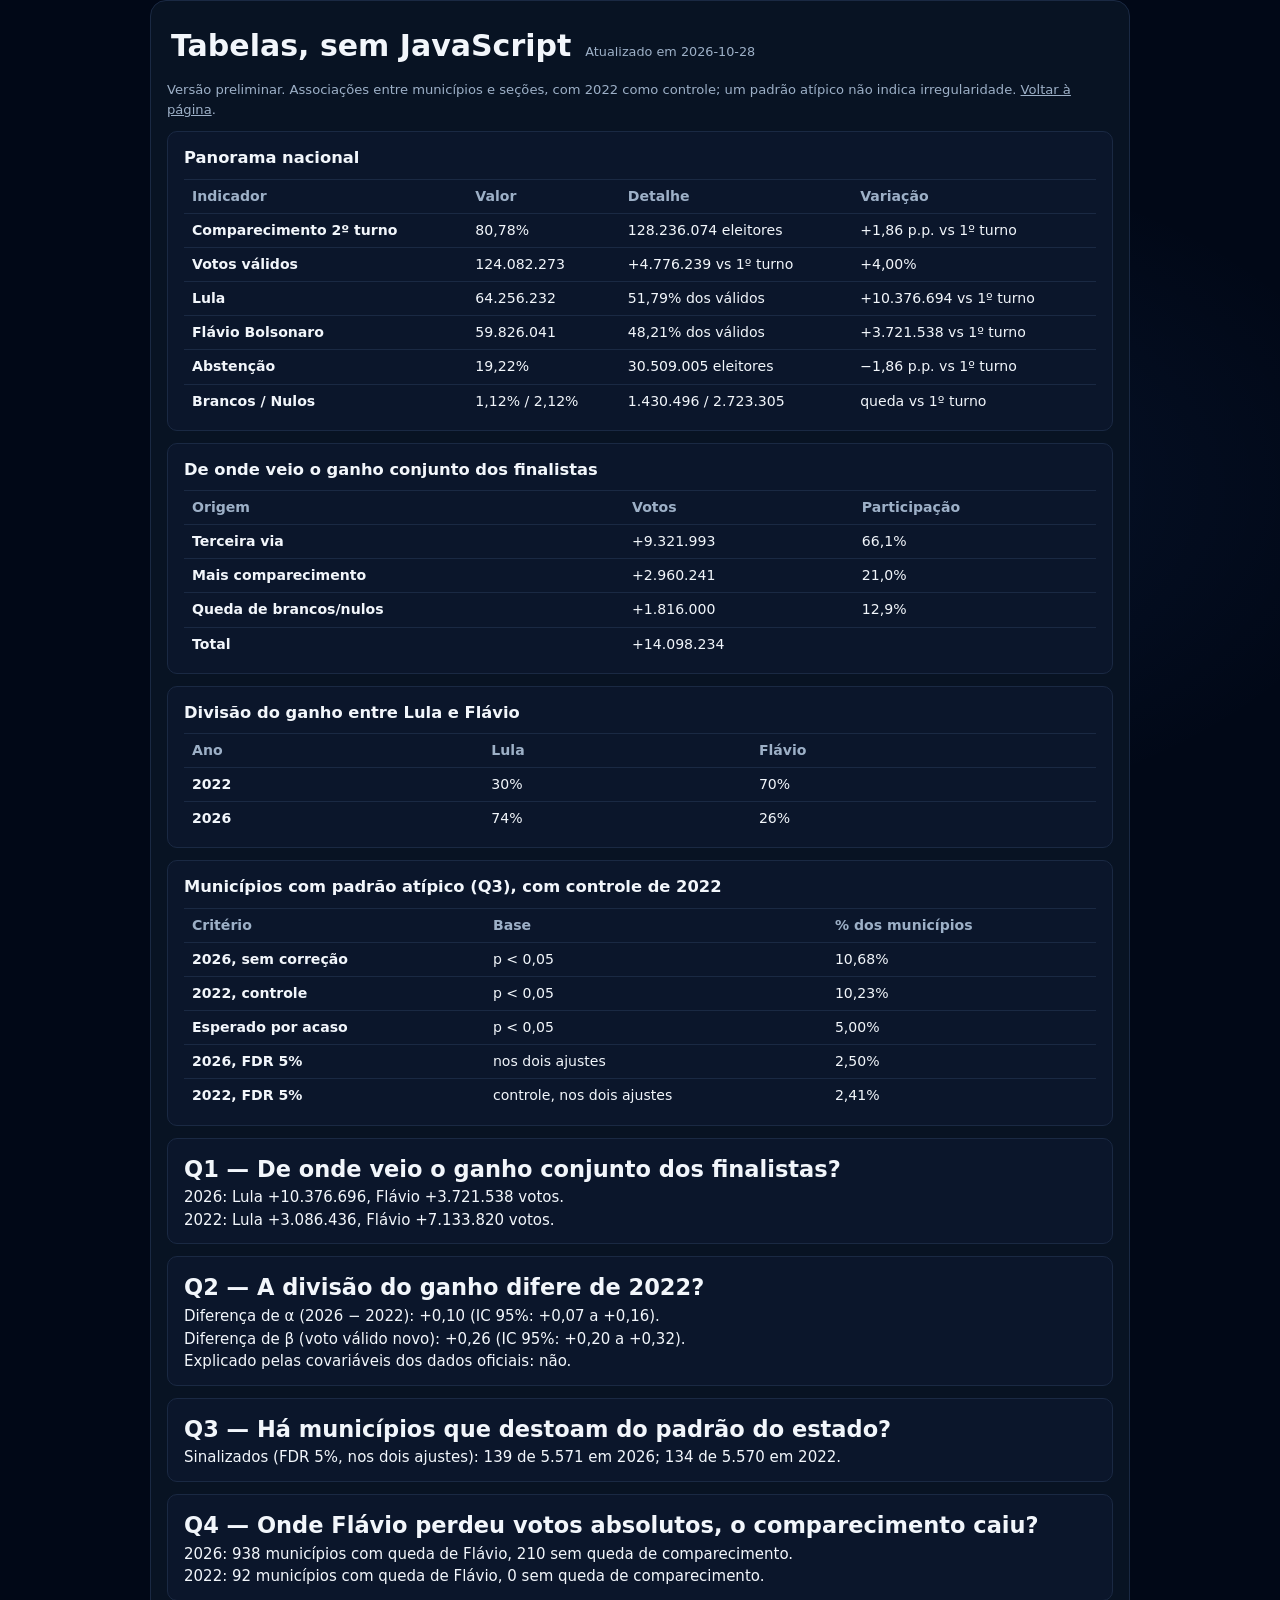
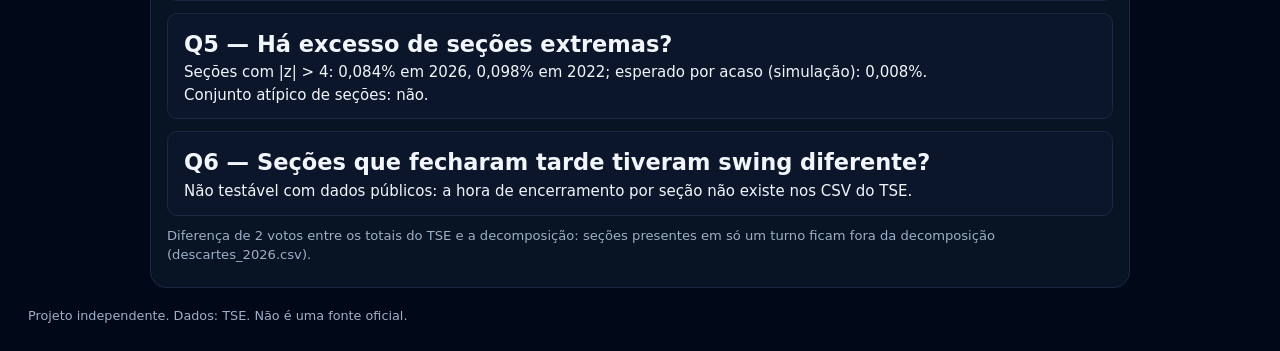
==== site/data/tabelas.html @ d596f48d "Gera site/data/tabelas.html e registra a rodada do site" ====
<!doctype html>
<html lang="pt-BR">
<head>
  <meta charset="utf-8">
  <meta name="viewport" content="width=device-width, initial-scale=1">
  <meta http-equiv="Content-Security-Policy" content="default-src 'none'; img-src 'self'; style-src 'self'; base-uri 'none'; form-action 'none'">
  <title>Auditoria Pública – 2º turno 2026: tabelas</title>
  <link rel="stylesheet" href="../style.css">
</head>
<body>
  <main class="painel sem-js">
    <div class="painel-cab"><h1>Tabelas, sem JavaScript</h1><span class="muted">Atualizado em 2026-10-28</span></div>
    <p class="nota">Versão preliminar. Associações entre municípios e seções, com 2022 como controle; um padrão atípico não indica irregularidade. <a href="../index.html">Voltar à página</a>.</p>
    <section class="cartao"><table class="tabela"><caption>Panorama nacional</caption><thead><tr><th scope="col">Indicador</th><th scope="col">Valor</th><th scope="col">Detalhe</th><th scope="col">Variação</th></tr></thead><tbody><tr><th scope="row">Comparecimento 2º turno</th><td>80,78%</td><td>128.236.074 eleitores</td><td>+1,86 p.p. vs 1º turno</td></tr><tr><th scope="row">Votos válidos</th><td>124.082.273</td><td>+4.776.239 vs 1º turno</td><td>+4,00%</td></tr><tr><th scope="row">Lula</th><td>64.256.232</td><td>51,79% dos válidos</td><td>+10.376.694 vs 1º turno</td></tr><tr><th scope="row">Flávio Bolsonaro</th><td>59.826.041</td><td>48,21% dos válidos</td><td>+3.721.538 vs 1º turno</td></tr><tr><th scope="row">Abstenção</th><td>19,22%</td><td>30.509.005 eleitores</td><td>−1,86 p.p. vs 1º turno</td></tr><tr><th scope="row">Brancos / Nulos</th><td>1,12% / 2,12%</td><td>1.430.496 / 2.723.305</td><td>queda vs 1º turno</td></tr></tbody></table></section>
    <section class="cartao"><table class="tabela"><caption>De onde veio o ganho conjunto dos finalistas</caption><thead><tr><th scope="col">Origem</th><th scope="col">Votos</th><th scope="col">Participação</th></tr></thead><tbody><tr><th scope="row">Terceira via</th><td>+9.321.993</td><td>66,1%</td></tr><tr><th scope="row">Mais comparecimento</th><td>+2.960.241</td><td>21,0%</td></tr><tr><th scope="row">Queda de brancos/nulos</th><td>+1.816.000</td><td>12,9%</td></tr><tr><th scope="row">Total</th><td>+14.098.234</td><td></td></tr></tbody></table></section>
    <section class="cartao"><table class="tabela"><caption>Divisão do ganho entre Lula e Flávio</caption><thead><tr><th scope="col">Ano</th><th scope="col">Lula</th><th scope="col">Flávio</th></tr></thead><tbody><tr><th scope="row">2022</th><td>30%</td><td>70%</td></tr><tr><th scope="row">2026</th><td>74%</td><td>26%</td></tr></tbody></table></section>
    <section class="cartao"><table class="tabela"><caption>Municípios com padrão atípico (Q3), com controle de 2022</caption><thead><tr><th scope="col">Critério</th><th scope="col">Base</th><th scope="col">% dos municípios</th></tr></thead><tbody><tr><th scope="row">2026, sem correção</th><td>p &lt; 0,05</td><td>10,68%</td></tr><tr><th scope="row">2022, controle</th><td>p &lt; 0,05</td><td>10,23%</td></tr><tr><th scope="row">Esperado por acaso</th><td>p &lt; 0,05</td><td>5,00%</td></tr><tr><th scope="row">2026, FDR 5%</th><td>nos dois ajustes</td><td>2,50%</td></tr><tr><th scope="row">2022, FDR 5%</th><td>controle, nos dois ajustes</td><td>2,41%</td></tr></tbody></table></section>
    <section class="cartao"><h2>Q1 — De onde veio o ganho conjunto dos finalistas?</h2><ul><li>2026: Lula +10.376.696, Flávio +3.721.538 votos.</li><li>2022: Lula +3.086.436, Flávio +7.133.820 votos.</li></ul></section>
    <section class="cartao"><h2>Q2 — A divisão do ganho difere de 2022?</h2><ul><li>Diferença de α (2026 − 2022): +0,10 (IC 95%: +0,07 a +0,16).</li><li>Diferença de β (voto válido novo): +0,26 (IC 95%: +0,20 a +0,32).</li><li>Explicado pelas covariáveis dos dados oficiais: não.</li></ul></section>
    <section class="cartao"><h2>Q3 — Há municípios que destoam do padrão do estado?</h2><ul><li>Sinalizados (FDR 5%, nos dois ajustes): 139 de 5.571 em 2026; 134 de 5.570 em 2022.</li></ul></section>
    <section class="cartao"><h2>Q4 — Onde Flávio perdeu votos absolutos, o comparecimento caiu?</h2><ul><li>2026: 938 municípios com queda de Flávio, 210 sem queda de comparecimento.</li><li>2022: 92 municípios com queda de Flávio, 0 sem queda de comparecimento.</li></ul></section>
    <section class="cartao"><h2>Q5 — Há excesso de seções extremas?</h2><ul><li>Seções com |z| &gt; 4: 0,084% em 2026, 0,098% em 2022; esperado por acaso (simulação): 0,008%.</li><li>Conjunto atípico de seções: não.</li></ul></section>
    <section class="cartao"><h2>Q6 — Seções que fecharam tarde tiveram swing diferente?</h2><ul><li>Não testável com dados públicos: a hora de encerramento por seção não existe nos CSV do TSE.</li></ul></section>
    <p class="nota">Diferença de 2 votos entre os totais do TSE e a decomposição: seções presentes em só um turno ficam fora da decomposição (descartes_2026.csv).</p>
  </main>
  <footer class="rodape"><span>Projeto independente. Dados: TSE. Não é uma fonte oficial.</span></footer>
</body>
</html>
---- site/style.css ----
:root {
  --bg:#010817; --bg2:#081323; --card:#0b162b; --line:#1a2943; --fg:#f2f6fb; --muted:#9db0c7;
  --verde:#79cf5f; --verde-esc:#3f9a3a; --azul:#3b8be0; --amarelo:#e8b82e; --roxo:#8f6bd6; --vermelho:#c8472a; --laranja:#d98a2b;
  --btn-fg:#06210a; --glow:rgba(70,140,255,.10);
}
:root[data-theme="light"] {
  --bg:#f3f6fa; --bg2:#e9eef5; --card:#fff; --line:#d3dce8; --fg:#0d1726; --muted:#4a5b72;
  --verde:#16691a; --verde-esc:#16691a; --azul:#1f6fcf; --amarelo:#7d5800; --roxo:#6a45b8; --vermelho:#b03a20; --laranja:#b8650b;
  --btn-fg:#fff; --glow:rgba(30,100,220,.06);
}
* { box-sizing:border-box; }
html { scroll-behavior:smooth; color-scheme:dark; }
html[data-theme="light"] { color-scheme:light; }
body { margin:0; background:radial-gradient(900px 500px at 60% 25%, var(--glow), transparent 70%), var(--bg); color:var(--fg);
  font:15px/1.5 "Inter", system-ui, -apple-system, "Segoe UI", sans-serif; }
a { color:inherit; }
svg { width:1.1em; height:1.1em; fill:none; stroke:currentColor; stroke-width:1.8; stroke-linecap:round; stroke-linejoin:round; flex:none; }
.muted { color:var(--muted); } .peq { font-size:.78rem; margin:2px 0 10px; }
h1, h2, h3, p, ul { margin:0; } ul { padding:0; list-style:none; }

.topo { display:grid; grid-template-columns:auto 1fr auto; align-items:center; gap:24px; padding:14px 28px; }
.marca img { display:block; height:62px; width:auto; }
.topo nav { display:flex; justify-content:center; gap:30px; flex-wrap:wrap; }
.topo nav a { text-decoration:none; font-weight:500; padding:8px 0; border-bottom:2px solid transparent; }
.topo nav a[aria-current] { color:var(--verde); border-bottom-color:var(--verde); }
.topo nav a:hover { color:var(--verde); }
.acoes { display:flex; gap:12px; align-items:center; }
.btn-contorno, .tema { display:inline-flex; align-items:center; gap:10px; border:1px solid var(--line); background:transparent; color:var(--fg);
  border-radius:10px; padding:11px 18px; text-decoration:none; font:inherit; cursor:pointer; }
.btn-contorno:hover, .tema:hover { border-color:var(--verde); }
.tema { padding:11px 12px; }
.btn-cheio { display:inline-flex; align-items:center; gap:12px; background:var(--verde); color:var(--btn-fg); font-weight:600; border-radius:10px; padding:13px 24px; text-decoration:none; }
.btn-cheio:hover { filter:brightness(1.08); }
a:focus-visible, button:focus-visible { outline:2px solid var(--verde); outline-offset:3px; }

main { padding:0 16px 8px; max-width:1700px; margin:0 auto; }
.hero { position:relative; display:grid; grid-template-columns:minmax(0,1.15fr) minmax(0,.9fr) 270px; gap:8px; align-items:center; padding:26px 12px 22px;
  background:linear-gradient(180deg, var(--bg2), transparent); border-radius:18px; }
.hero h1 { font-size:clamp(2.1rem, 4.2vw, 3.4rem); line-height:1.08; font-weight:800; letter-spacing:-.02em; }
.sub { color:var(--muted); font-size:1.12rem; line-height:1.55; margin:18px 0 22px; max-width:33rem; }
.selos { display:flex; flex-wrap:wrap; gap:26px; margin-bottom:26px; }
.selos li { display:flex; gap:12px; align-items:center; }
.selos svg { width:34px; height:34px; color:var(--verde); }
.selos strong { display:block; font-size:.95rem; } .selos span { color:var(--muted); font-size:.82rem; }
.cta { display:flex; gap:16px; flex-wrap:wrap; }
.hero-arte { -webkit-mask-image:radial-gradient(closest-side, #000 62%, transparent); mask-image:radial-gradient(closest-side, #000 62%, transparent); }
.hero-arte img { width:100%; height:auto; display:block; }
.missao { background:rgba(11,22,43,.78); border:1px solid var(--line); border-radius:14px; padding:18px 20px; align-self:start; }
:root[data-theme="light"] .missao { background:var(--card); }
.missao h2 { font-size:1rem; margin-bottom:8px; } .missao p { color:var(--muted); font-size:.9rem; }
.missao hr { border:0; border-top:1px solid var(--line); margin:14px 0 10px; }
.missao h3 { font-size:.92rem; margin-bottom:8px; }
.checks li { position:relative; padding:5px 0 5px 28px; font-size:.86rem; color:var(--muted); }
.checks li::before { content:""; position:absolute; left:2px; top:7px; width:15px; height:15px; border:1.6px solid var(--verde); border-radius:50%; }
.checks li::after { content:""; position:absolute; left:7px; top:11px; width:4px; height:7px; border:solid var(--verde); border-width:0 1.6px 1.6px 0; transform:rotate(45deg) scale(.8); }
.mais { display:inline-flex; align-items:center; gap:8px; color:var(--verde); text-decoration:none; font-size:.86rem; margin-top:10px; }
.mais:hover { text-decoration:underline; }

.painel { background:var(--bg2); border:1px solid var(--line); border-radius:16px; padding:14px 16px 16px; margin-top:10px; }
.painel-cab { display:flex; align-items:baseline; gap:14px; margin:0 4px 12px; flex-wrap:wrap; }
.painel-cab h2 { font-size:1.12rem; font-weight:600; } .painel-cab .muted { font-size:.8rem; }
.kpis { display:grid; grid-template-columns:repeat(6, minmax(0,1fr)); gap:10px; }
.kpi { background:var(--card); border:1px solid var(--line); border-radius:10px; padding:12px 14px 10px; display:grid; gap:2px; }
.kpi-r { font-size:.84rem; display:flex; align-items:center; gap:8px; }
.kpi-r i { width:9px; height:9px; border-radius:50%; display:inline-block; }
.kpi-v { font-size:1.65rem; font-weight:600; line-height:1.2; letter-spacing:-.01em; }
.kpi-2 { font-size:.78rem; color:var(--muted); }
.kpi-d { display:flex; justify-content:space-between; align-items:flex-end; gap:6px; font-size:.74rem; margin-top:4px; }
.kpi-d span { color:var(--verde); } .kpi-d .neutro { color:var(--muted); }
.kpi svg.spark { width:62px; height:26px; flex:none; stroke-width:1.6; }
.aviso-ilustrativo { margin:10px 4px 0; font-size:.78rem; color:var(--amarelo); }

.graficos { display:grid; grid-template-columns:1.55fr 1.42fr 1.35fr 1fr; gap:10px; margin-top:10px; }
.cartao { background:var(--card); border:1px solid var(--line); border-radius:10px; padding:14px 16px 12px; display:flex; flex-direction:column; }
.cartao h3 { font-size:1.02rem; font-weight:600; }
.cartao .mais { margin-top:auto; padding-top:10px; }
.ganho { display:flex; align-items:center; gap:14px; margin:4px 0 0; flex-wrap:wrap; }
.donut { position:relative; width:168px; height:168px; flex:none; }
.donut svg { width:100%; height:100%; stroke-width:24; stroke-linecap:butt; }
.donut-c { position:absolute; inset:0; display:grid; place-content:center; text-align:center; }
.donut-c b { font-size:1.35rem; } .donut-c span { font-size:.69rem; color:var(--muted); line-height:1.25; }
.legenda li { position:relative; padding-left:18px; font-size:.82rem; margin:8px 0; line-height:1.3; }
.legenda li i { position:absolute; left:0; top:4px; width:9px; height:9px; border-radius:50%; }
.legenda small { color:var(--muted); display:block; font-size:.8rem; }
.barras-emp { display:flex; gap:14px; align-items:center; }
.barras { position:relative; flex:1; height:140px; display:flex; justify-content:space-around; align-items:flex-end; padding:0 8px 22px 36px; }
.barras .eixo { position:absolute; left:0; top:0; bottom:22px; width:32px; display:flex; flex-direction:column; justify-content:space-between; font-size:.69rem; color:var(--muted); text-align:right; }
.barras .col { width:38%; height:100%; position:relative; display:flex; flex-direction:column; }
.barras .col span { display:block; width:100%; }
.barras .col em { position:absolute; bottom:-20px; left:0; right:0; text-align:center; font-style:normal; font-size:.72rem; }
.leg-lf li { padding-left:16px; margin:6px 0; } .leg-lf i { position:absolute; left:0; top:5px; width:10px; height:10px; border-radius:2px; }
#div-txt { color:var(--muted); margin-top:8px; }
.hbarras { display:grid; gap:12px; margin:10px 0 6px; }
.hb { display:grid; grid-template-columns:minmax(0,1fr) minmax(0,1.1fr) 40px; align-items:center; gap:8px; font-size:.74rem; }
.hb span.r { text-align:right; color:var(--fg); line-height:1.2; } .hb span.r small { color:var(--muted); display:block; font-size:.69rem; }
.hb .b { height:14px; border-radius:2px; } .hb .p { text-align:right; font-size:.78rem; }
.perguntas { display:grid; grid-template-columns:repeat(3, minmax(0,1fr)); gap:10px; margin-top:10px; }
.perguntas ul { display:grid; gap:6px; margin-top:6px; font-size:.86rem; }
.perguntas h3 small { color:var(--muted); font-weight:600; margin-right:6px; }
.nota { margin-top:10px; font-size:.82rem; color:var(--muted); }
.sem-js { max-width:980px; margin:0 auto; padding:22px 16px; } .sem-js .cartao { margin-top:12px; }
.tabela { width:100%; border-collapse:collapse; font-size:.88rem; }
.tabela caption { text-align:left; font-weight:600; font-size:1.02rem; padding-bottom:8px; }
.tabela th, .tabela td { text-align:left; padding:6px 8px; border-top:1px solid var(--line); }
.tabela thead th { color:var(--muted); font-weight:600; }
.hip { display:grid; gap:12px; margin:6px 0; }
.hip li { display:flex; gap:12px; align-items:center; font-size:.86rem; } .hip svg { width:20px; height:20px; color:var(--muted); }
.cor-verde { background:var(--verde); } .cor-azul { background:var(--azul); } .cor-amarelo { background:var(--amarelo); }
.cor-vermelho { background:var(--vermelho); } .cor-laranja { background:var(--laranja); }

.faixa { display:grid; grid-template-columns:repeat(4, minmax(0,1fr)); gap:0; background:var(--bg2); border:1px solid var(--line); border-radius:14px; margin-top:10px; padding:14px 8px; }
.faixa-item { display:flex; gap:14px; padding:4px 18px; border-left:1px solid var(--line); }
.faixa-item:first-child { border-left:0; }
.faixa .ic { width:46px; height:46px; border:1px solid var(--line); border-radius:12px; display:grid; place-items:center; background:var(--card); flex:none; }
.faixa .ic svg { width:24px; height:24px; color:var(--muted); }
.faixa strong { font-size:.92rem; } .faixa p { color:var(--muted); font-size:.78rem; margin-top:4px; }
.pill { display:inline-flex; gap:8px; align-items:center; border:1px solid var(--line); border-radius:8px; padding:4px 12px; font-size:.78rem; text-decoration:none; margin-top:8px; background:var(--card); }
.selo-prelim { background:var(--amarelo); color:#2a1d00; font-size:.69rem; font-weight:700; border-radius:6px; padding:2px 8px; margin-left:6px; vertical-align:middle; }
.rodape { display:flex; justify-content:space-between; gap:16px; flex-wrap:wrap; padding:18px 28px 26px; color:var(--muted); font-size:.8rem; max-width:1560px; margin:0 auto; }

@media (max-width:1250px) {
  .kpis { grid-template-columns:repeat(3, minmax(0,1fr)); }
  .graficos, .perguntas { grid-template-columns:repeat(2, minmax(0,1fr)); }
  .hero { grid-template-columns:1fr 1fr; } .missao { grid-column:1 / -1; }
}
@media (max-width:860px) {
  .topo { grid-template-columns:1fr auto; padding:12px 16px; } .topo nav { grid-column:1 / -1; order:3; justify-content:flex-start; gap:18px; }
  .hero { grid-template-columns:1fr; } .hero-arte { max-width:420px; margin:0 auto; }
  .faixa { grid-template-columns:1fr 1fr; row-gap:14px; } .faixa-item:nth-child(3) { border-left:0; }
  .rodape { padding:16px; }
}
@media (max-width:620px) {
  .kpis, .graficos, .perguntas, .faixa { grid-template-columns:1fr; } .faixa-item { border-left:0; }
  .acoes .btn-contorno { padding:10px 12px; white-space:nowrap; font-size:.85rem; }
}
@media (prefers-reduced-motion:reduce) { html { scroll-behavior:auto; } }

.ilustrativo .kpi, .ilustrativo .cartao { position:relative; }
.ilustrativo .kpi::after, .ilustrativo .cartao::after { content:"ILUSTRATIVO"; position:absolute; top:6px; right:8px; font-size:.69rem; letter-spacing:.08em;
  font-weight:700; color:var(--amarelo); border:1px solid var(--amarelo); border-radius:4px; padding:0 5px; opacity:.9; }
.cor-muted { background:var(--muted); }
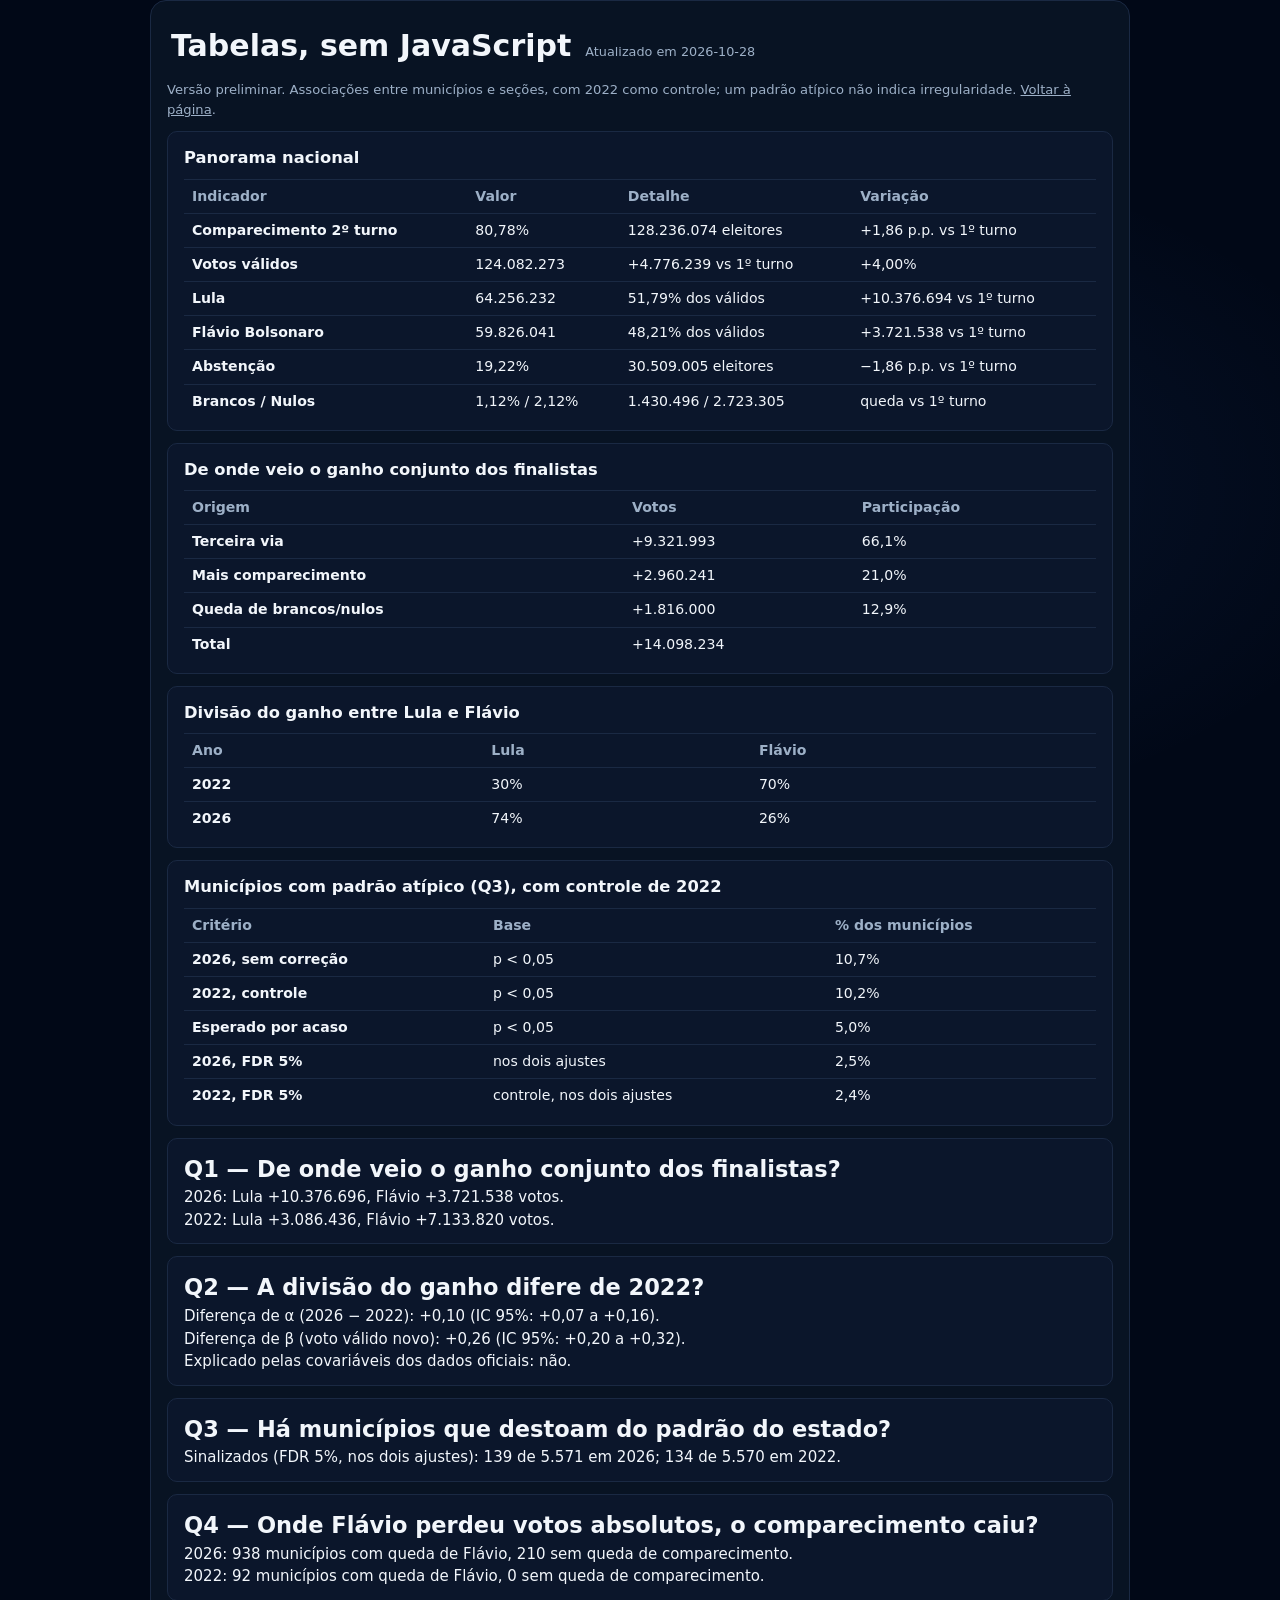
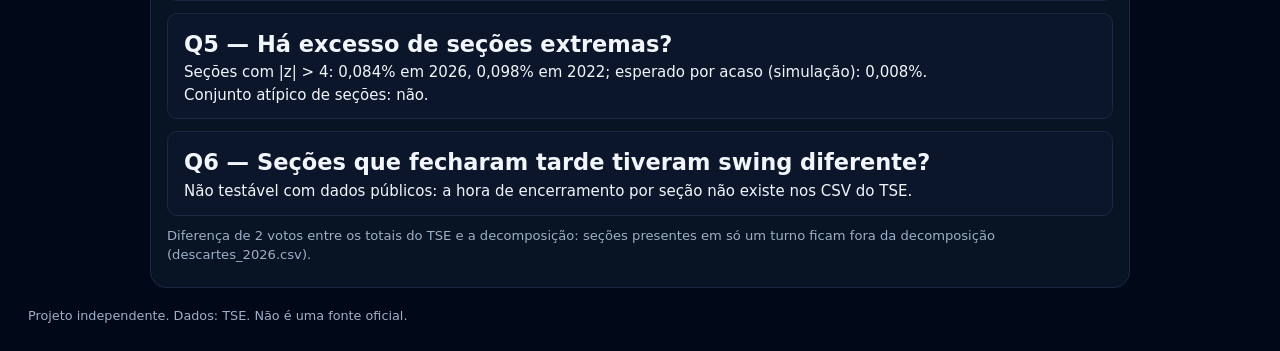
==== commit 800d86b9: "Regenera tabelas.html e o registro da rodada" ====
--- a/site/data/tabelas.html
+++ b/site/data/tabelas.html
@@ -14,7 +14,7 @@
     <section class="cartao"><table class="tabela"><caption>Panorama nacional</caption><thead><tr><th scope="col">Indicador</th><th scope="col">Valor</th><th scope="col">Detalhe</th><th scope="col">Variação</th></tr></thead><tbody><tr><th scope="row">Comparecimento 2º turno</th><td>80,78%</td><td>128.236.074 eleitores</td><td>+1,86 p.p. vs 1º turno</td></tr><tr><th scope="row">Votos válidos</th><td>124.082.273</td><td>+4.776.239 vs 1º turno</td><td>+4,00%</td></tr><tr><th scope="row">Lula</th><td>64.256.232</td><td>51,79% dos válidos</td><td>+10.376.694 vs 1º turno</td></tr><tr><th scope="row">Flávio Bolsonaro</th><td>59.826.041</td><td>48,21% dos válidos</td><td>+3.721.538 vs 1º turno</td></tr><tr><th scope="row">Abstenção</th><td>19,22%</td><td>30.509.005 eleitores</td><td>−1,86 p.p. vs 1º turno</td></tr><tr><th scope="row">Brancos / Nulos</th><td>1,12% / 2,12%</td><td>1.430.496 / 2.723.305</td><td>queda vs 1º turno</td></tr></tbody></table></section>
     <section class="cartao"><table class="tabela"><caption>De onde veio o ganho conjunto dos finalistas</caption><thead><tr><th scope="col">Origem</th><th scope="col">Votos</th><th scope="col">Participação</th></tr></thead><tbody><tr><th scope="row">Terceira via</th><td>+9.321.993</td><td>66,1%</td></tr><tr><th scope="row">Mais comparecimento</th><td>+2.960.241</td><td>21,0%</td></tr><tr><th scope="row">Queda de brancos/nulos</th><td>+1.816.000</td><td>12,9%</td></tr><tr><th scope="row">Total</th><td>+14.098.234</td><td></td></tr></tbody></table></section>
     <section class="cartao"><table class="tabela"><caption>Divisão do ganho entre Lula e Flávio</caption><thead><tr><th scope="col">Ano</th><th scope="col">Lula</th><th scope="col">Flávio</th></tr></thead><tbody><tr><th scope="row">2022</th><td>30%</td><td>70%</td></tr><tr><th scope="row">2026</th><td>74%</td><td>26%</td></tr></tbody></table></section>
-    <section class="cartao"><table class="tabela"><caption>Municípios com padrão atípico (Q3), com controle de 2022</caption><thead><tr><th scope="col">Critério</th><th scope="col">Base</th><th scope="col">% dos municípios</th></tr></thead><tbody><tr><th scope="row">2026, sem correção</th><td>p &lt; 0,05</td><td>10,68%</td></tr><tr><th scope="row">2022, controle</th><td>p &lt; 0,05</td><td>10,23%</td></tr><tr><th scope="row">Esperado por acaso</th><td>p &lt; 0,05</td><td>5,00%</td></tr><tr><th scope="row">2026, FDR 5%</th><td>nos dois ajustes</td><td>2,50%</td></tr><tr><th scope="row">2022, FDR 5%</th><td>controle, nos dois ajustes</td><td>2,41%</td></tr></tbody></table></section>
+    <section class="cartao"><table class="tabela"><caption>Municípios com padrão atípico (Q3), com controle de 2022</caption><thead><tr><th scope="col">Critério</th><th scope="col">Base</th><th scope="col">% dos municípios</th></tr></thead><tbody><tr><th scope="row">2026, sem correção</th><td>p &lt; 0,05</td><td>10,7%</td></tr><tr><th scope="row">2022, controle</th><td>p &lt; 0,05</td><td>10,2%</td></tr><tr><th scope="row">Esperado por acaso</th><td>p &lt; 0,05</td><td>5,0%</td></tr><tr><th scope="row">2026, FDR 5%</th><td>nos dois ajustes</td><td>2,5%</td></tr><tr><th scope="row">2022, FDR 5%</th><td>controle, nos dois ajustes</td><td>2,4%</td></tr></tbody></table></section>
     <section class="cartao"><h2>Q1 — De onde veio o ganho conjunto dos finalistas?</h2><ul><li>2026: Lula +10.376.696, Flávio +3.721.538 votos.</li><li>2022: Lula +3.086.436, Flávio +7.133.820 votos.</li></ul></section>
     <section class="cartao"><h2>Q2 — A divisão do ganho difere de 2022?</h2><ul><li>Diferença de α (2026 − 2022): +0,10 (IC 95%: +0,07 a +0,16).</li><li>Diferença de β (voto válido novo): +0,26 (IC 95%: +0,20 a +0,32).</li><li>Explicado pelas covariáveis dos dados oficiais: não.</li></ul></section>
     <section class="cartao"><h2>Q3 — Há municípios que destoam do padrão do estado?</h2><ul><li>Sinalizados (FDR 5%, nos dois ajustes): 139 de 5.571 em 2026; 134 de 5.570 em 2022.</li></ul></section>
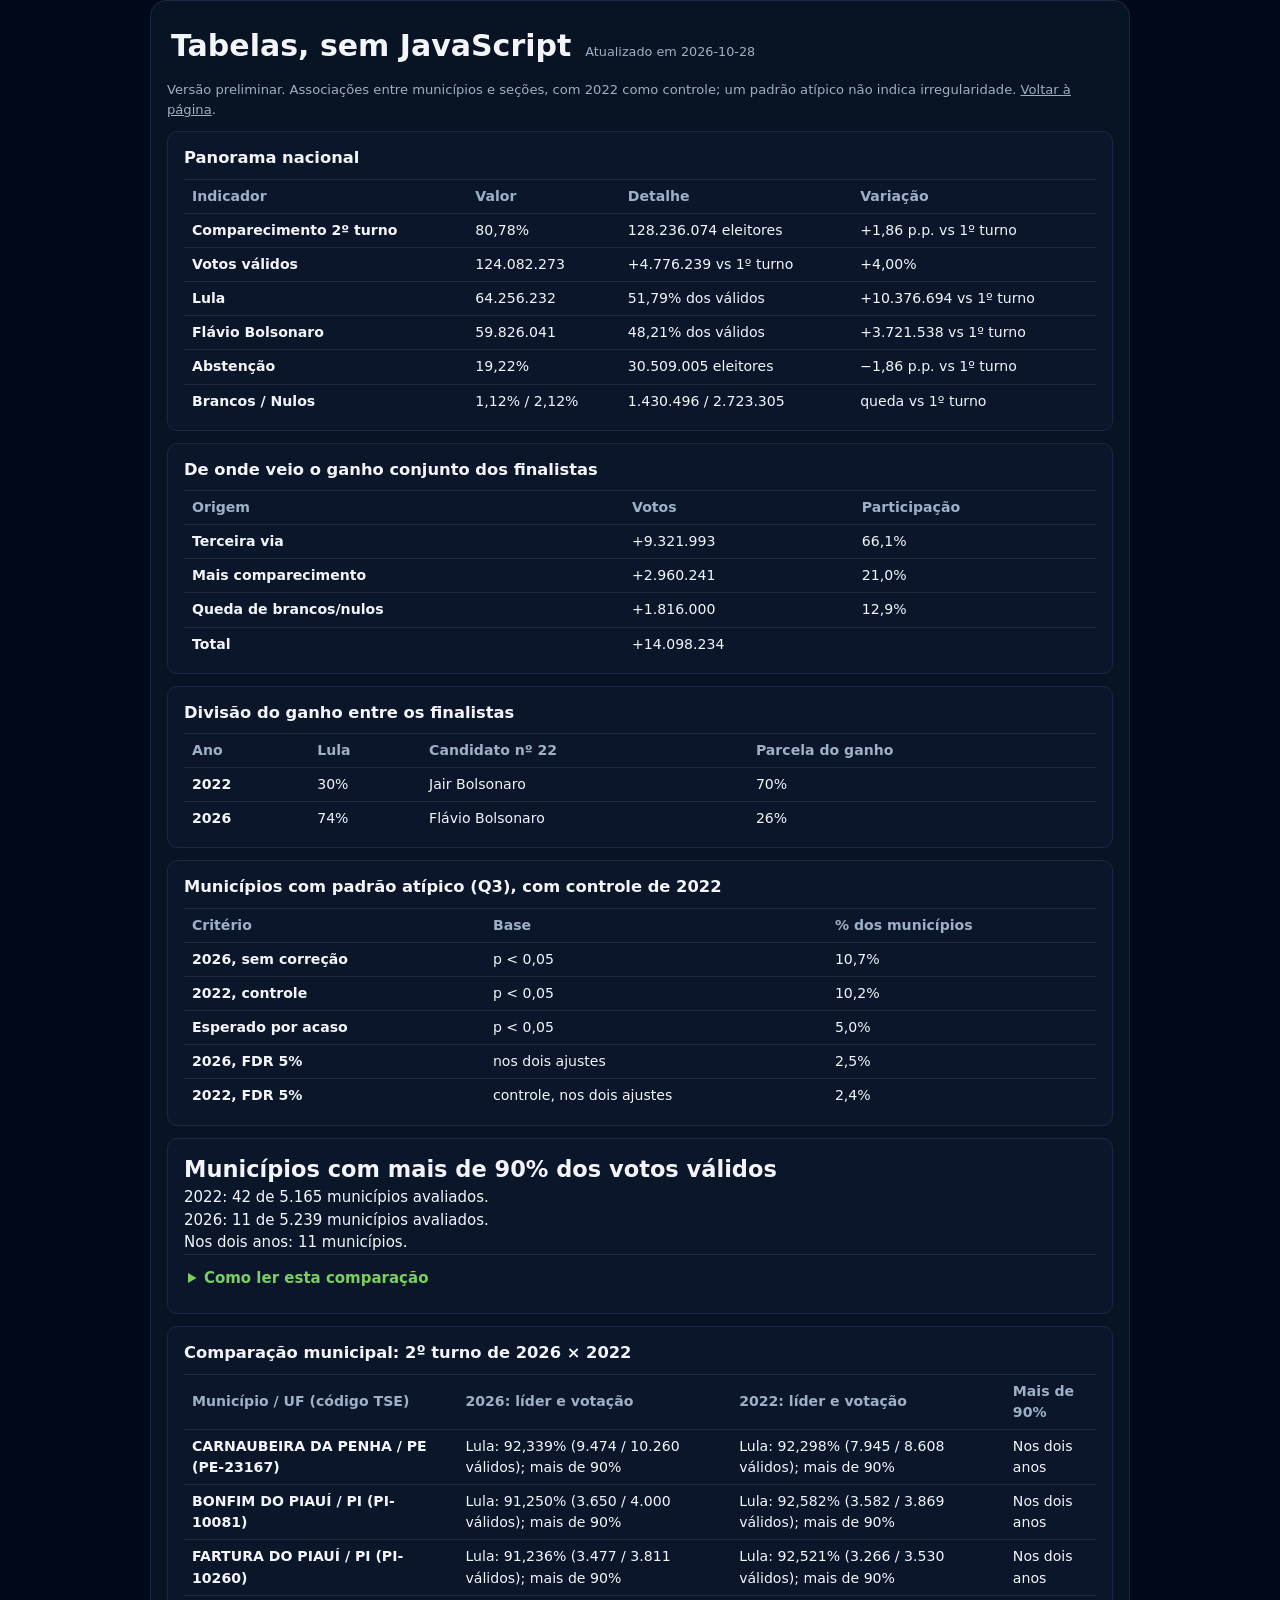
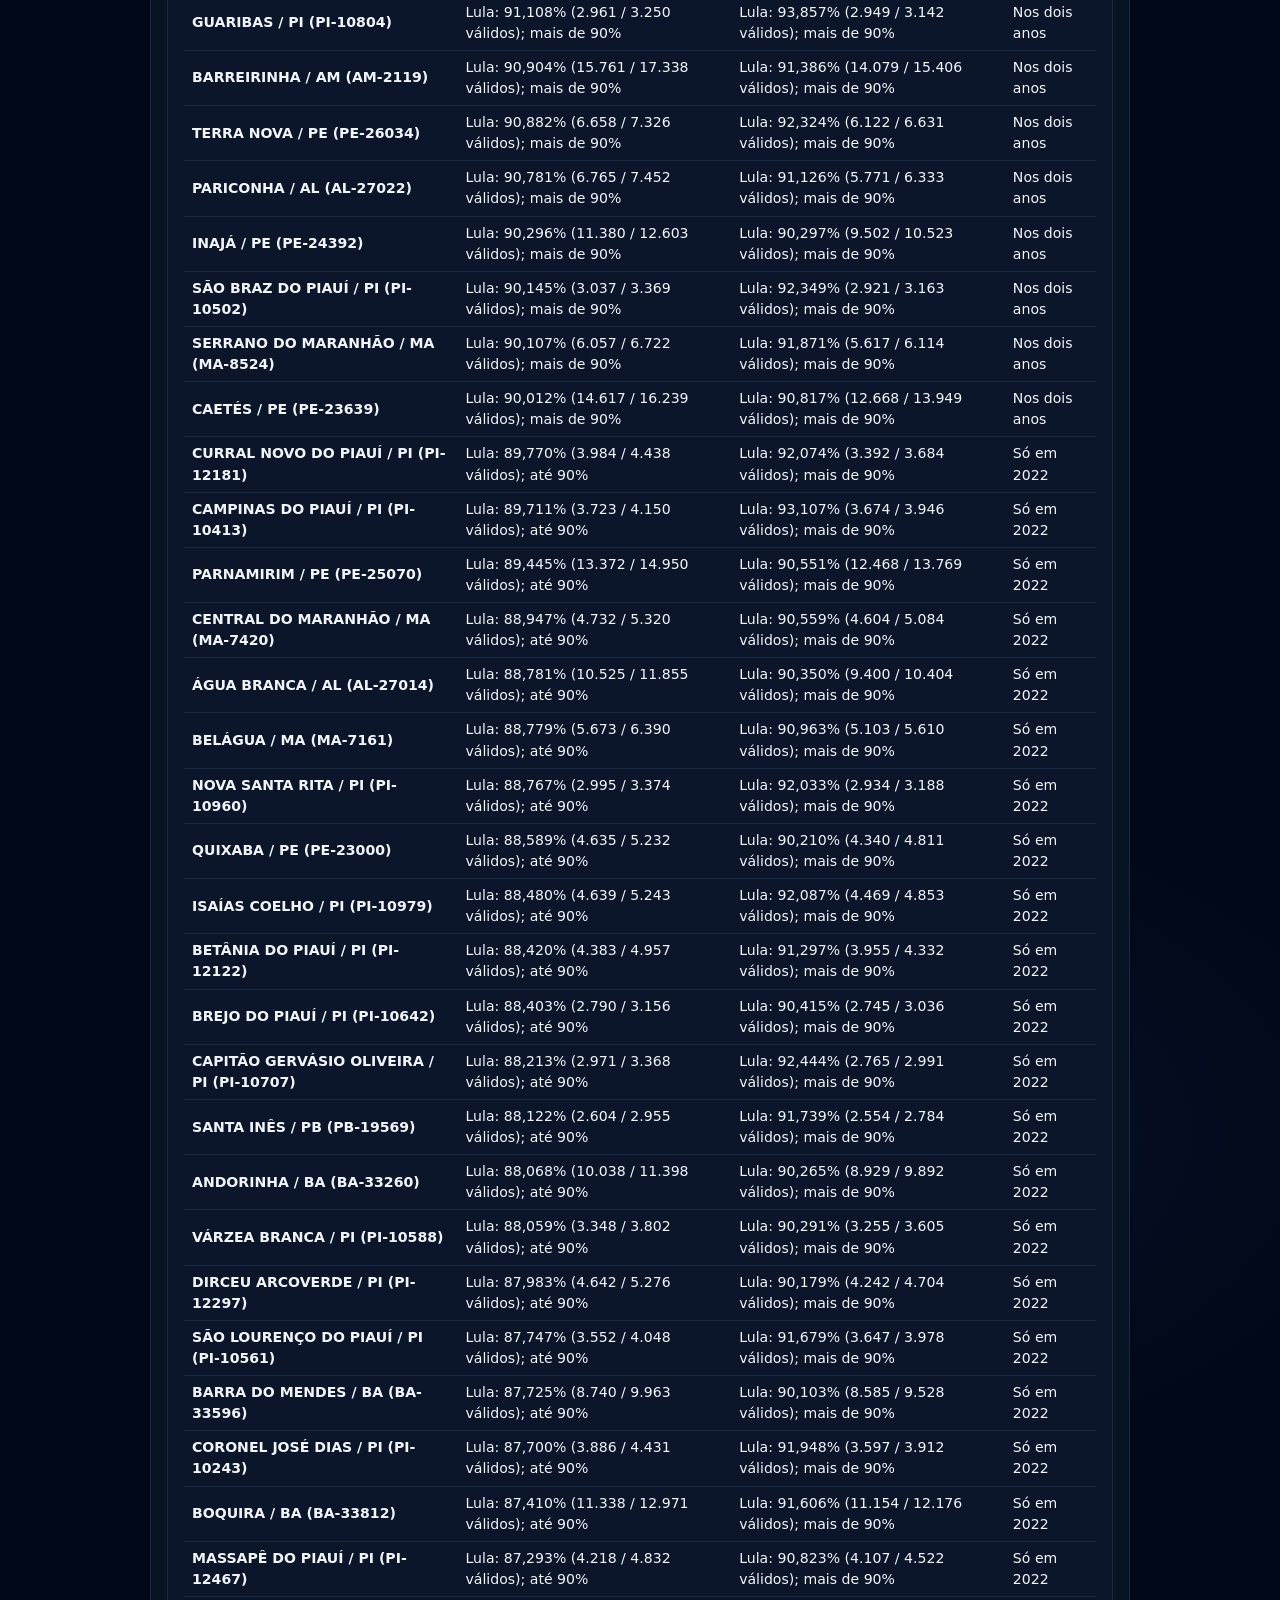
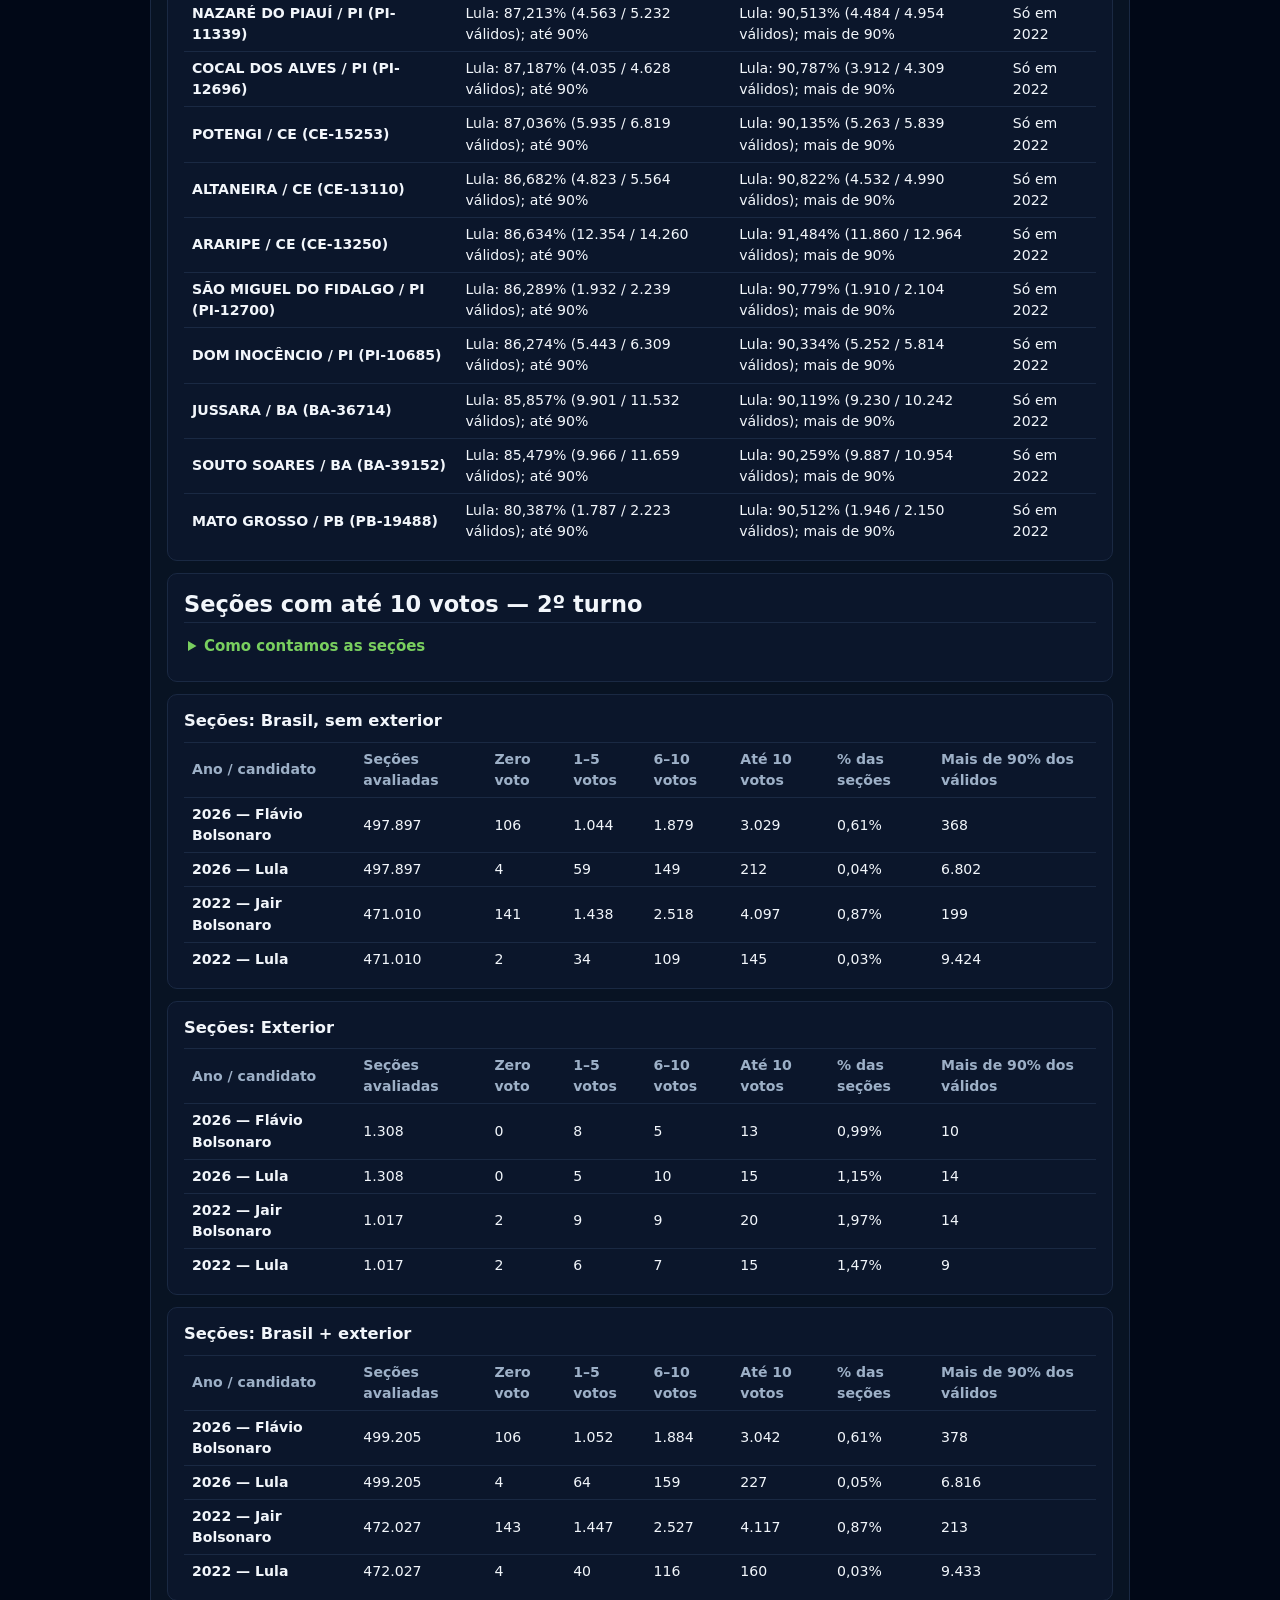
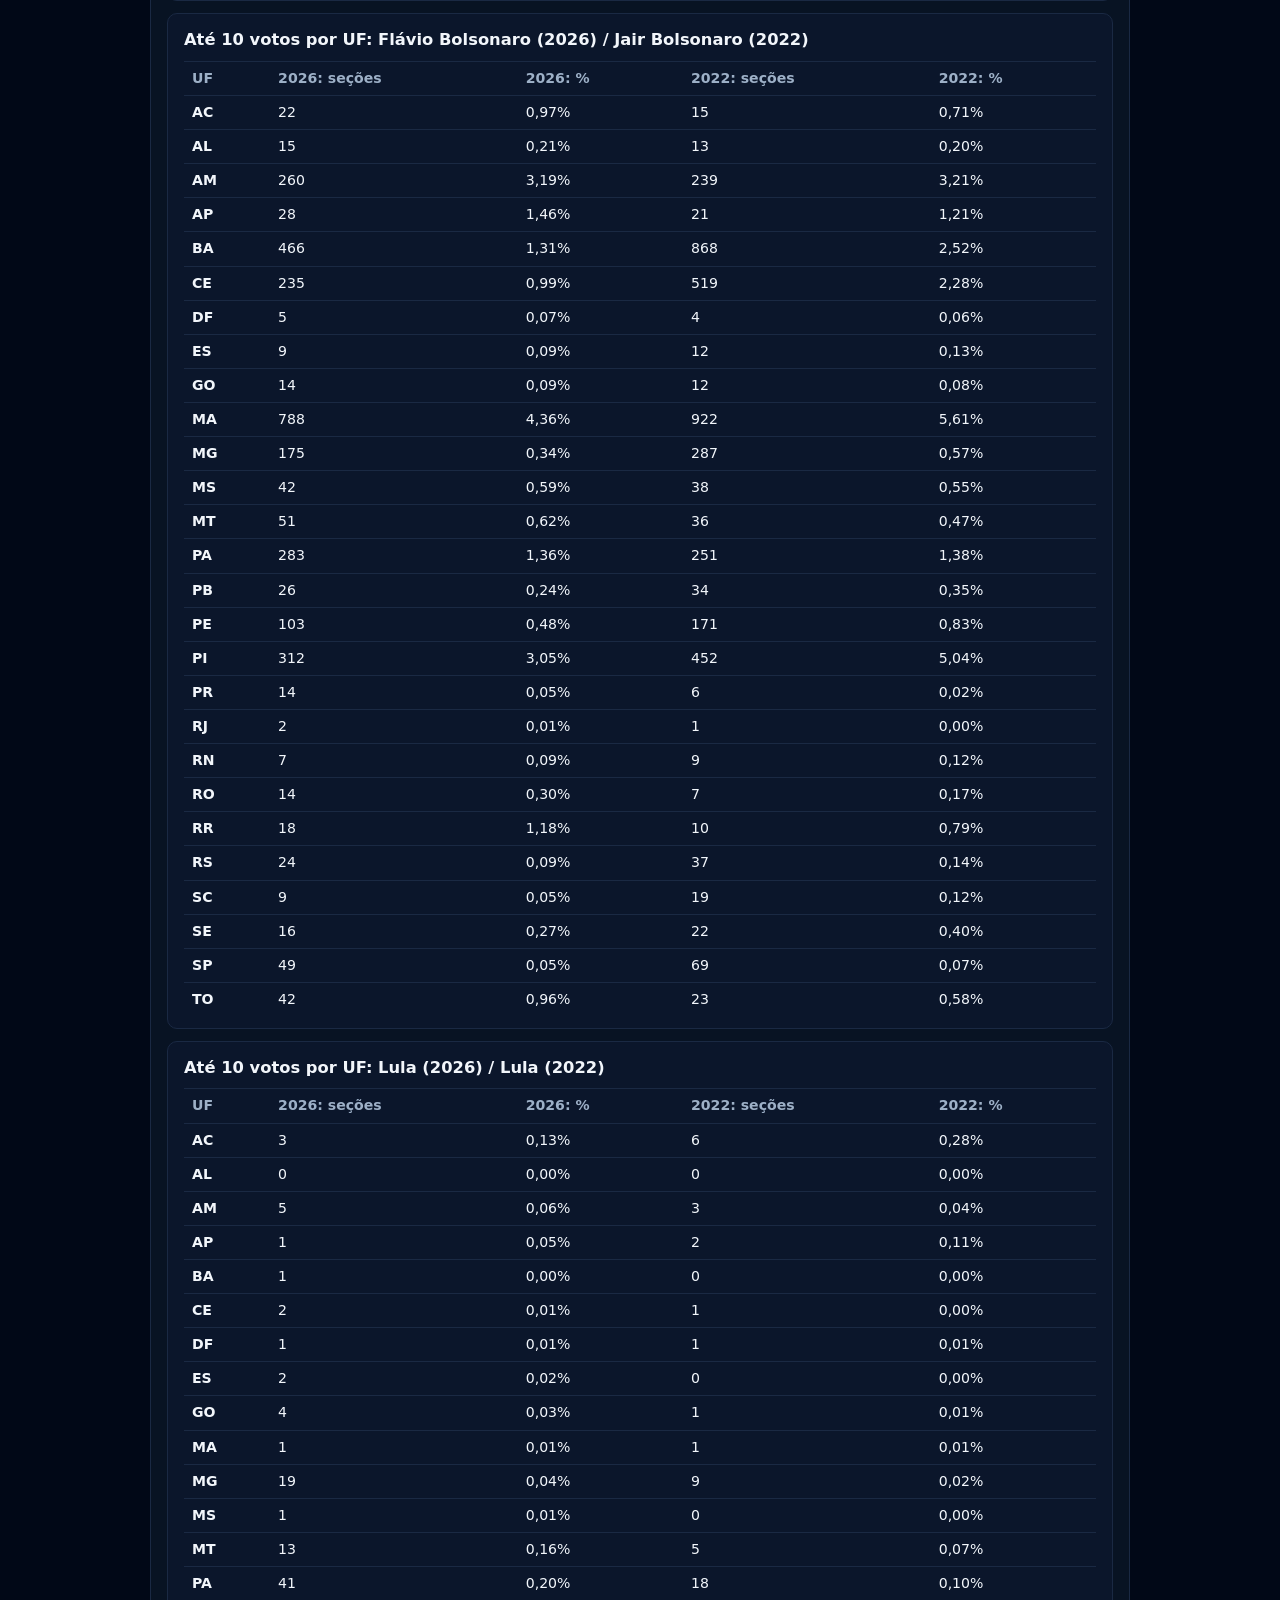
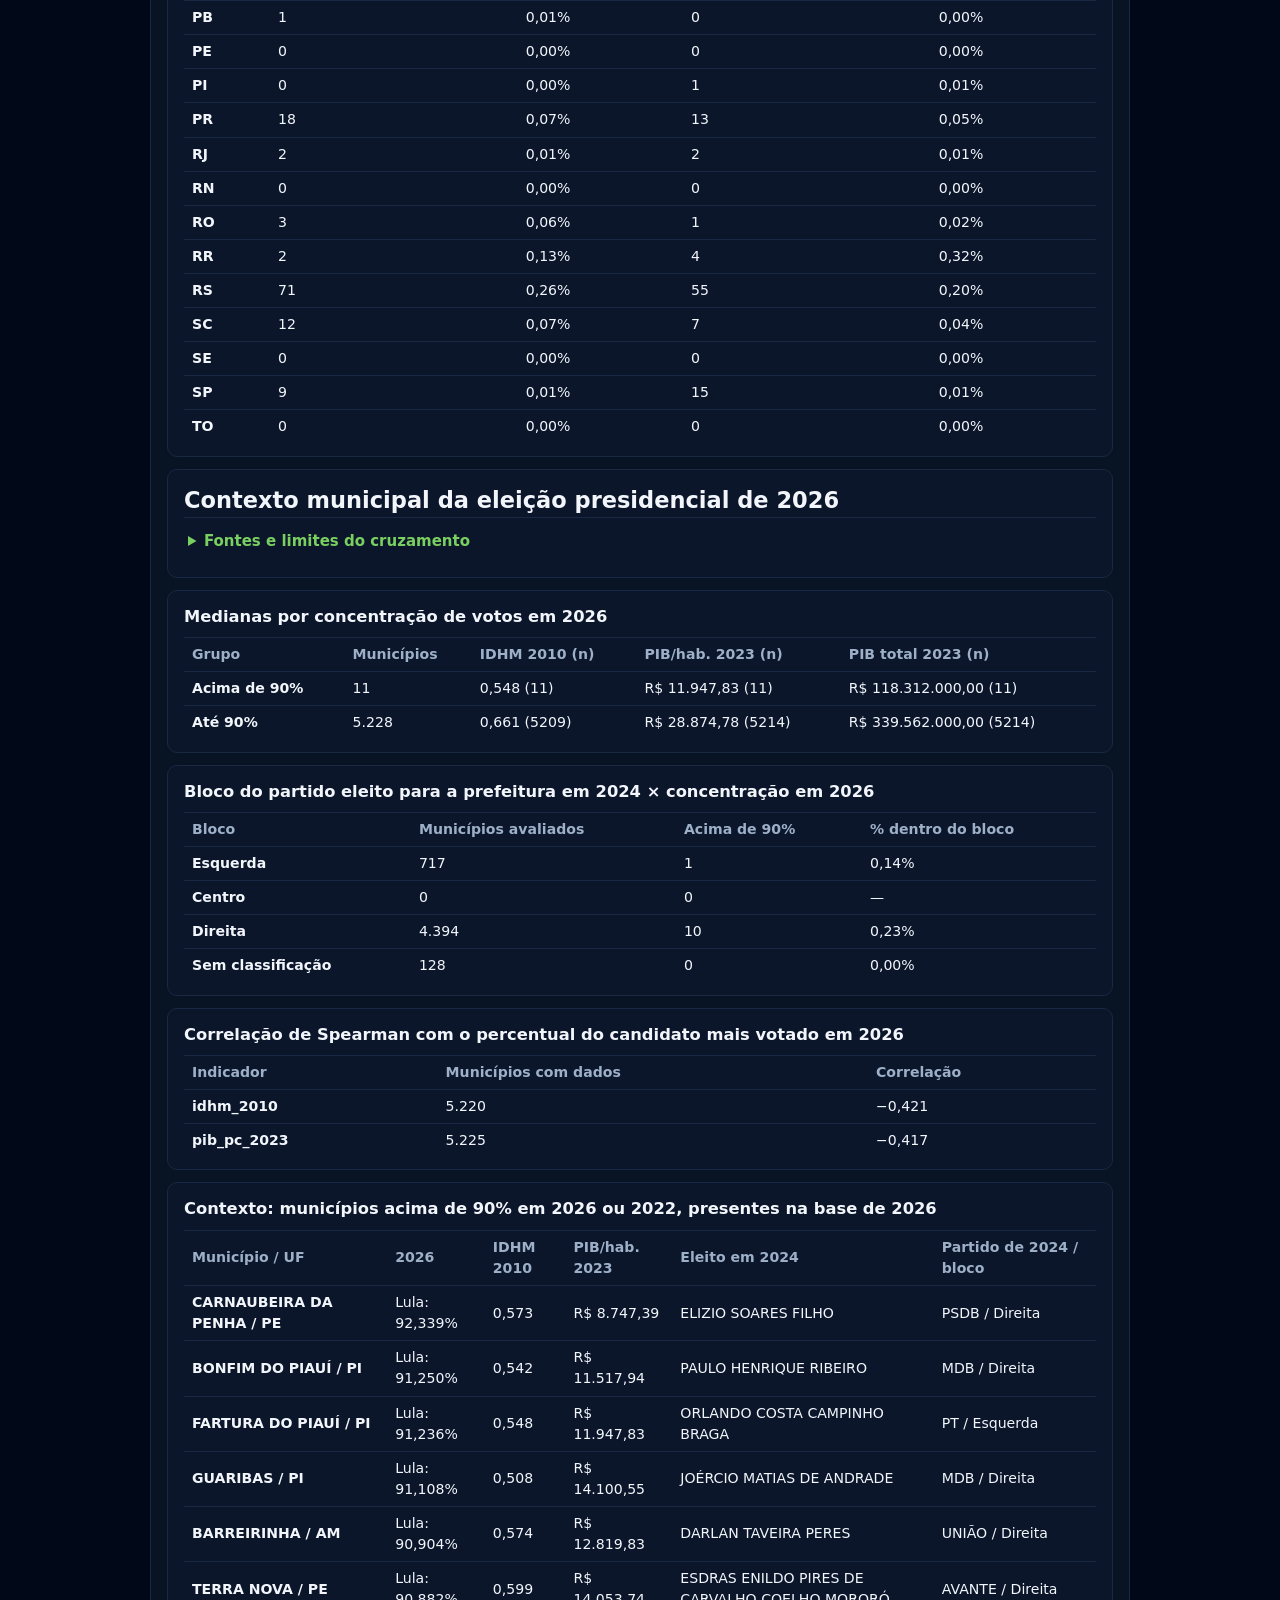
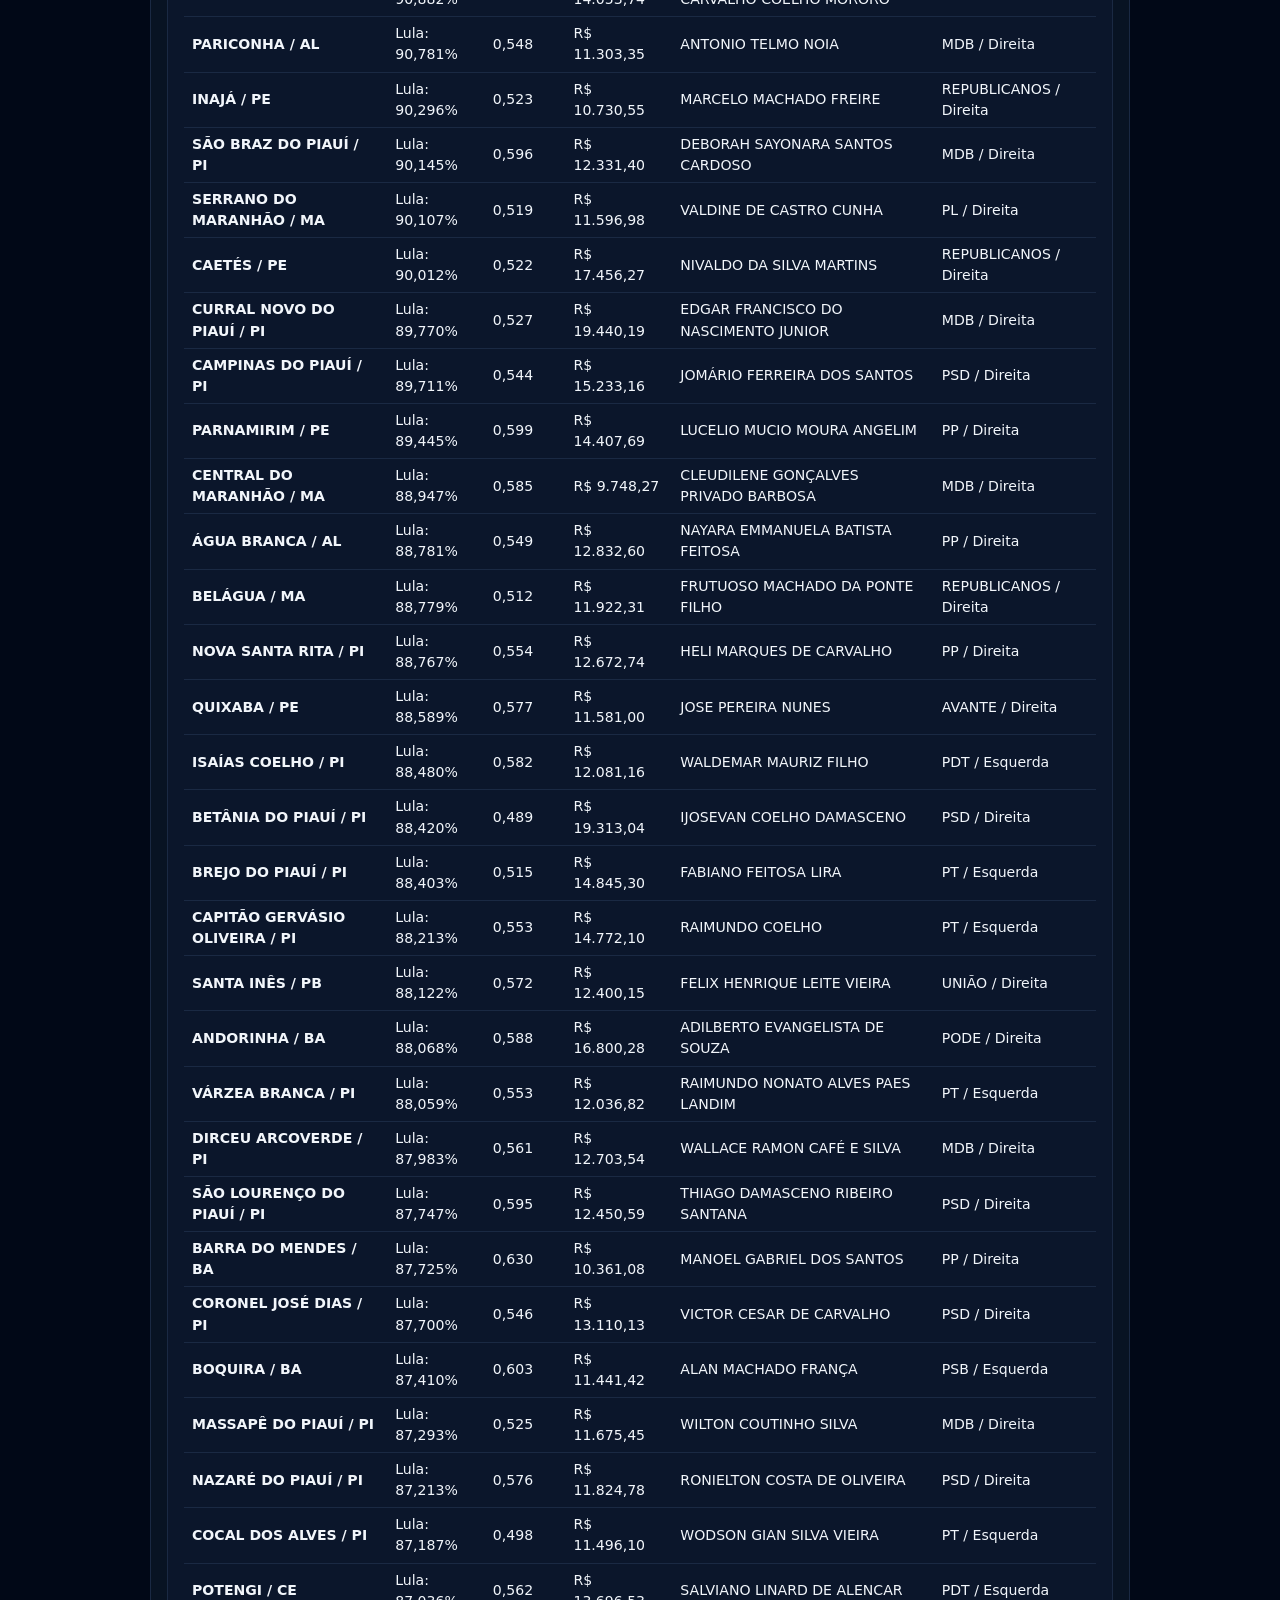
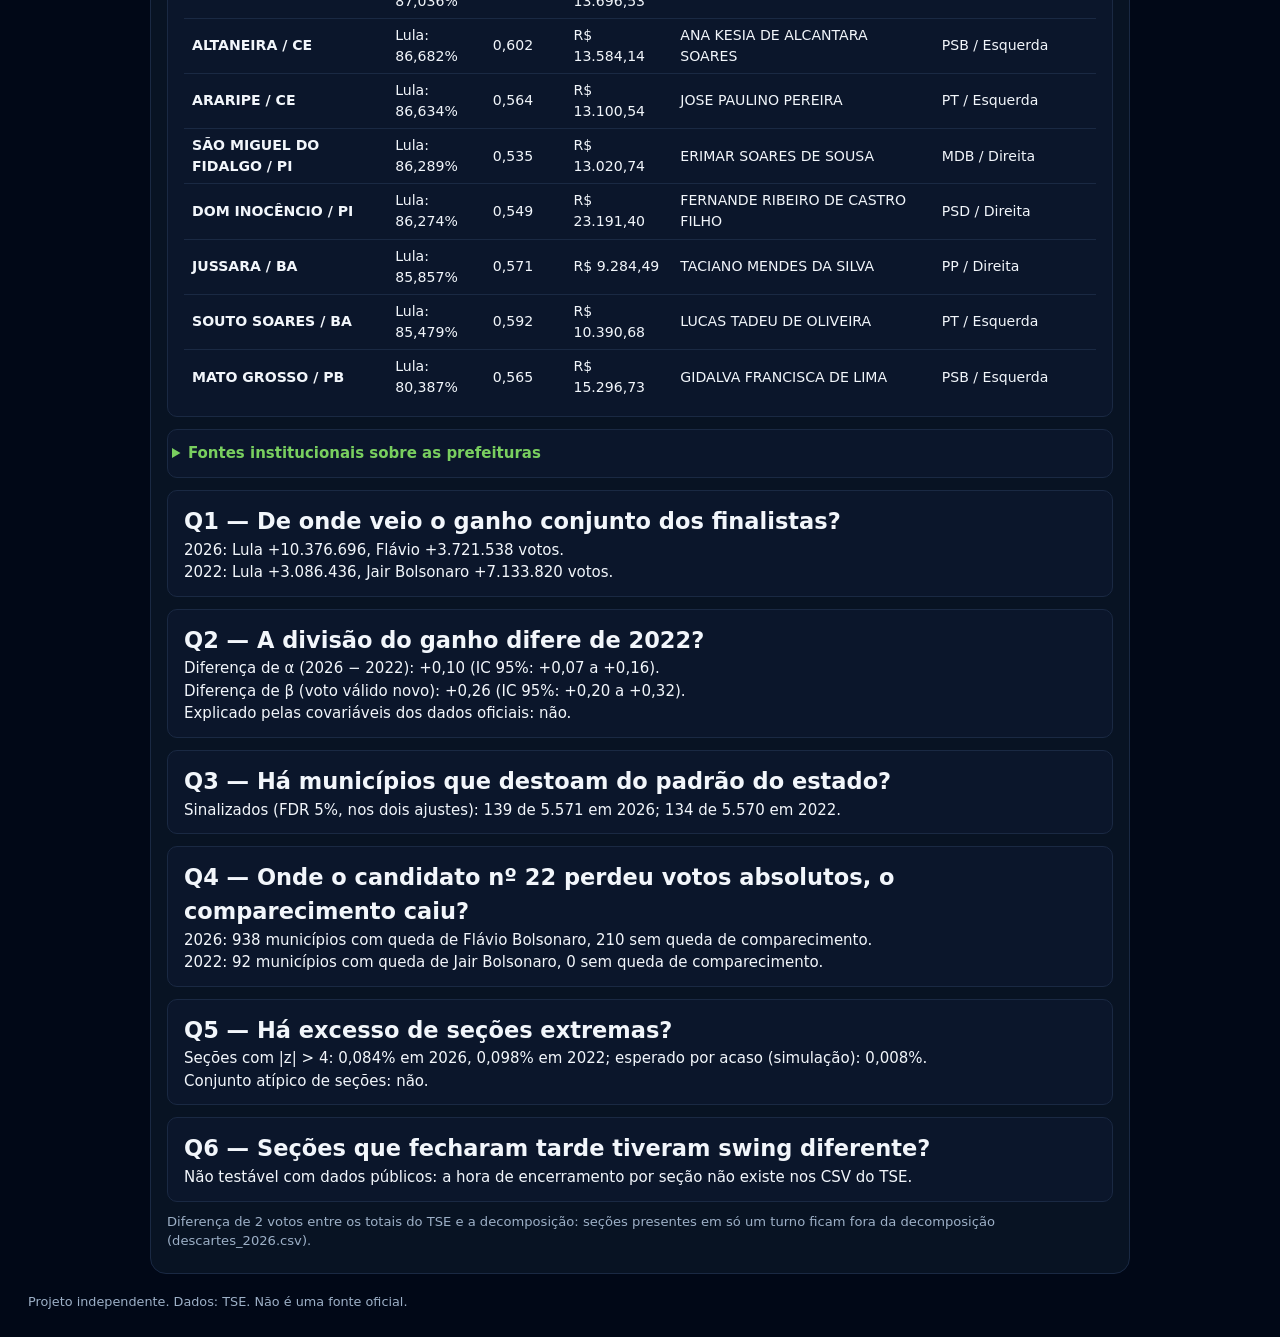
==== commit ddf6b8ad: "Adiciona concentração municipal, distribuição por seção e contexto ao painel" ====
--- a/site/data/tabelas.html
+++ b/site/data/tabelas.html
@@ -5,6 +5,7 @@
   <meta name="viewport" content="width=device-width, initial-scale=1">
   <meta http-equiv="Content-Security-Policy" content="default-src 'none'; img-src 'self'; style-src 'self'; base-uri 'none'; form-action 'none'">
   <title>Auditoria Pública – 2º turno 2026: tabelas</title>
+  <link rel="icon" type="image/png" href="../assets/icon.png">
   <link rel="stylesheet" href="../style.css">
 </head>
 <body>
@@ -13,12 +14,26 @@
     <p class="nota">Versão preliminar. Associações entre municípios e seções, com 2022 como controle; um padrão atípico não indica irregularidade. <a href="../index.html">Voltar à página</a>.</p>
     <section class="cartao"><table class="tabela"><caption>Panorama nacional</caption><thead><tr><th scope="col">Indicador</th><th scope="col">Valor</th><th scope="col">Detalhe</th><th scope="col">Variação</th></tr></thead><tbody><tr><th scope="row">Comparecimento 2º turno</th><td>80,78%</td><td>128.236.074 eleitores</td><td>+1,86 p.p. vs 1º turno</td></tr><tr><th scope="row">Votos válidos</th><td>124.082.273</td><td>+4.776.239 vs 1º turno</td><td>+4,00%</td></tr><tr><th scope="row">Lula</th><td>64.256.232</td><td>51,79% dos válidos</td><td>+10.376.694 vs 1º turno</td></tr><tr><th scope="row">Flávio Bolsonaro</th><td>59.826.041</td><td>48,21% dos válidos</td><td>+3.721.538 vs 1º turno</td></tr><tr><th scope="row">Abstenção</th><td>19,22%</td><td>30.509.005 eleitores</td><td>−1,86 p.p. vs 1º turno</td></tr><tr><th scope="row">Brancos / Nulos</th><td>1,12% / 2,12%</td><td>1.430.496 / 2.723.305</td><td>queda vs 1º turno</td></tr></tbody></table></section>
     <section class="cartao"><table class="tabela"><caption>De onde veio o ganho conjunto dos finalistas</caption><thead><tr><th scope="col">Origem</th><th scope="col">Votos</th><th scope="col">Participação</th></tr></thead><tbody><tr><th scope="row">Terceira via</th><td>+9.321.993</td><td>66,1%</td></tr><tr><th scope="row">Mais comparecimento</th><td>+2.960.241</td><td>21,0%</td></tr><tr><th scope="row">Queda de brancos/nulos</th><td>+1.816.000</td><td>12,9%</td></tr><tr><th scope="row">Total</th><td>+14.098.234</td><td></td></tr></tbody></table></section>
-    <section class="cartao"><table class="tabela"><caption>Divisão do ganho entre Lula e Flávio</caption><thead><tr><th scope="col">Ano</th><th scope="col">Lula</th><th scope="col">Flávio</th></tr></thead><tbody><tr><th scope="row">2022</th><td>30%</td><td>70%</td></tr><tr><th scope="row">2026</th><td>74%</td><td>26%</td></tr></tbody></table></section>
+    <section class="cartao"><table class="tabela"><caption>Divisão do ganho entre os finalistas</caption><thead><tr><th scope="col">Ano</th><th scope="col">Lula</th><th scope="col">Candidato nº 22</th><th scope="col">Parcela do ganho</th></tr></thead><tbody><tr><th scope="row">2022</th><td>30%</td><td>Jair Bolsonaro</td><td>70%</td></tr><tr><th scope="row">2026</th><td>74%</td><td>Flávio Bolsonaro</td><td>26%</td></tr></tbody></table></section>
     <section class="cartao"><table class="tabela"><caption>Municípios com padrão atípico (Q3), com controle de 2022</caption><thead><tr><th scope="col">Critério</th><th scope="col">Base</th><th scope="col">% dos municípios</th></tr></thead><tbody><tr><th scope="row">2026, sem correção</th><td>p &lt; 0,05</td><td>10,7%</td></tr><tr><th scope="row">2022, controle</th><td>p &lt; 0,05</td><td>10,2%</td></tr><tr><th scope="row">Esperado por acaso</th><td>p &lt; 0,05</td><td>5,0%</td></tr><tr><th scope="row">2026, FDR 5%</th><td>nos dois ajustes</td><td>2,5%</td></tr><tr><th scope="row">2022, FDR 5%</th><td>controle, nos dois ajustes</td><td>2,4%</td></tr></tbody></table></section>
-    <section class="cartao"><h2>Q1 — De onde veio o ganho conjunto dos finalistas?</h2><ul><li>2026: Lula +10.376.696, Flávio +3.721.538 votos.</li><li>2022: Lula +3.086.436, Flávio +7.133.820 votos.</li></ul></section>
+    <section class="cartao"><h2>Municípios com mais de 90% dos votos válidos</h2><p>2022: 42 de 5.165 municípios avaliados.</p><p>2026: 11 de 5.239 municípios avaliados.</p><p>Nos dois anos: 11 municípios.</p><details class="explicacao"><summary>Como ler esta comparação</summary><p>Segundo turno; votos do candidato divididos pelos válidos. O corte é estritamente maior que 90%, antes de arredondar. A tabela mostra o candidato mais votado em cada ano e inclui cidades que passaram de 90% em pelo menos um ano. Compara códigos municipais do TSE, sem ajuste de limites territoriais. A base contém só seções presentes nos dois turnos; municípios pequenos agrupados em OUTROS e exterior ficam fora. Ausência não significa zero. Análise descritiva adicional, sem teste de irregularidade.</p></details></section>
+    <section class="cartao"><table class="tabela"><caption>Comparação municipal: 2º turno de 2026 × 2022</caption><thead><tr><th scope="col">Município / UF (código TSE)</th><th scope="col">2026: líder e votação</th><th scope="col">2022: líder e votação</th><th scope="col">Mais de 90%</th></tr></thead><tbody><tr><th scope="row">CARNAUBEIRA DA PENHA / PE (PE-23167)</th><td>Lula: 92,339% (9.474 / 10.260 válidos); mais de 90%</td><td>Lula: 92,298% (7.945 / 8.608 válidos); mais de 90%</td><td>Nos dois anos</td></tr><tr><th scope="row">BONFIM DO PIAUÍ / PI (PI-10081)</th><td>Lula: 91,250% (3.650 / 4.000 válidos); mais de 90%</td><td>Lula: 92,582% (3.582 / 3.869 válidos); mais de 90%</td><td>Nos dois anos</td></tr><tr><th scope="row">FARTURA DO PIAUÍ / PI (PI-10260)</th><td>Lula: 91,236% (3.477 / 3.811 válidos); mais de 90%</td><td>Lula: 92,521% (3.266 / 3.530 válidos); mais de 90%</td><td>Nos dois anos</td></tr><tr><th scope="row">GUARIBAS / PI (PI-10804)</th><td>Lula: 91,108% (2.961 / 3.250 válidos); mais de 90%</td><td>Lula: 93,857% (2.949 / 3.142 válidos); mais de 90%</td><td>Nos dois anos</td></tr><tr><th scope="row">BARREIRINHA / AM (AM-2119)</th><td>Lula: 90,904% (15.761 / 17.338 válidos); mais de 90%</td><td>Lula: 91,386% (14.079 / 15.406 válidos); mais de 90%</td><td>Nos dois anos</td></tr><tr><th scope="row">TERRA NOVA / PE (PE-26034)</th><td>Lula: 90,882% (6.658 / 7.326 válidos); mais de 90%</td><td>Lula: 92,324% (6.122 / 6.631 válidos); mais de 90%</td><td>Nos dois anos</td></tr><tr><th scope="row">PARICONHA / AL (AL-27022)</th><td>Lula: 90,781% (6.765 / 7.452 válidos); mais de 90%</td><td>Lula: 91,126% (5.771 / 6.333 válidos); mais de 90%</td><td>Nos dois anos</td></tr><tr><th scope="row">INAJÁ / PE (PE-24392)</th><td>Lula: 90,296% (11.380 / 12.603 válidos); mais de 90%</td><td>Lula: 90,297% (9.502 / 10.523 válidos); mais de 90%</td><td>Nos dois anos</td></tr><tr><th scope="row">SÃO BRAZ DO PIAUÍ / PI (PI-10502)</th><td>Lula: 90,145% (3.037 / 3.369 válidos); mais de 90%</td><td>Lula: 92,349% (2.921 / 3.163 válidos); mais de 90%</td><td>Nos dois anos</td></tr><tr><th scope="row">SERRANO DO MARANHÃO / MA (MA-8524)</th><td>Lula: 90,107% (6.057 / 6.722 válidos); mais de 90%</td><td>Lula: 91,871% (5.617 / 6.114 válidos); mais de 90%</td><td>Nos dois anos</td></tr><tr><th scope="row">CAETÉS / PE (PE-23639)</th><td>Lula: 90,012% (14.617 / 16.239 válidos); mais de 90%</td><td>Lula: 90,817% (12.668 / 13.949 válidos); mais de 90%</td><td>Nos dois anos</td></tr><tr><th scope="row">CURRAL NOVO DO PIAUÍ / PI (PI-12181)</th><td>Lula: 89,770% (3.984 / 4.438 válidos); até 90%</td><td>Lula: 92,074% (3.392 / 3.684 válidos); mais de 90%</td><td>Só em 2022</td></tr><tr><th scope="row">CAMPINAS DO PIAUÍ / PI (PI-10413)</th><td>Lula: 89,711% (3.723 / 4.150 válidos); até 90%</td><td>Lula: 93,107% (3.674 / 3.946 válidos); mais de 90%</td><td>Só em 2022</td></tr><tr><th scope="row">PARNAMIRIM / PE (PE-25070)</th><td>Lula: 89,445% (13.372 / 14.950 válidos); até 90%</td><td>Lula: 90,551% (12.468 / 13.769 válidos); mais de 90%</td><td>Só em 2022</td></tr><tr><th scope="row">CENTRAL DO MARANHÃO / MA (MA-7420)</th><td>Lula: 88,947% (4.732 / 5.320 válidos); até 90%</td><td>Lula: 90,559% (4.604 / 5.084 válidos); mais de 90%</td><td>Só em 2022</td></tr><tr><th scope="row">ÁGUA BRANCA / AL (AL-27014)</th><td>Lula: 88,781% (10.525 / 11.855 válidos); até 90%</td><td>Lula: 90,350% (9.400 / 10.404 válidos); mais de 90%</td><td>Só em 2022</td></tr><tr><th scope="row">BELÁGUA / MA (MA-7161)</th><td>Lula: 88,779% (5.673 / 6.390 válidos); até 90%</td><td>Lula: 90,963% (5.103 / 5.610 válidos); mais de 90%</td><td>Só em 2022</td></tr><tr><th scope="row">NOVA SANTA RITA / PI (PI-10960)</th><td>Lula: 88,767% (2.995 / 3.374 válidos); até 90%</td><td>Lula: 92,033% (2.934 / 3.188 válidos); mais de 90%</td><td>Só em 2022</td></tr><tr><th scope="row">QUIXABA / PE (PE-23000)</th><td>Lula: 88,589% (4.635 / 5.232 válidos); até 90%</td><td>Lula: 90,210% (4.340 / 4.811 válidos); mais de 90%</td><td>Só em 2022</td></tr><tr><th scope="row">ISAÍAS COELHO / PI (PI-10979)</th><td>Lula: 88,480% (4.639 / 5.243 válidos); até 90%</td><td>Lula: 92,087% (4.469 / 4.853 válidos); mais de 90%</td><td>Só em 2022</td></tr><tr><th scope="row">BETÂNIA DO PIAUÍ / PI (PI-12122)</th><td>Lula: 88,420% (4.383 / 4.957 válidos); até 90%</td><td>Lula: 91,297% (3.955 / 4.332 válidos); mais de 90%</td><td>Só em 2022</td></tr><tr><th scope="row">BREJO DO PIAUÍ / PI (PI-10642)</th><td>Lula: 88,403% (2.790 / 3.156 válidos); até 90%</td><td>Lula: 90,415% (2.745 / 3.036 válidos); mais de 90%</td><td>Só em 2022</td></tr><tr><th scope="row">CAPITÃO GERVÁSIO OLIVEIRA / PI (PI-10707)</th><td>Lula: 88,213% (2.971 / 3.368 válidos); até 90%</td><td>Lula: 92,444% (2.765 / 2.991 válidos); mais de 90%</td><td>Só em 2022</td></tr><tr><th scope="row">SANTA INÊS / PB (PB-19569)</th><td>Lula: 88,122% (2.604 / 2.955 válidos); até 90%</td><td>Lula: 91,739% (2.554 / 2.784 válidos); mais de 90%</td><td>Só em 2022</td></tr><tr><th scope="row">ANDORINHA / BA (BA-33260)</th><td>Lula: 88,068% (10.038 / 11.398 válidos); até 90%</td><td>Lula: 90,265% (8.929 / 9.892 válidos); mais de 90%</td><td>Só em 2022</td></tr><tr><th scope="row">VÁRZEA BRANCA / PI (PI-10588)</th><td>Lula: 88,059% (3.348 / 3.802 válidos); até 90%</td><td>Lula: 90,291% (3.255 / 3.605 válidos); mais de 90%</td><td>Só em 2022</td></tr><tr><th scope="row">DIRCEU ARCOVERDE / PI (PI-12297)</th><td>Lula: 87,983% (4.642 / 5.276 válidos); até 90%</td><td>Lula: 90,179% (4.242 / 4.704 válidos); mais de 90%</td><td>Só em 2022</td></tr><tr><th scope="row">SÃO LOURENÇO DO PIAUÍ / PI (PI-10561)</th><td>Lula: 87,747% (3.552 / 4.048 válidos); até 90%</td><td>Lula: 91,679% (3.647 / 3.978 válidos); mais de 90%</td><td>Só em 2022</td></tr><tr><th scope="row">BARRA DO MENDES / BA (BA-33596)</th><td>Lula: 87,725% (8.740 / 9.963 válidos); até 90%</td><td>Lula: 90,103% (8.585 / 9.528 válidos); mais de 90%</td><td>Só em 2022</td></tr><tr><th scope="row">CORONEL JOSÉ DIAS / PI (PI-10243)</th><td>Lula: 87,700% (3.886 / 4.431 válidos); até 90%</td><td>Lula: 91,948% (3.597 / 3.912 válidos); mais de 90%</td><td>Só em 2022</td></tr><tr><th scope="row">BOQUIRA / BA (BA-33812)</th><td>Lula: 87,410% (11.338 / 12.971 válidos); até 90%</td><td>Lula: 91,606% (11.154 / 12.176 válidos); mais de 90%</td><td>Só em 2022</td></tr><tr><th scope="row">MASSAPÊ DO PIAUÍ / PI (PI-12467)</th><td>Lula: 87,293% (4.218 / 4.832 válidos); até 90%</td><td>Lula: 90,823% (4.107 / 4.522 válidos); mais de 90%</td><td>Só em 2022</td></tr><tr><th scope="row">NAZARÉ DO PIAUÍ / PI (PI-11339)</th><td>Lula: 87,213% (4.563 / 5.232 válidos); até 90%</td><td>Lula: 90,513% (4.484 / 4.954 válidos); mais de 90%</td><td>Só em 2022</td></tr><tr><th scope="row">COCAL DOS ALVES / PI (PI-12696)</th><td>Lula: 87,187% (4.035 / 4.628 válidos); até 90%</td><td>Lula: 90,787% (3.912 / 4.309 válidos); mais de 90%</td><td>Só em 2022</td></tr><tr><th scope="row">POTENGI / CE (CE-15253)</th><td>Lula: 87,036% (5.935 / 6.819 válidos); até 90%</td><td>Lula: 90,135% (5.263 / 5.839 válidos); mais de 90%</td><td>Só em 2022</td></tr><tr><th scope="row">ALTANEIRA / CE (CE-13110)</th><td>Lula: 86,682% (4.823 / 5.564 válidos); até 90%</td><td>Lula: 90,822% (4.532 / 4.990 válidos); mais de 90%</td><td>Só em 2022</td></tr><tr><th scope="row">ARARIPE / CE (CE-13250)</th><td>Lula: 86,634% (12.354 / 14.260 válidos); até 90%</td><td>Lula: 91,484% (11.860 / 12.964 válidos); mais de 90%</td><td>Só em 2022</td></tr><tr><th scope="row">SÃO MIGUEL DO FIDALGO / PI (PI-12700)</th><td>Lula: 86,289% (1.932 / 2.239 válidos); até 90%</td><td>Lula: 90,779% (1.910 / 2.104 válidos); mais de 90%</td><td>Só em 2022</td></tr><tr><th scope="row">DOM INOCÊNCIO / PI (PI-10685)</th><td>Lula: 86,274% (5.443 / 6.309 válidos); até 90%</td><td>Lula: 90,334% (5.252 / 5.814 válidos); mais de 90%</td><td>Só em 2022</td></tr><tr><th scope="row">JUSSARA / BA (BA-36714)</th><td>Lula: 85,857% (9.901 / 11.532 válidos); até 90%</td><td>Lula: 90,119% (9.230 / 10.242 válidos); mais de 90%</td><td>Só em 2022</td></tr><tr><th scope="row">SOUTO SOARES / BA (BA-39152)</th><td>Lula: 85,479% (9.966 / 11.659 válidos); até 90%</td><td>Lula: 90,259% (9.887 / 10.954 válidos); mais de 90%</td><td>Só em 2022</td></tr><tr><th scope="row">MATO GROSSO / PB (PB-19488)</th><td>Lula: 80,387% (1.787 / 2.223 válidos); até 90%</td><td>Lula: 90,512% (1.946 / 2.150 válidos); mais de 90%</td><td>Só em 2022</td></tr></tbody></table></section>
+    <section class="cartao"><h2>Seções com até 10 votos — 2º turno</h2><details class="explicacao"><summary>Como contamos as seções</summary><p>De zero a dez votos, inclusive. Uma seção é a combinação de UF, município, zona e número da seção. Entram todas as seções com votos válidos no segundo turno, sem exigir presença no primeiro e sem piso de tamanho. Seções sem válidos ficam fora. Brasil exclui exterior; os dois recortes adicionais mostram o efeito dessa escolha. A unidade é a seção apurada, não o equipamento físico da urna.</p><p>Até dez votos é um limite absoluto; mais de 90% é uma proporção dos válidos, calculada sem arredondar. Dez de cinquenta votos equivalem a 20%; dez de trezentos, a 3,33%. As contagens de 2022 e 2026 são de universos próprios, sem parear seções entre eleições. Análise descritiva adicional; isoladamente, essas contagens não demonstram irregularidade.</p></details></section>
+    <section class="cartao"><table class="tabela"><caption>Seções: Brasil, sem exterior</caption><thead><tr><th scope="col">Ano / candidato</th><th scope="col">Seções avaliadas</th><th scope="col">Zero voto</th><th scope="col">1–5 votos</th><th scope="col">6–10 votos</th><th scope="col">Até 10 votos</th><th scope="col">% das seções</th><th scope="col">Mais de 90% dos válidos</th></tr></thead><tbody><tr><th scope="row">2026 — Flávio Bolsonaro</th><td>497.897</td><td>106</td><td>1.044</td><td>1.879</td><td>3.029</td><td>0,61%</td><td>368</td></tr><tr><th scope="row">2026 — Lula</th><td>497.897</td><td>4</td><td>59</td><td>149</td><td>212</td><td>0,04%</td><td>6.802</td></tr><tr><th scope="row">2022 — Jair Bolsonaro</th><td>471.010</td><td>141</td><td>1.438</td><td>2.518</td><td>4.097</td><td>0,87%</td><td>199</td></tr><tr><th scope="row">2022 — Lula</th><td>471.010</td><td>2</td><td>34</td><td>109</td><td>145</td><td>0,03%</td><td>9.424</td></tr></tbody></table></section>
+    <section class="cartao"><table class="tabela"><caption>Seções: Exterior</caption><thead><tr><th scope="col">Ano / candidato</th><th scope="col">Seções avaliadas</th><th scope="col">Zero voto</th><th scope="col">1–5 votos</th><th scope="col">6–10 votos</th><th scope="col">Até 10 votos</th><th scope="col">% das seções</th><th scope="col">Mais de 90% dos válidos</th></tr></thead><tbody><tr><th scope="row">2026 — Flávio Bolsonaro</th><td>1.308</td><td>0</td><td>8</td><td>5</td><td>13</td><td>0,99%</td><td>10</td></tr><tr><th scope="row">2026 — Lula</th><td>1.308</td><td>0</td><td>5</td><td>10</td><td>15</td><td>1,15%</td><td>14</td></tr><tr><th scope="row">2022 — Jair Bolsonaro</th><td>1.017</td><td>2</td><td>9</td><td>9</td><td>20</td><td>1,97%</td><td>14</td></tr><tr><th scope="row">2022 — Lula</th><td>1.017</td><td>2</td><td>6</td><td>7</td><td>15</td><td>1,47%</td><td>9</td></tr></tbody></table></section>
+    <section class="cartao"><table class="tabela"><caption>Seções: Brasil + exterior</caption><thead><tr><th scope="col">Ano / candidato</th><th scope="col">Seções avaliadas</th><th scope="col">Zero voto</th><th scope="col">1–5 votos</th><th scope="col">6–10 votos</th><th scope="col">Até 10 votos</th><th scope="col">% das seções</th><th scope="col">Mais de 90% dos válidos</th></tr></thead><tbody><tr><th scope="row">2026 — Flávio Bolsonaro</th><td>499.205</td><td>106</td><td>1.052</td><td>1.884</td><td>3.042</td><td>0,61%</td><td>378</td></tr><tr><th scope="row">2026 — Lula</th><td>499.205</td><td>4</td><td>64</td><td>159</td><td>227</td><td>0,05%</td><td>6.816</td></tr><tr><th scope="row">2022 — Jair Bolsonaro</th><td>472.027</td><td>143</td><td>1.447</td><td>2.527</td><td>4.117</td><td>0,87%</td><td>213</td></tr><tr><th scope="row">2022 — Lula</th><td>472.027</td><td>4</td><td>40</td><td>116</td><td>160</td><td>0,03%</td><td>9.433</td></tr></tbody></table></section>
+    <section class="cartao"><table class="tabela"><caption>Até 10 votos por UF: Flávio Bolsonaro (2026) / Jair Bolsonaro (2022)</caption><thead><tr><th scope="col">UF</th><th scope="col">2026: seções</th><th scope="col">2026: %</th><th scope="col">2022: seções</th><th scope="col">2022: %</th></tr></thead><tbody><tr><th scope="row">AC</th><td>22</td><td>0,97%</td><td>15</td><td>0,71%</td></tr><tr><th scope="row">AL</th><td>15</td><td>0,21%</td><td>13</td><td>0,20%</td></tr><tr><th scope="row">AM</th><td>260</td><td>3,19%</td><td>239</td><td>3,21%</td></tr><tr><th scope="row">AP</th><td>28</td><td>1,46%</td><td>21</td><td>1,21%</td></tr><tr><th scope="row">BA</th><td>466</td><td>1,31%</td><td>868</td><td>2,52%</td></tr><tr><th scope="row">CE</th><td>235</td><td>0,99%</td><td>519</td><td>2,28%</td></tr><tr><th scope="row">DF</th><td>5</td><td>0,07%</td><td>4</td><td>0,06%</td></tr><tr><th scope="row">ES</th><td>9</td><td>0,09%</td><td>12</td><td>0,13%</td></tr><tr><th scope="row">GO</th><td>14</td><td>0,09%</td><td>12</td><td>0,08%</td></tr><tr><th scope="row">MA</th><td>788</td><td>4,36%</td><td>922</td><td>5,61%</td></tr><tr><th scope="row">MG</th><td>175</td><td>0,34%</td><td>287</td><td>0,57%</td></tr><tr><th scope="row">MS</th><td>42</td><td>0,59%</td><td>38</td><td>0,55%</td></tr><tr><th scope="row">MT</th><td>51</td><td>0,62%</td><td>36</td><td>0,47%</td></tr><tr><th scope="row">PA</th><td>283</td><td>1,36%</td><td>251</td><td>1,38%</td></tr><tr><th scope="row">PB</th><td>26</td><td>0,24%</td><td>34</td><td>0,35%</td></tr><tr><th scope="row">PE</th><td>103</td><td>0,48%</td><td>171</td><td>0,83%</td></tr><tr><th scope="row">PI</th><td>312</td><td>3,05%</td><td>452</td><td>5,04%</td></tr><tr><th scope="row">PR</th><td>14</td><td>0,05%</td><td>6</td><td>0,02%</td></tr><tr><th scope="row">RJ</th><td>2</td><td>0,01%</td><td>1</td><td>0,00%</td></tr><tr><th scope="row">RN</th><td>7</td><td>0,09%</td><td>9</td><td>0,12%</td></tr><tr><th scope="row">RO</th><td>14</td><td>0,30%</td><td>7</td><td>0,17%</td></tr><tr><th scope="row">RR</th><td>18</td><td>1,18%</td><td>10</td><td>0,79%</td></tr><tr><th scope="row">RS</th><td>24</td><td>0,09%</td><td>37</td><td>0,14%</td></tr><tr><th scope="row">SC</th><td>9</td><td>0,05%</td><td>19</td><td>0,12%</td></tr><tr><th scope="row">SE</th><td>16</td><td>0,27%</td><td>22</td><td>0,40%</td></tr><tr><th scope="row">SP</th><td>49</td><td>0,05%</td><td>69</td><td>0,07%</td></tr><tr><th scope="row">TO</th><td>42</td><td>0,96%</td><td>23</td><td>0,58%</td></tr></tbody></table></section>
+    <section class="cartao"><table class="tabela"><caption>Até 10 votos por UF: Lula (2026) / Lula (2022)</caption><thead><tr><th scope="col">UF</th><th scope="col">2026: seções</th><th scope="col">2026: %</th><th scope="col">2022: seções</th><th scope="col">2022: %</th></tr></thead><tbody><tr><th scope="row">AC</th><td>3</td><td>0,13%</td><td>6</td><td>0,28%</td></tr><tr><th scope="row">AL</th><td>0</td><td>0,00%</td><td>0</td><td>0,00%</td></tr><tr><th scope="row">AM</th><td>5</td><td>0,06%</td><td>3</td><td>0,04%</td></tr><tr><th scope="row">AP</th><td>1</td><td>0,05%</td><td>2</td><td>0,11%</td></tr><tr><th scope="row">BA</th><td>1</td><td>0,00%</td><td>0</td><td>0,00%</td></tr><tr><th scope="row">CE</th><td>2</td><td>0,01%</td><td>1</td><td>0,00%</td></tr><tr><th scope="row">DF</th><td>1</td><td>0,01%</td><td>1</td><td>0,01%</td></tr><tr><th scope="row">ES</th><td>2</td><td>0,02%</td><td>0</td><td>0,00%</td></tr><tr><th scope="row">GO</th><td>4</td><td>0,03%</td><td>1</td><td>0,01%</td></tr><tr><th scope="row">MA</th><td>1</td><td>0,01%</td><td>1</td><td>0,01%</td></tr><tr><th scope="row">MG</th><td>19</td><td>0,04%</td><td>9</td><td>0,02%</td></tr><tr><th scope="row">MS</th><td>1</td><td>0,01%</td><td>0</td><td>0,00%</td></tr><tr><th scope="row">MT</th><td>13</td><td>0,16%</td><td>5</td><td>0,07%</td></tr><tr><th scope="row">PA</th><td>41</td><td>0,20%</td><td>18</td><td>0,10%</td></tr><tr><th scope="row">PB</th><td>1</td><td>0,01%</td><td>0</td><td>0,00%</td></tr><tr><th scope="row">PE</th><td>0</td><td>0,00%</td><td>0</td><td>0,00%</td></tr><tr><th scope="row">PI</th><td>0</td><td>0,00%</td><td>1</td><td>0,01%</td></tr><tr><th scope="row">PR</th><td>18</td><td>0,07%</td><td>13</td><td>0,05%</td></tr><tr><th scope="row">RJ</th><td>2</td><td>0,01%</td><td>2</td><td>0,01%</td></tr><tr><th scope="row">RN</th><td>0</td><td>0,00%</td><td>0</td><td>0,00%</td></tr><tr><th scope="row">RO</th><td>3</td><td>0,06%</td><td>1</td><td>0,02%</td></tr><tr><th scope="row">RR</th><td>2</td><td>0,13%</td><td>4</td><td>0,32%</td></tr><tr><th scope="row">RS</th><td>71</td><td>0,26%</td><td>55</td><td>0,20%</td></tr><tr><th scope="row">SC</th><td>12</td><td>0,07%</td><td>7</td><td>0,04%</td></tr><tr><th scope="row">SE</th><td>0</td><td>0,00%</td><td>0</td><td>0,00%</td></tr><tr><th scope="row">SP</th><td>9</td><td>0,01%</td><td>15</td><td>0,01%</td></tr><tr><th scope="row">TO</th><td>0</td><td>0,00%</td><td>0</td><td>0,00%</td></tr></tbody></table></section>
+    <section class="cartao"><h2>Contexto municipal da eleição presidencial de 2026</h2><details class="explicacao"><summary>Fontes e limites do cruzamento</summary><p>IDHM de 2010 (Atlas/PNUD/Ipea/FJP, via Ipeadata); PIB e PIB por habitante de 2023 (IBGE); prefeitos e partidos eleitos em 2024 (TSE). PIB por habitante não é renda das pessoas. Categorias partidárias da tabela 1 de Bolognesi et al. (2025), pesquisa de 2022; centro-esquerda e extrema esquerda agrupadas em Esquerda; centro-direita e extrema direita em Direita. Siglas não presentes ficam sem classificação. Isso não mede a posição pessoal do prefeito nem seu apoio presidencial. O partido atual não foi verificado.</p><p>Cada município tem o mesmo peso; sem ajuste por região ou porte. Medianas usam apenas os casos com indicador disponível. A votação de 2022 é referência eleitoral; governos de 2024 não são atribuídos a 2022. As associações não demonstram causalidade ou irregularidade. <a href="../index.html#exp-contexto">Fontes e metodologia no painel</a>.</p></details></section>
+    <section class="cartao"><table class="tabela"><caption>Medianas por concentração de votos em 2026</caption><thead><tr><th scope="col">Grupo</th><th scope="col">Municípios</th><th scope="col">IDHM 2010 (n)</th><th scope="col">PIB/hab. 2023 (n)</th><th scope="col">PIB total 2023 (n)</th></tr></thead><tbody><tr><th scope="row">Acima de 90%</th><td>11</td><td>0,548 (11)</td><td>R$ 11.947,83 (11)</td><td>R$ 118.312.000,00 (11)</td></tr><tr><th scope="row">Até 90%</th><td>5.228</td><td>0,661 (5209)</td><td>R$ 28.874,78 (5214)</td><td>R$ 339.562.000,00 (5214)</td></tr></tbody></table></section>
+    <section class="cartao"><table class="tabela"><caption>Bloco do partido eleito para a prefeitura em 2024 × concentração em 2026</caption><thead><tr><th scope="col">Bloco</th><th scope="col">Municípios avaliados</th><th scope="col">Acima de 90%</th><th scope="col">% dentro do bloco</th></tr></thead><tbody><tr><th scope="row">Esquerda</th><td>717</td><td>1</td><td>0,14%</td></tr><tr><th scope="row">Centro</th><td>0</td><td>0</td><td>—</td></tr><tr><th scope="row">Direita</th><td>4.394</td><td>10</td><td>0,23%</td></tr><tr><th scope="row">Sem classificação</th><td>128</td><td>0</td><td>0,00%</td></tr></tbody></table></section>
+    <section class="cartao"><table class="tabela"><caption>Correlação de Spearman com o percentual do candidato mais votado em 2026</caption><thead><tr><th scope="col">Indicador</th><th scope="col">Municípios com dados</th><th scope="col">Correlação</th></tr></thead><tbody><tr><th scope="row">idhm_2010</th><td>5.220</td><td>−0,421</td></tr><tr><th scope="row">pib_pc_2023</th><td>5.225</td><td>−0,417</td></tr></tbody></table></section>
+    <section class="cartao"><table class="tabela"><caption>Contexto: municípios acima de 90% em 2026 ou 2022, presentes na base de 2026</caption><thead><tr><th scope="col">Município / UF</th><th scope="col">2026</th><th scope="col">IDHM 2010</th><th scope="col">PIB/hab. 2023</th><th scope="col">Eleito em 2024</th><th scope="col">Partido de 2024 / bloco</th></tr></thead><tbody><tr><th scope="row">CARNAUBEIRA DA PENHA / PE</th><td>Lula: 92,339%</td><td>0,573</td><td>R$ 8.747,39</td><td>ELIZIO SOARES FILHO</td><td>PSDB / Direita</td></tr><tr><th scope="row">BONFIM DO PIAUÍ / PI</th><td>Lula: 91,250%</td><td>0,542</td><td>R$ 11.517,94</td><td>PAULO HENRIQUE RIBEIRO</td><td>MDB / Direita</td></tr><tr><th scope="row">FARTURA DO PIAUÍ / PI</th><td>Lula: 91,236%</td><td>0,548</td><td>R$ 11.947,83</td><td>ORLANDO COSTA CAMPINHO BRAGA</td><td>PT / Esquerda</td></tr><tr><th scope="row">GUARIBAS / PI</th><td>Lula: 91,108%</td><td>0,508</td><td>R$ 14.100,55</td><td>JOÉRCIO MATIAS DE ANDRADE</td><td>MDB / Direita</td></tr><tr><th scope="row">BARREIRINHA / AM</th><td>Lula: 90,904%</td><td>0,574</td><td>R$ 12.819,83</td><td>DARLAN TAVEIRA PERES</td><td>UNIÃO / Direita</td></tr><tr><th scope="row">TERRA NOVA / PE</th><td>Lula: 90,882%</td><td>0,599</td><td>R$ 14.053,74</td><td>ESDRAS ENILDO PIRES DE CARVALHO COELHO MORORÓ</td><td>AVANTE / Direita</td></tr><tr><th scope="row">PARICONHA / AL</th><td>Lula: 90,781%</td><td>0,548</td><td>R$ 11.303,35</td><td>ANTONIO TELMO NOIA</td><td>MDB / Direita</td></tr><tr><th scope="row">INAJÁ / PE</th><td>Lula: 90,296%</td><td>0,523</td><td>R$ 10.730,55</td><td>MARCELO MACHADO FREIRE</td><td>REPUBLICANOS / Direita</td></tr><tr><th scope="row">SÃO BRAZ DO PIAUÍ / PI</th><td>Lula: 90,145%</td><td>0,596</td><td>R$ 12.331,40</td><td>DEBORAH SAYONARA SANTOS CARDOSO</td><td>MDB / Direita</td></tr><tr><th scope="row">SERRANO DO MARANHÃO / MA</th><td>Lula: 90,107%</td><td>0,519</td><td>R$ 11.596,98</td><td>VALDINE DE CASTRO CUNHA</td><td>PL / Direita</td></tr><tr><th scope="row">CAETÉS / PE</th><td>Lula: 90,012%</td><td>0,522</td><td>R$ 17.456,27</td><td>NIVALDO DA SILVA MARTINS</td><td>REPUBLICANOS / Direita</td></tr><tr><th scope="row">CURRAL NOVO DO PIAUÍ / PI</th><td>Lula: 89,770%</td><td>0,527</td><td>R$ 19.440,19</td><td>EDGAR FRANCISCO DO NASCIMENTO JUNIOR</td><td>MDB / Direita</td></tr><tr><th scope="row">CAMPINAS DO PIAUÍ / PI</th><td>Lula: 89,711%</td><td>0,544</td><td>R$ 15.233,16</td><td>JOMÁRIO FERREIRA DOS SANTOS</td><td>PSD / Direita</td></tr><tr><th scope="row">PARNAMIRIM / PE</th><td>Lula: 89,445%</td><td>0,599</td><td>R$ 14.407,69</td><td>LUCELIO MUCIO MOURA ANGELIM</td><td>PP / Direita</td></tr><tr><th scope="row">CENTRAL DO MARANHÃO / MA</th><td>Lula: 88,947%</td><td>0,585</td><td>R$ 9.748,27</td><td>CLEUDILENE GONÇALVES PRIVADO BARBOSA</td><td>MDB / Direita</td></tr><tr><th scope="row">ÁGUA BRANCA / AL</th><td>Lula: 88,781%</td><td>0,549</td><td>R$ 12.832,60</td><td>NAYARA EMMANUELA BATISTA FEITOSA</td><td>PP / Direita</td></tr><tr><th scope="row">BELÁGUA / MA</th><td>Lula: 88,779%</td><td>0,512</td><td>R$ 11.922,31</td><td>FRUTUOSO MACHADO DA PONTE FILHO</td><td>REPUBLICANOS / Direita</td></tr><tr><th scope="row">NOVA SANTA RITA / PI</th><td>Lula: 88,767%</td><td>0,554</td><td>R$ 12.672,74</td><td>HELI MARQUES DE CARVALHO</td><td>PP / Direita</td></tr><tr><th scope="row">QUIXABA / PE</th><td>Lula: 88,589%</td><td>0,577</td><td>R$ 11.581,00</td><td>JOSE PEREIRA NUNES</td><td>AVANTE / Direita</td></tr><tr><th scope="row">ISAÍAS COELHO / PI</th><td>Lula: 88,480%</td><td>0,582</td><td>R$ 12.081,16</td><td>WALDEMAR MAURIZ FILHO</td><td>PDT / Esquerda</td></tr><tr><th scope="row">BETÂNIA DO PIAUÍ / PI</th><td>Lula: 88,420%</td><td>0,489</td><td>R$ 19.313,04</td><td>IJOSEVAN COELHO DAMASCENO</td><td>PSD / Direita</td></tr><tr><th scope="row">BREJO DO PIAUÍ / PI</th><td>Lula: 88,403%</td><td>0,515</td><td>R$ 14.845,30</td><td>FABIANO FEITOSA LIRA</td><td>PT / Esquerda</td></tr><tr><th scope="row">CAPITÃO GERVÁSIO OLIVEIRA / PI</th><td>Lula: 88,213%</td><td>0,553</td><td>R$ 14.772,10</td><td>RAIMUNDO COELHO</td><td>PT / Esquerda</td></tr><tr><th scope="row">SANTA INÊS / PB</th><td>Lula: 88,122%</td><td>0,572</td><td>R$ 12.400,15</td><td>FELIX HENRIQUE LEITE VIEIRA</td><td>UNIÃO / Direita</td></tr><tr><th scope="row">ANDORINHA / BA</th><td>Lula: 88,068%</td><td>0,588</td><td>R$ 16.800,28</td><td>ADILBERTO EVANGELISTA DE SOUZA</td><td>PODE / Direita</td></tr><tr><th scope="row">VÁRZEA BRANCA / PI</th><td>Lula: 88,059%</td><td>0,553</td><td>R$ 12.036,82</td><td>RAIMUNDO NONATO ALVES PAES LANDIM</td><td>PT / Esquerda</td></tr><tr><th scope="row">DIRCEU ARCOVERDE / PI</th><td>Lula: 87,983%</td><td>0,561</td><td>R$ 12.703,54</td><td>WALLACE RAMON CAFÉ E SILVA</td><td>MDB / Direita</td></tr><tr><th scope="row">SÃO LOURENÇO DO PIAUÍ / PI</th><td>Lula: 87,747%</td><td>0,595</td><td>R$ 12.450,59</td><td>THIAGO DAMASCENO RIBEIRO SANTANA</td><td>PSD / Direita</td></tr><tr><th scope="row">BARRA DO MENDES / BA</th><td>Lula: 87,725%</td><td>0,630</td><td>R$ 10.361,08</td><td>MANOEL GABRIEL DOS SANTOS</td><td>PP / Direita</td></tr><tr><th scope="row">CORONEL JOSÉ DIAS / PI</th><td>Lula: 87,700%</td><td>0,546</td><td>R$ 13.110,13</td><td>VICTOR CESAR DE CARVALHO</td><td>PSD / Direita</td></tr><tr><th scope="row">BOQUIRA / BA</th><td>Lula: 87,410%</td><td>0,603</td><td>R$ 11.441,42</td><td>ALAN MACHADO FRANÇA</td><td>PSB / Esquerda</td></tr><tr><th scope="row">MASSAPÊ DO PIAUÍ / PI</th><td>Lula: 87,293%</td><td>0,525</td><td>R$ 11.675,45</td><td>WILTON COUTINHO SILVA</td><td>MDB / Direita</td></tr><tr><th scope="row">NAZARÉ DO PIAUÍ / PI</th><td>Lula: 87,213%</td><td>0,576</td><td>R$ 11.824,78</td><td>RONIELTON COSTA DE OLIVEIRA</td><td>PSD / Direita</td></tr><tr><th scope="row">COCAL DOS ALVES / PI</th><td>Lula: 87,187%</td><td>0,498</td><td>R$ 11.496,10</td><td>WODSON GIAN SILVA VIEIRA</td><td>PT / Esquerda</td></tr><tr><th scope="row">POTENGI / CE</th><td>Lula: 87,036%</td><td>0,562</td><td>R$ 13.696,53</td><td>SALVIANO LINARD DE ALENCAR</td><td>PDT / Esquerda</td></tr><tr><th scope="row">ALTANEIRA / CE</th><td>Lula: 86,682%</td><td>0,602</td><td>R$ 13.584,14</td><td>ANA KESIA DE ALCANTARA SOARES</td><td>PSB / Esquerda</td></tr><tr><th scope="row">ARARIPE / CE</th><td>Lula: 86,634%</td><td>0,564</td><td>R$ 13.100,54</td><td>JOSE PAULINO PEREIRA</td><td>PT / Esquerda</td></tr><tr><th scope="row">SÃO MIGUEL DO FIDALGO / PI</th><td>Lula: 86,289%</td><td>0,535</td><td>R$ 13.020,74</td><td>ERIMAR SOARES DE SOUSA</td><td>MDB / Direita</td></tr><tr><th scope="row">DOM INOCÊNCIO / PI</th><td>Lula: 86,274%</td><td>0,549</td><td>R$ 23.191,40</td><td>FERNANDE RIBEIRO DE CASTRO FILHO</td><td>PSD / Direita</td></tr><tr><th scope="row">JUSSARA / BA</th><td>Lula: 85,857%</td><td>0,571</td><td>R$ 9.284,49</td><td>TACIANO MENDES DA SILVA</td><td>PP / Direita</td></tr><tr><th scope="row">SOUTO SOARES / BA</th><td>Lula: 85,479%</td><td>0,592</td><td>R$ 10.390,68</td><td>LUCAS TADEU DE OLIVEIRA</td><td>PT / Esquerda</td></tr><tr><th scope="row">MATO GROSSO / PB</th><td>Lula: 80,387%</td><td>0,565</td><td>R$ 15.296,73</td><td>GIDALVA FRANCISCA DE LIMA</td><td>PSB / Esquerda</td></tr></tbody></table></section>
+    <details class="cartao explicacao"><summary>Fontes institucionais sobre as prefeituras</summary><ul><li>CARNAUBEIRA DA PENHA: ELIZIO SOARES FILHO — <a href="https://carnaubeiradapenha.pe.gov.br/o-prefeito/">Perfil institucional, gestão 2025–2028</a>; consulta 2026-10-29.</li><li>BONFIM DO PIAUÍ: PAULO HENRIQUE RIBEIRO — <a href="https://transparencia.bonfimdopiaui.pi.gov.br/bonfimdopiaui/portalnoticias/noticia/posse-da-nova-diretora-da-ubs-gaspar-dias-ferreira-fabiana-borges/appm">Notícia institucional, 26/05/2026</a>; consulta 2026-10-29.</li><li>FARTURA DO PIAUÍ: ORLANDO COSTA CAMPINHO BRAGA — <a href="https://www.diario.pi.gov.br/doe/files/diarios/anexo/73f8a4e6-d5ba-4ca1-a100-95b436aff323/DOEPI_101_2026.pdf">Diário Oficial do Piauí, 29/05/2026</a>; consulta 2026-10-29.</li><li>GUARIBAS: JOÉRCIO MATIAS DE ANDRADE — <a href="https://www.diario.pi.gov.br/doe/files/diarios/anexo/9f918fc6-0892-4afb-92de-b2555b4363c7/DOEPI_95_2026.pdf">Diário Oficial do Piauí, 20/05/2026</a>; consulta 2026-10-29.</li><li>BARREIRINHA: DARLAN TAVEIRA PERES — <a href="https://barreirinha.am.gov.br/equipe-de-governo/">Equipe de governo no portal municipal</a>; consulta 2026-10-29.</li><li>TERRA NOVA: ESDRAS ENILDO PIRES DE CARVALHO COELHO MORORÓ — <a href="https://www.terranova.pe.gov.br/prefeito">Perfil do prefeito no portal municipal</a>; consulta 2026-10-29.</li><li>PARICONHA: ANTONIO TELMO NOIA — <a href="https://transparencia.pariconha.al.gov.br/informacoesinstitucionais/">Estrutura organizacional do portal municipal</a>; consulta 2026-10-29.</li><li>INAJÁ: MARCELO MACHADO FREIRE — <a href="https://transparencia.inaja.pe.gov.br/app/pe/inaja/1/institucional/2">Agentes públicos no portal municipal</a>; consulta 2026-10-29.</li><li>SÃO BRAZ DO PIAUÍ: DEBORAH SAYONARA SANTOS CARDOSO — <a href="https://www.diario.pi.gov.br/doe/files/diarios/anexo/5d83607e-bae7-4722-8139-6f15433b29ce/DOEPI_109_2026.pdf">Diário Oficial do Piauí, 11/06/2026</a>; consulta 2026-10-29.</li><li>SERRANO DO MARANHÃO: VALDINE DE CASTRO CUNHA — <a href="https://www.serrano.ma.gov.br/?page_id=3057">Equipe de governo: Val Cunha</a>; consulta 2026-10-29.</li><li>CAETÉS: NIVALDO DA SILVA MARTINS — <a href="https://caetes.pe.gov.br/prefeitura/o-prefeito/">Perfil do prefeito no portal municipal</a>; consulta 2026-10-29.</li></ul><p>Referências com datas distintas; não comprovam filiação atual ou ausência de substituições posteriores.</p></details>
+    <section class="cartao"><h2>Q1 — De onde veio o ganho conjunto dos finalistas?</h2><ul><li>2026: Lula +10.376.696, Flávio +3.721.538 votos.</li><li>2022: Lula +3.086.436, Jair Bolsonaro +7.133.820 votos.</li></ul></section>
     <section class="cartao"><h2>Q2 — A divisão do ganho difere de 2022?</h2><ul><li>Diferença de α (2026 − 2022): +0,10 (IC 95%: +0,07 a +0,16).</li><li>Diferença de β (voto válido novo): +0,26 (IC 95%: +0,20 a +0,32).</li><li>Explicado pelas covariáveis dos dados oficiais: não.</li></ul></section>
     <section class="cartao"><h2>Q3 — Há municípios que destoam do padrão do estado?</h2><ul><li>Sinalizados (FDR 5%, nos dois ajustes): 139 de 5.571 em 2026; 134 de 5.570 em 2022.</li></ul></section>
-    <section class="cartao"><h2>Q4 — Onde Flávio perdeu votos absolutos, o comparecimento caiu?</h2><ul><li>2026: 938 municípios com queda de Flávio, 210 sem queda de comparecimento.</li><li>2022: 92 municípios com queda de Flávio, 0 sem queda de comparecimento.</li></ul></section>
+    <section class="cartao"><h2>Q4 — Onde o candidato nº 22 perdeu votos absolutos, o comparecimento caiu?</h2><ul><li>2026: 938 municípios com queda de Flávio Bolsonaro, 210 sem queda de comparecimento.</li><li>2022: 92 municípios com queda de Jair Bolsonaro, 0 sem queda de comparecimento.</li></ul></section>
     <section class="cartao"><h2>Q5 — Há excesso de seções extremas?</h2><ul><li>Seções com |z| &gt; 4: 0,084% em 2026, 0,098% em 2022; esperado por acaso (simulação): 0,008%.</li><li>Conjunto atípico de seções: não.</li></ul></section>
     <section class="cartao"><h2>Q6 — Seções que fecharam tarde tiveram swing diferente?</h2><ul><li>Não testável com dados públicos: a hora de encerramento por seção não existe nos CSV do TSE.</li></ul></section>
     <p class="nota">Diferença de 2 votos entre os totais do TSE e a decomposição: seções presentes em só um turno ficam fora da decomposição (descartes_2026.csv).</p>
--- a/site/style.css
+++ b/site/style.css
@@ -130,6 +130,9 @@
   .rodape { padding:16px; }
 }
 @media (max-width:620px) {
+  .topo { grid-template-columns:minmax(0,1fr) auto; gap:12px; }
+  .marca img { max-width:100%; height:auto; }
+  .topo nav { min-width:0; }
   .kpis, .graficos, .perguntas, .faixa { grid-template-columns:1fr; } .faixa-item { border-left:0; }
   .acoes .btn-contorno { padding:10px 12px; white-space:nowrap; font-size:.85rem; }
 }
@@ -139,3 +142,30 @@
 .ilustrativo .kpi::after, .ilustrativo .cartao::after { content:"ILUSTRATIVO"; position:absolute; top:6px; right:8px; font-size:.69rem; letter-spacing:.08em;
   font-weight:700; color:var(--amarelo); border:1px solid var(--amarelo); border-radius:4px; padding:0 5px; opacity:.9; }
 .cor-muted { background:var(--muted); }
+
+.explicacao { border-top:1px solid var(--line); padding:12px 4px; scroll-margin-top:18px; }
+.explicacao summary { cursor:pointer; color:var(--verde); font-weight:600; }
+.explicacao summary:focus-visible, input:focus-visible, select:focus-visible, .tabela-scroll:focus-visible { outline:2px solid var(--verde); outline-offset:3px; }
+.explicacao p { color:var(--muted); margin-top:12px; max-width:95ch; font-size:.9rem; }
+.explicacao[open] { padding-bottom:18px; }
+.concentracao-resumo { display:grid; grid-template-columns:1fr 1fr; gap:10px; margin:14px 0; }
+.concentracao-resumo > p { grid-column:1 / -1; }
+.filtros { display:flex; flex-wrap:wrap; gap:16px; margin:14px 0; }
+.filtros label { display:grid; gap:6px; font-size:.85rem; flex:1 1 240px; }
+.filtros input, .filtros select { width:100%; min-width:0; color:var(--fg); background:var(--card); border:1px solid var(--line); border-radius:8px; padding:10px 12px; font:inherit; }
+.tabela-scroll { overflow-x:auto; margin-top:12px; }
+.tabela-scroll .tabela { min-width:660px; }
+.tabela small, .voto-pct { display:block; }
+.tabela small { font-weight:400; color:var(--muted); }
+.tabela .destaque { color:var(--verde); }
+.tabela .voto-pct { font-weight:600; font-size:1.05rem; }
+@media (max-width:620px) { .concentracao-resumo { grid-template-columns:1fr; } }
+
+#contexto-mais { margin-top:12px; }
+#contexto-linhas .explicacao { min-width:160px; font-size:.78rem; }
+#contexto-linhas .explicacao p { font-size:.78rem; }
+#contexto-scatter .scatter { display:block; width:100%; height:auto; min-height:200px; stroke:none; }
+.scatter text { fill:var(--muted); font:14px system-ui,sans-serif; }
+.scatter .scatter-grade { stroke:var(--line); stroke-width:1; }
+.scatter .scatter-base { fill:var(--muted); opacity:.28; cursor:pointer; }
+.scatter .scatter-alto { fill:var(--verde); cursor:pointer; }
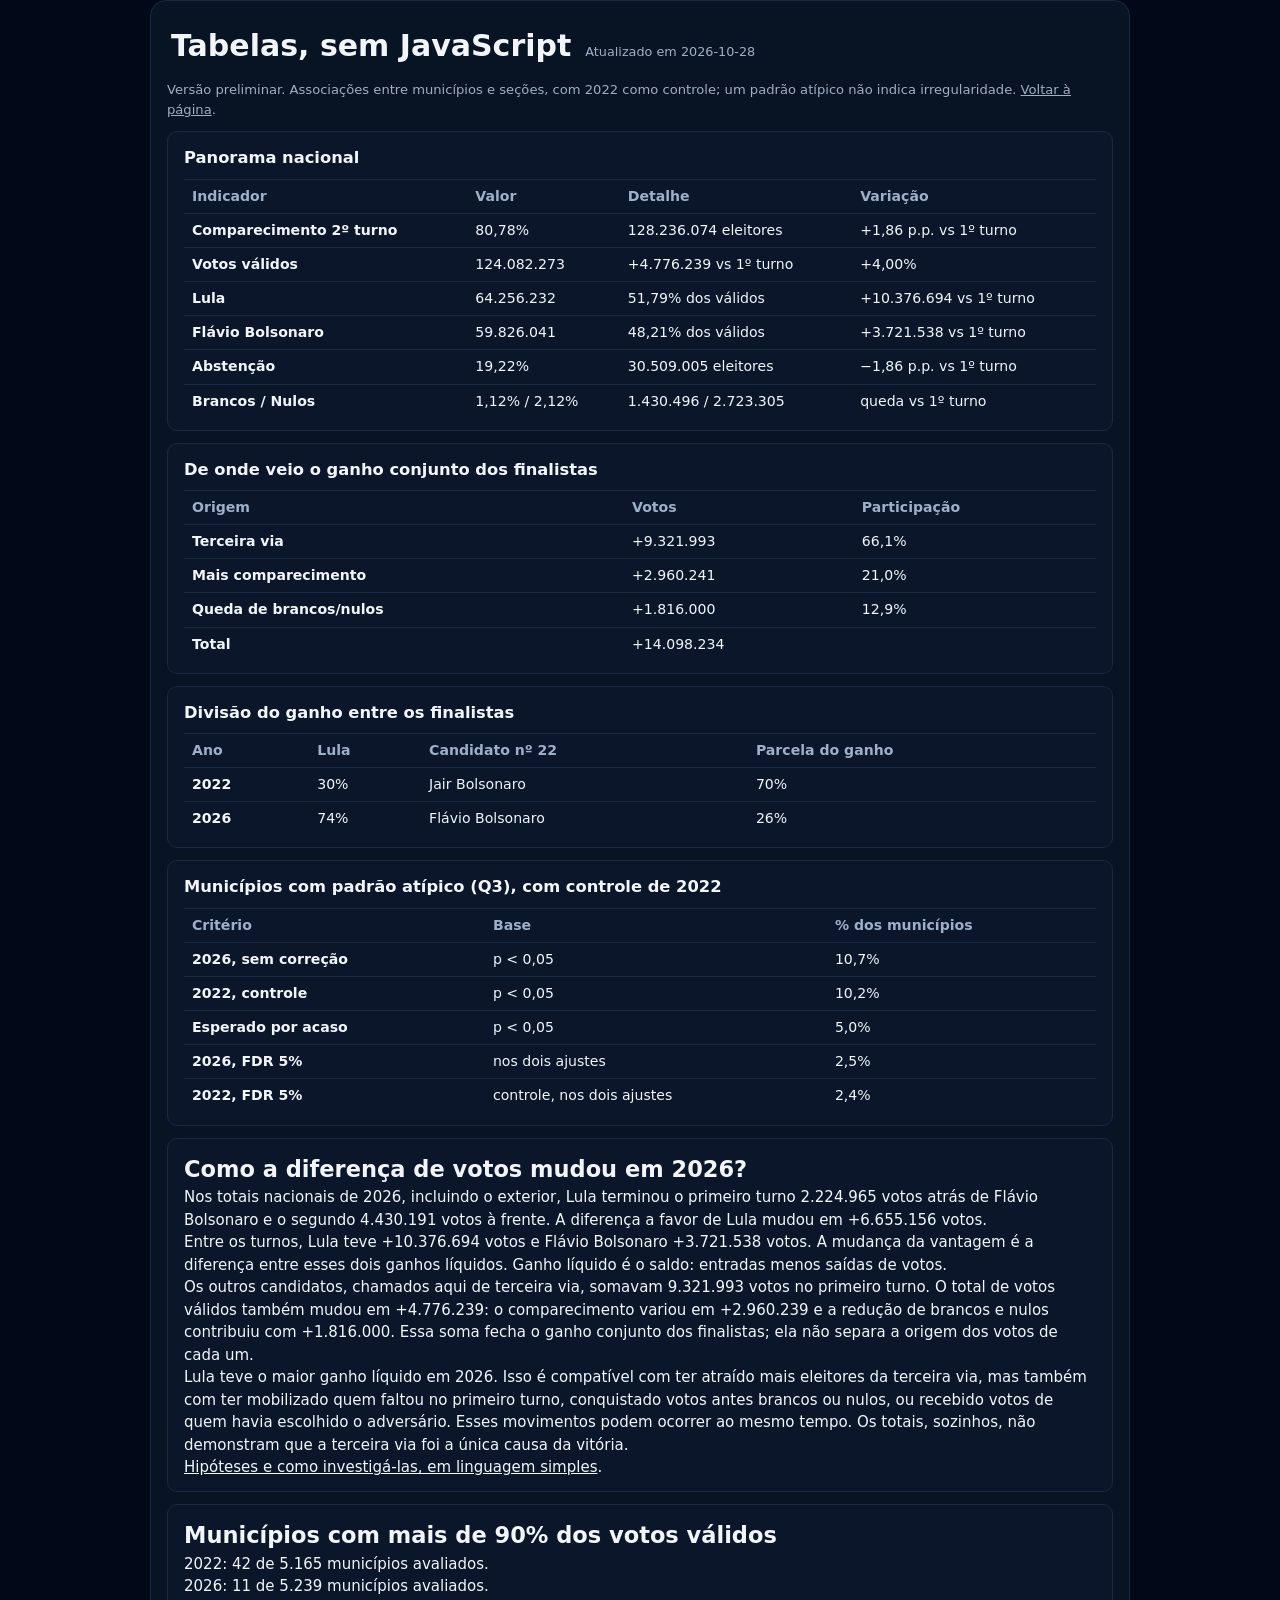
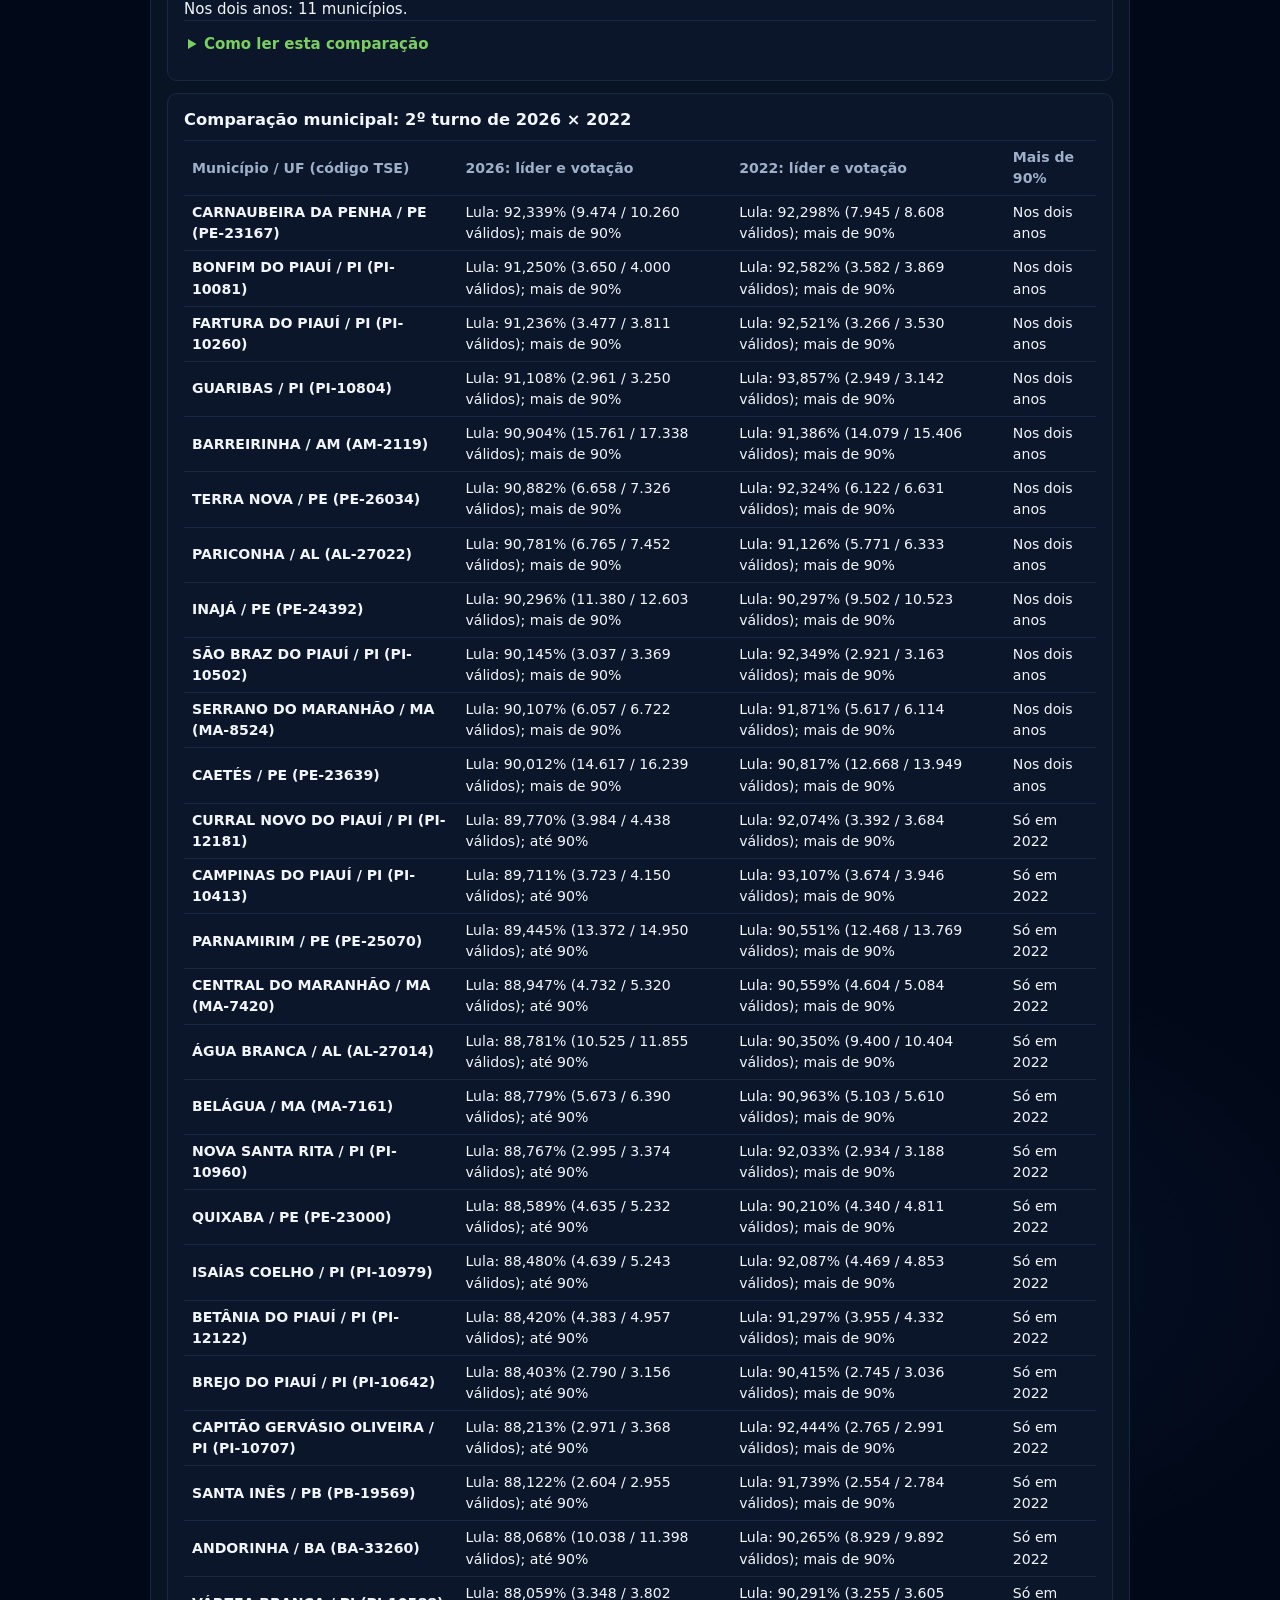
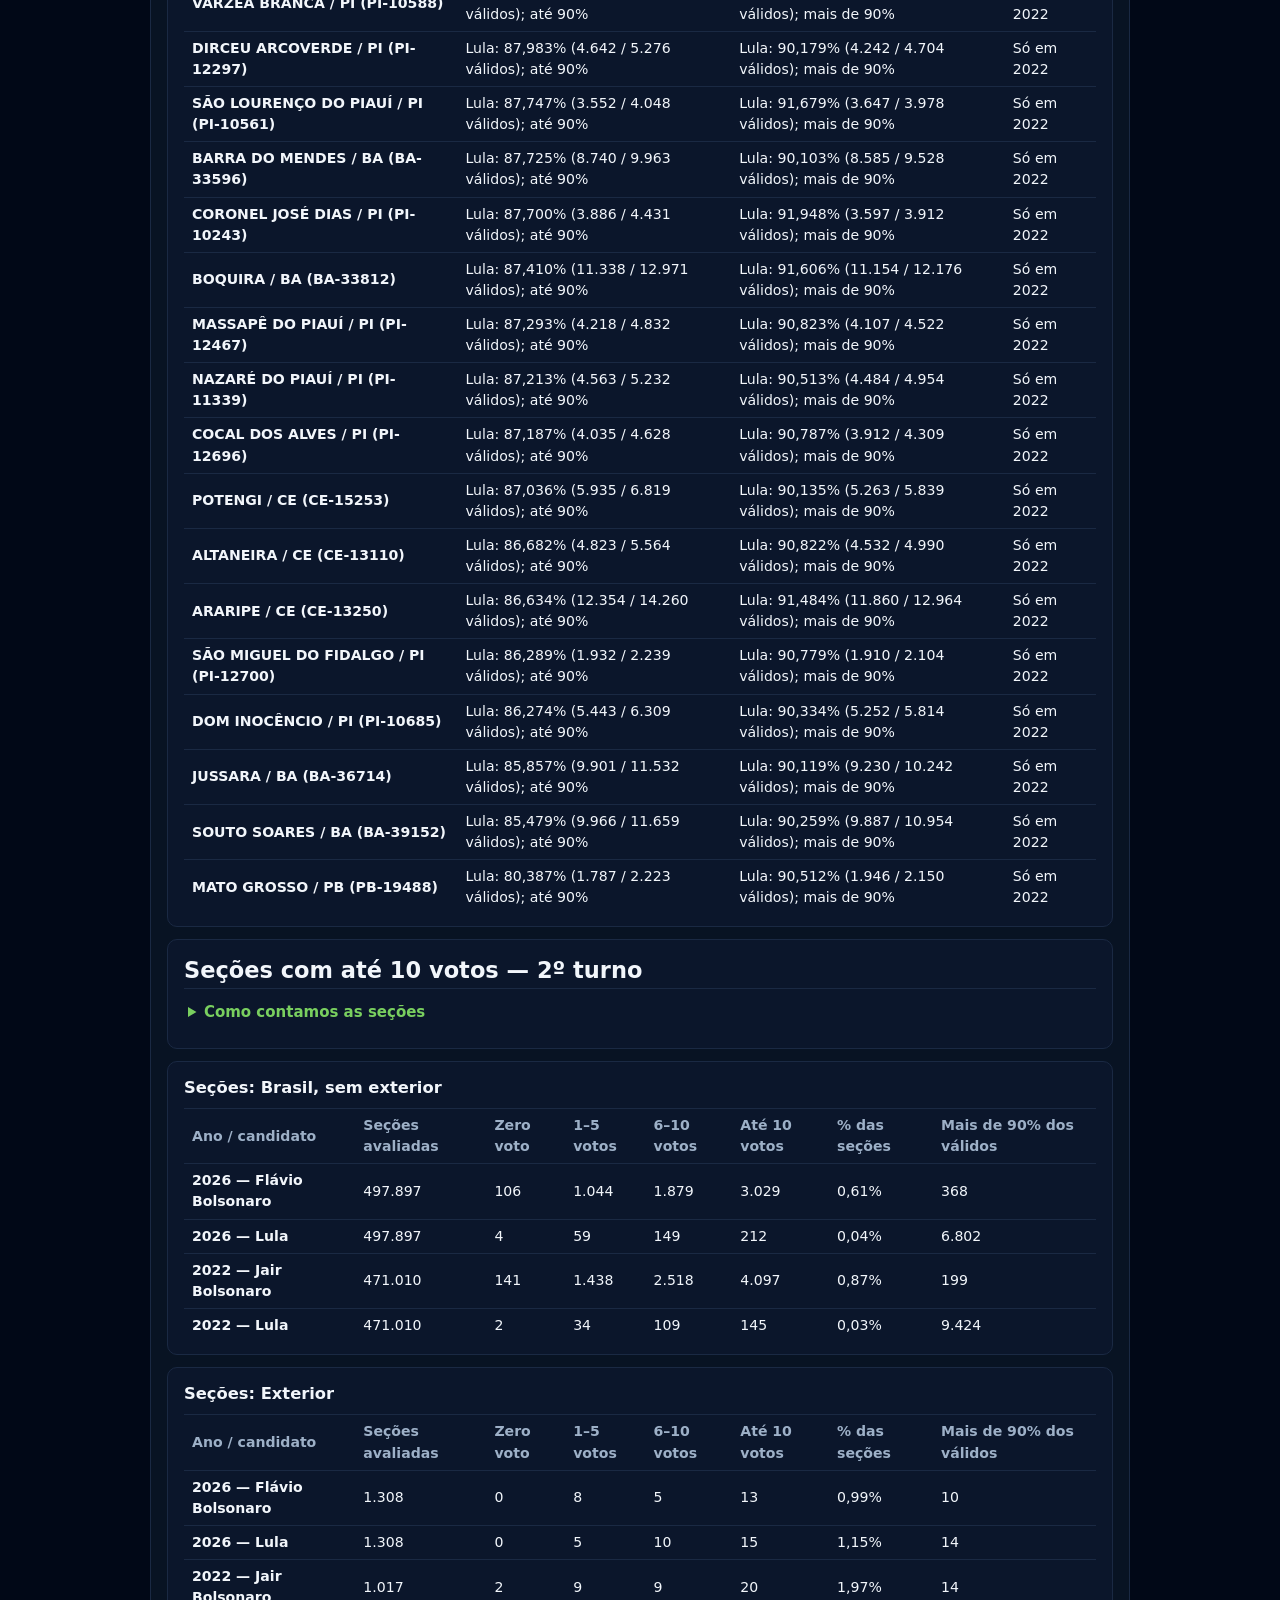
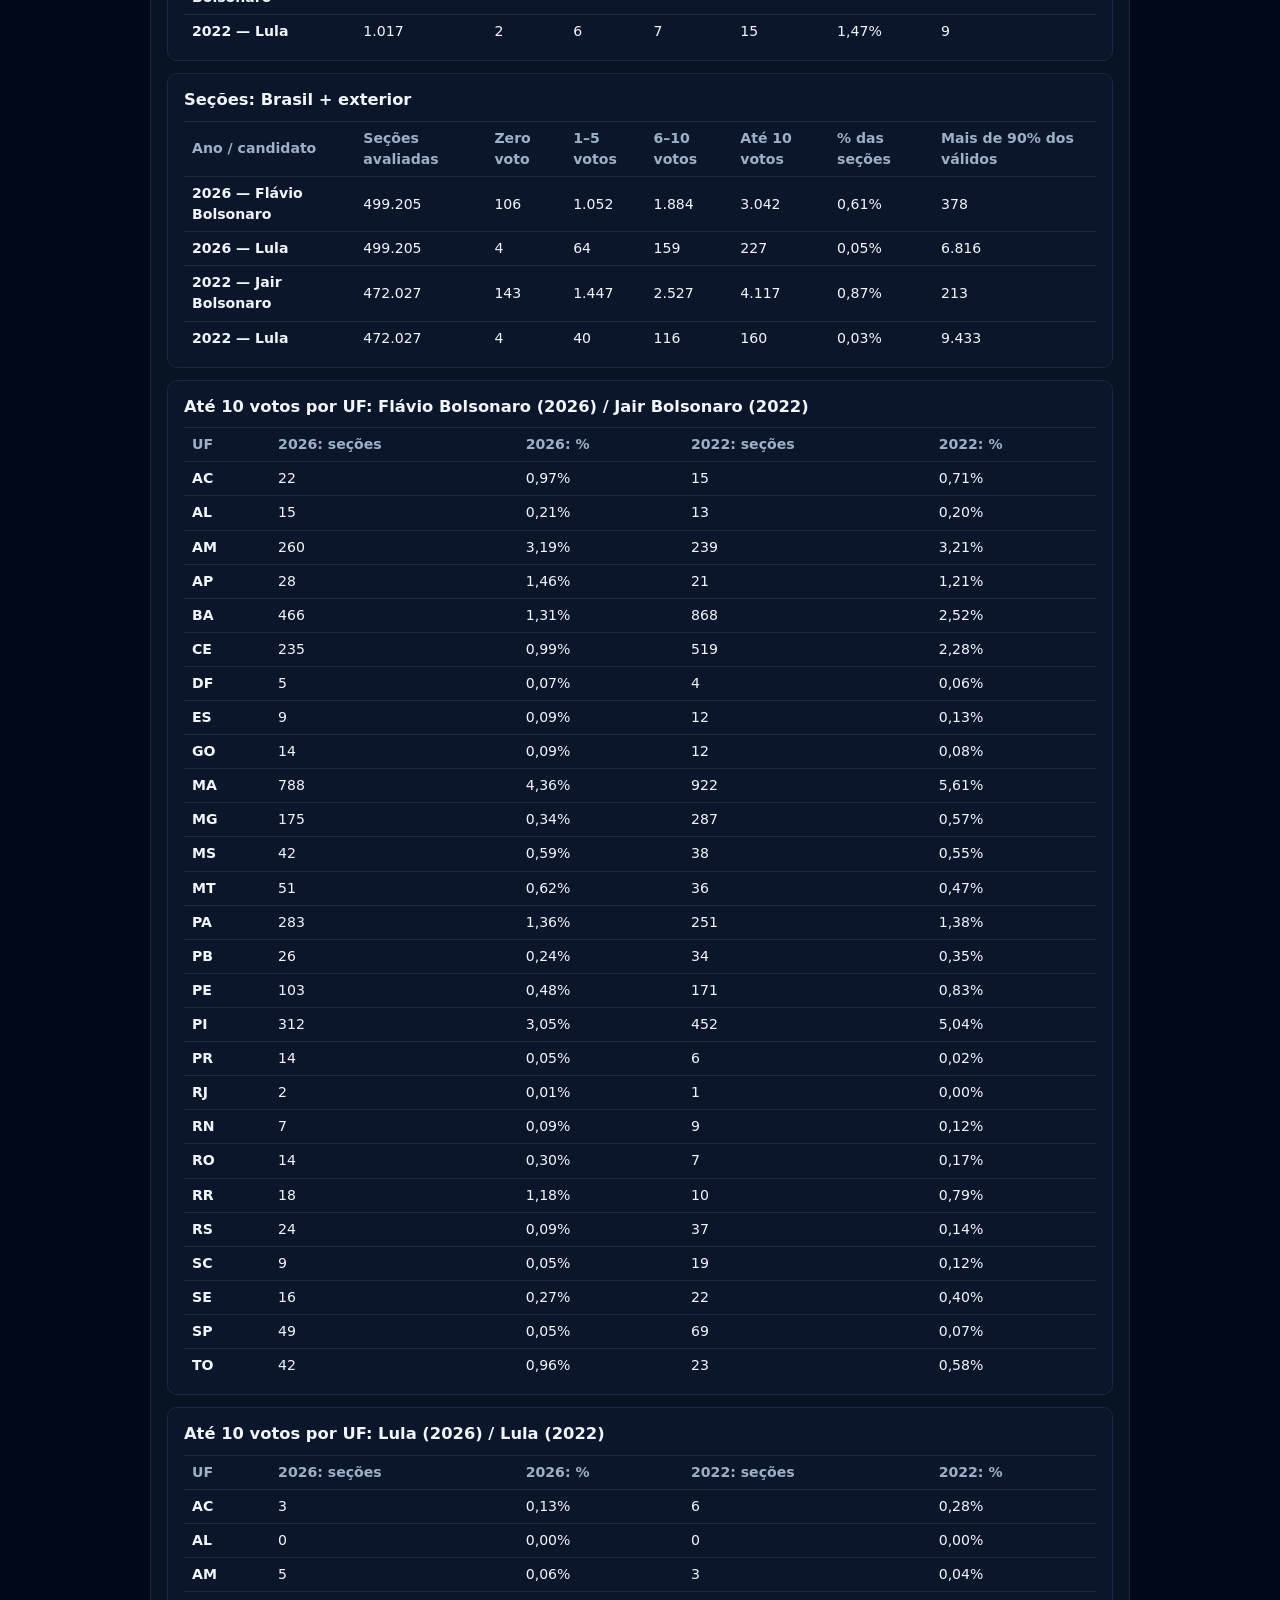
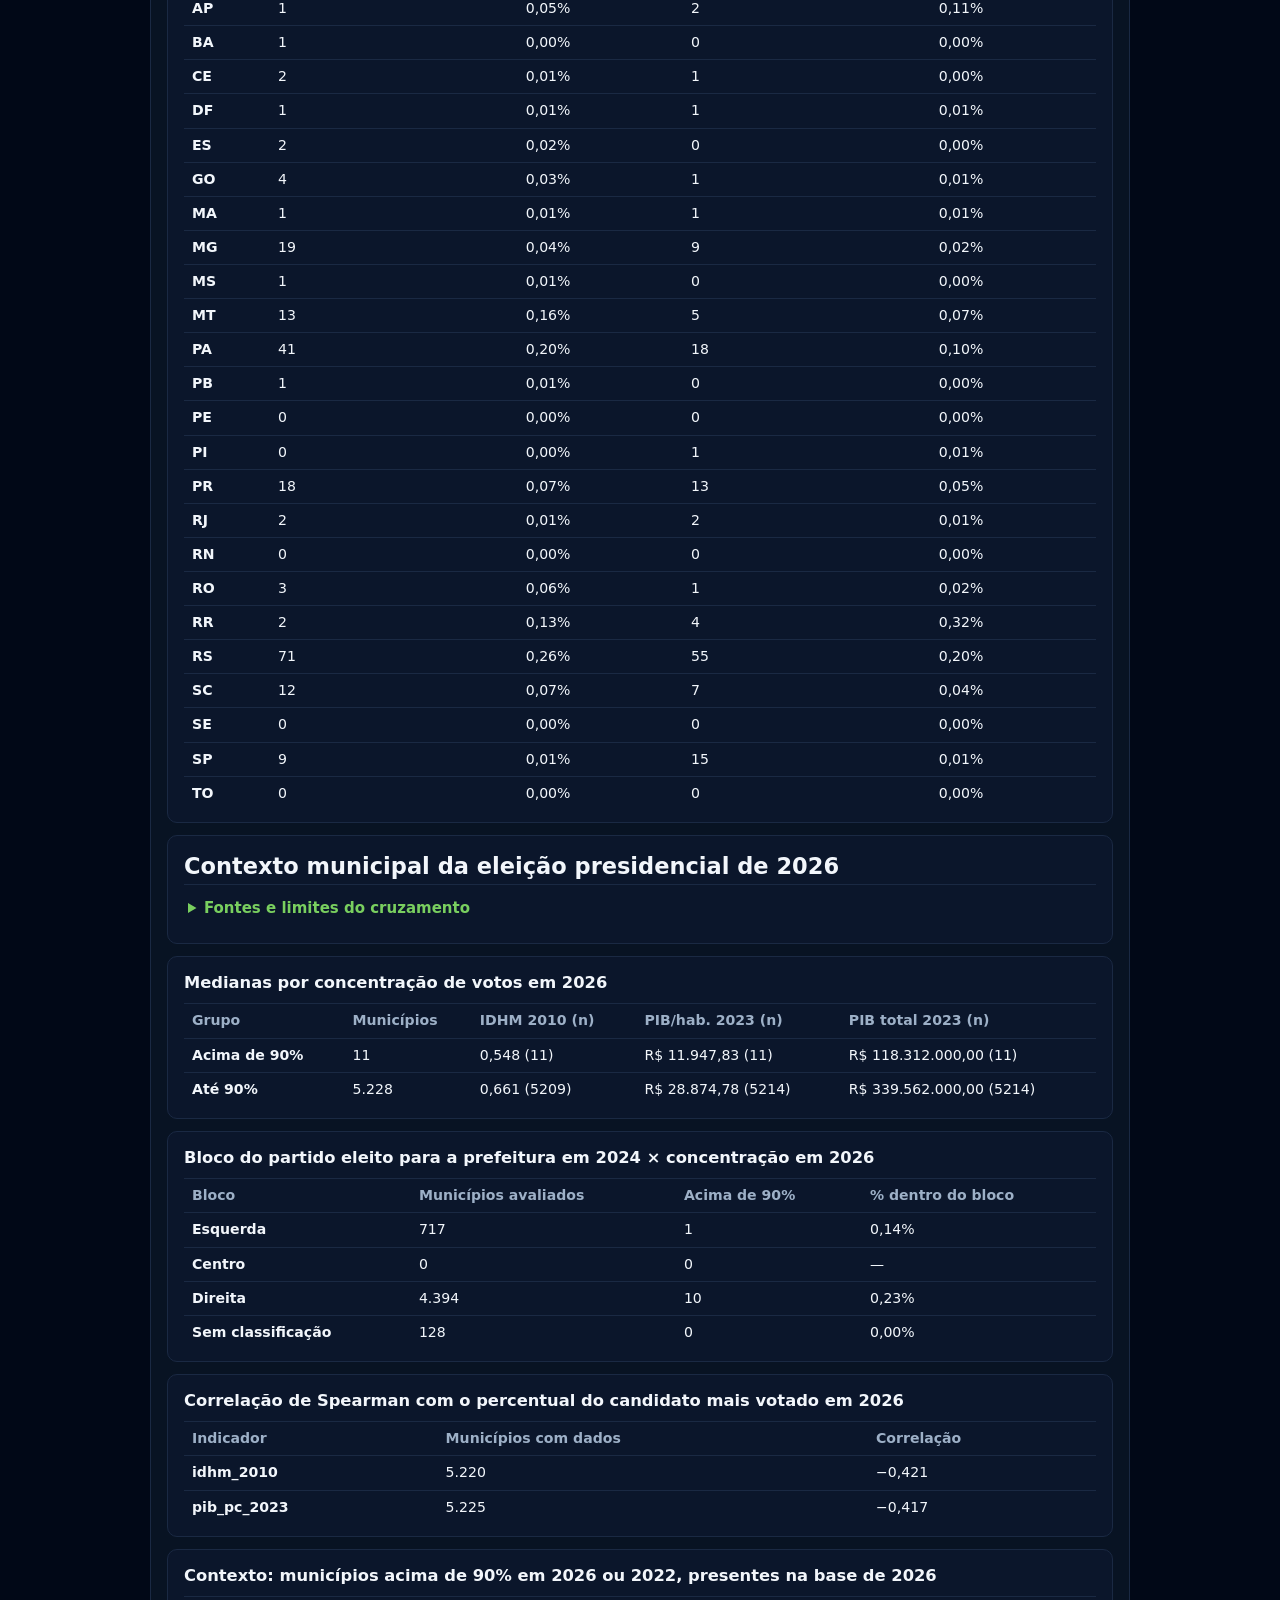
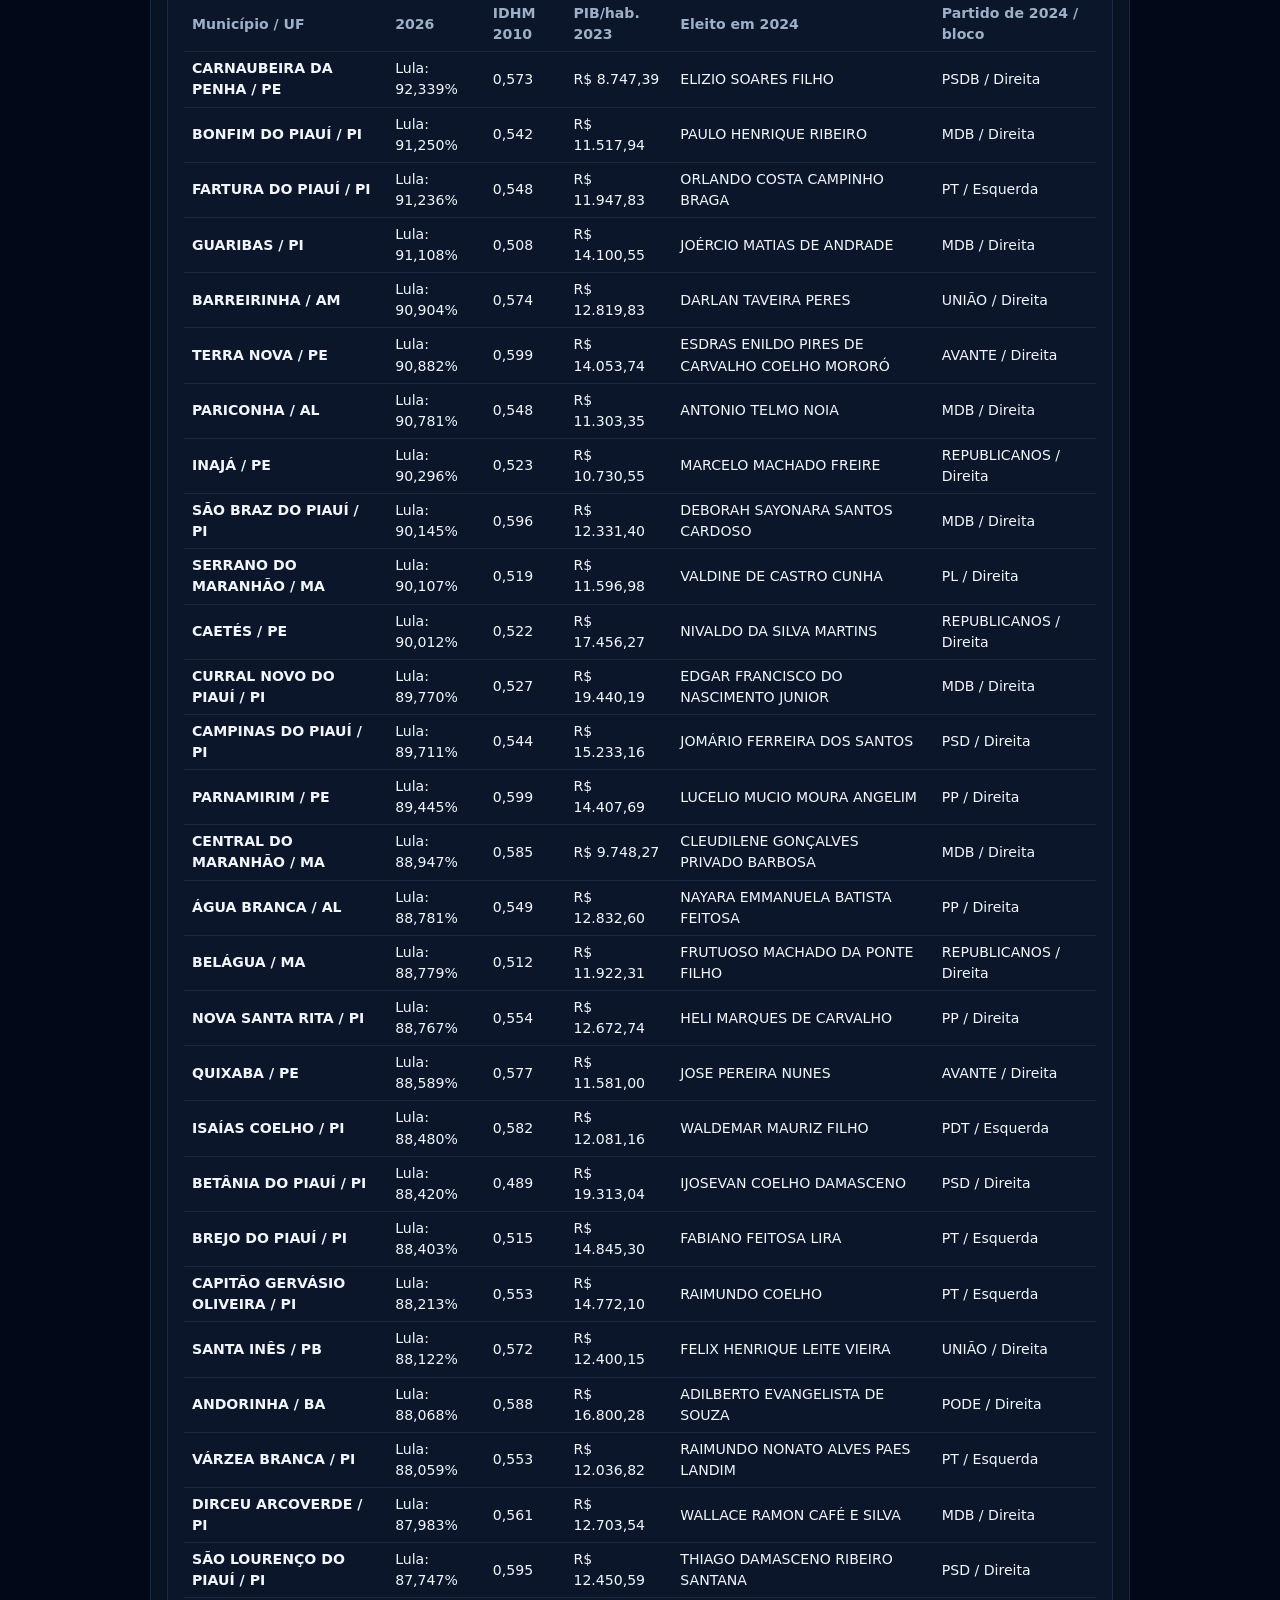
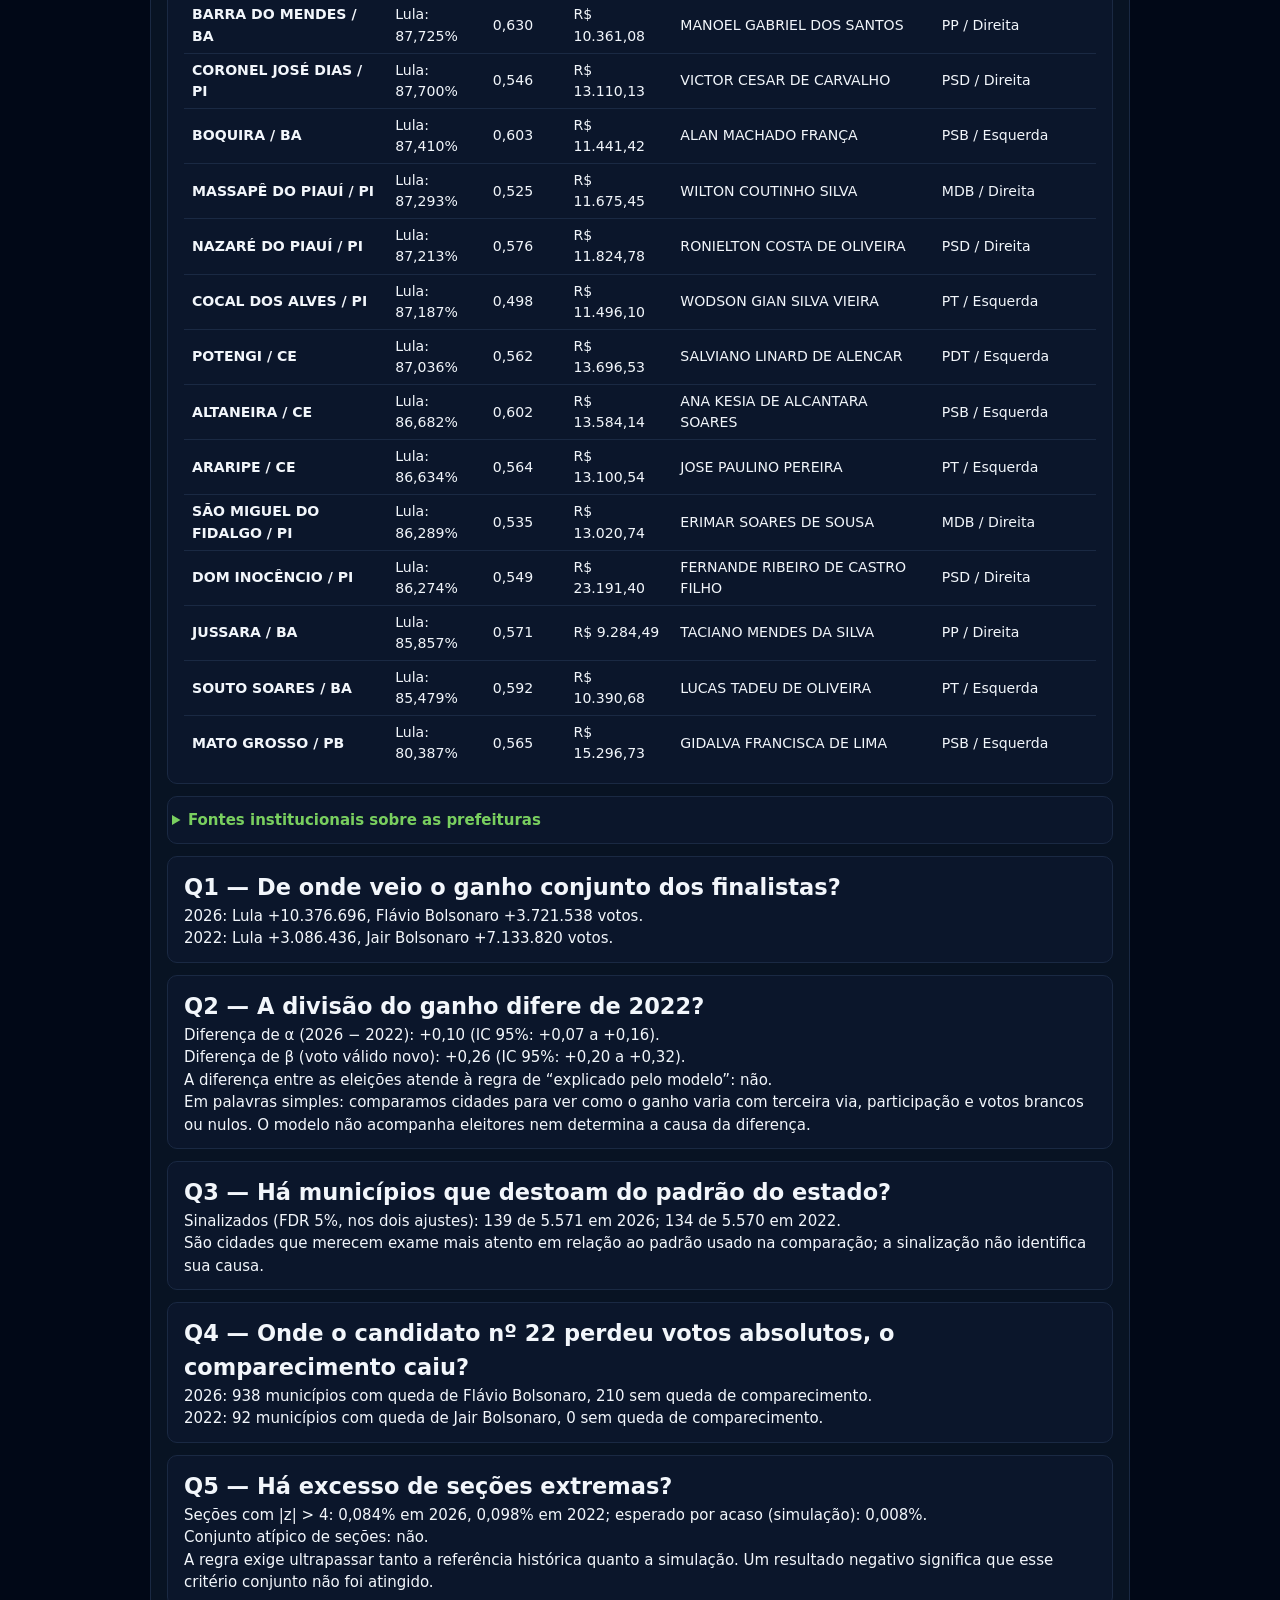
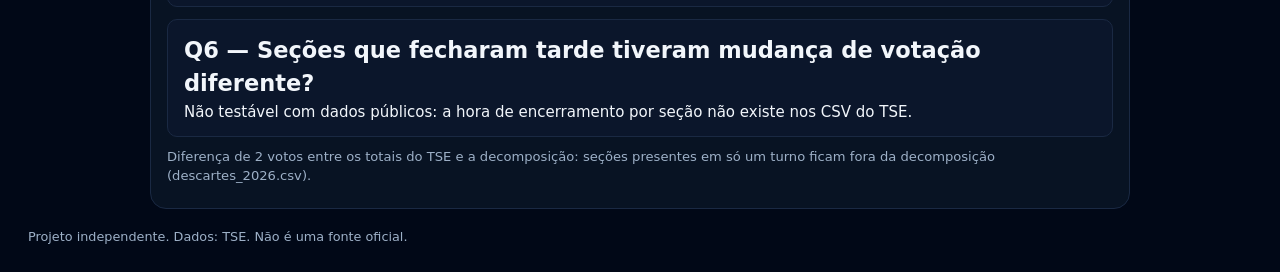
==== commit 4f607ab5: "Corrige nomes por eleição e explica método e hipóteses em linguagem simples" ====
--- a/site/data/tabelas.html
+++ b/site/data/tabelas.html
@@ -16,6 +16,7 @@
     <section class="cartao"><table class="tabela"><caption>De onde veio o ganho conjunto dos finalistas</caption><thead><tr><th scope="col">Origem</th><th scope="col">Votos</th><th scope="col">Participação</th></tr></thead><tbody><tr><th scope="row">Terceira via</th><td>+9.321.993</td><td>66,1%</td></tr><tr><th scope="row">Mais comparecimento</th><td>+2.960.241</td><td>21,0%</td></tr><tr><th scope="row">Queda de brancos/nulos</th><td>+1.816.000</td><td>12,9%</td></tr><tr><th scope="row">Total</th><td>+14.098.234</td><td></td></tr></tbody></table></section>
     <section class="cartao"><table class="tabela"><caption>Divisão do ganho entre os finalistas</caption><thead><tr><th scope="col">Ano</th><th scope="col">Lula</th><th scope="col">Candidato nº 22</th><th scope="col">Parcela do ganho</th></tr></thead><tbody><tr><th scope="row">2022</th><td>30%</td><td>Jair Bolsonaro</td><td>70%</td></tr><tr><th scope="row">2026</th><td>74%</td><td>Flávio Bolsonaro</td><td>26%</td></tr></tbody></table></section>
     <section class="cartao"><table class="tabela"><caption>Municípios com padrão atípico (Q3), com controle de 2022</caption><thead><tr><th scope="col">Critério</th><th scope="col">Base</th><th scope="col">% dos municípios</th></tr></thead><tbody><tr><th scope="row">2026, sem correção</th><td>p &lt; 0,05</td><td>10,7%</td></tr><tr><th scope="row">2022, controle</th><td>p &lt; 0,05</td><td>10,2%</td></tr><tr><th scope="row">Esperado por acaso</th><td>p &lt; 0,05</td><td>5,0%</td></tr><tr><th scope="row">2026, FDR 5%</th><td>nos dois ajustes</td><td>2,5%</td></tr><tr><th scope="row">2022, FDR 5%</th><td>controle, nos dois ajustes</td><td>2,4%</td></tr></tbody></table></section>
+    <section class="cartao"><h2>Como a diferença de votos mudou em 2026?</h2><p>Nos totais nacionais de 2026, incluindo o exterior, Lula terminou o primeiro turno 2.224.965 votos atrás de Flávio Bolsonaro e o segundo 4.430.191 votos à frente. A diferença a favor de Lula mudou em +6.655.156 votos.</p><p>Entre os turnos, Lula teve +10.376.694 votos e Flávio Bolsonaro +3.721.538 votos. A mudança da vantagem é a diferença entre esses dois ganhos líquidos. Ganho líquido é o saldo: entradas menos saídas de votos.</p><p>Os outros candidatos, chamados aqui de terceira via, somavam 9.321.993 votos no primeiro turno. O total de votos válidos também mudou em +4.776.239: o comparecimento variou em +2.960.239 e a redução de brancos e nulos contribuiu com +1.816.000. Essa soma fecha o ganho conjunto dos finalistas; ela não separa a origem dos votos de cada um.</p><p>Lula teve o maior ganho líquido em 2026. Isso é compatível com ter atraído mais eleitores da terceira via, mas também com ter mobilizado quem faltou no primeiro turno, conquistado votos antes brancos ou nulos, ou recebido votos de quem havia escolhido o adversário. Esses movimentos podem ocorrer ao mesmo tempo. Os totais, sozinhos, não demonstram que a terceira via foi a única causa da vitória.</p><p><a href="../index.html#hipoteses">Hipóteses e como investigá-las, em linguagem simples</a>.</p></section>
     <section class="cartao"><h2>Municípios com mais de 90% dos votos válidos</h2><p>2022: 42 de 5.165 municípios avaliados.</p><p>2026: 11 de 5.239 municípios avaliados.</p><p>Nos dois anos: 11 municípios.</p><details class="explicacao"><summary>Como ler esta comparação</summary><p>Segundo turno; votos do candidato divididos pelos válidos. O corte é estritamente maior que 90%, antes de arredondar. A tabela mostra o candidato mais votado em cada ano e inclui cidades que passaram de 90% em pelo menos um ano. Compara códigos municipais do TSE, sem ajuste de limites territoriais. A base contém só seções presentes nos dois turnos; municípios pequenos agrupados em OUTROS e exterior ficam fora. Ausência não significa zero. Análise descritiva adicional, sem teste de irregularidade.</p></details></section>
     <section class="cartao"><table class="tabela"><caption>Comparação municipal: 2º turno de 2026 × 2022</caption><thead><tr><th scope="col">Município / UF (código TSE)</th><th scope="col">2026: líder e votação</th><th scope="col">2022: líder e votação</th><th scope="col">Mais de 90%</th></tr></thead><tbody><tr><th scope="row">CARNAUBEIRA DA PENHA / PE (PE-23167)</th><td>Lula: 92,339% (9.474 / 10.260 válidos); mais de 90%</td><td>Lula: 92,298% (7.945 / 8.608 válidos); mais de 90%</td><td>Nos dois anos</td></tr><tr><th scope="row">BONFIM DO PIAUÍ / PI (PI-10081)</th><td>Lula: 91,250% (3.650 / 4.000 válidos); mais de 90%</td><td>Lula: 92,582% (3.582 / 3.869 válidos); mais de 90%</td><td>Nos dois anos</td></tr><tr><th scope="row">FARTURA DO PIAUÍ / PI (PI-10260)</th><td>Lula: 91,236% (3.477 / 3.811 válidos); mais de 90%</td><td>Lula: 92,521% (3.266 / 3.530 válidos); mais de 90%</td><td>Nos dois anos</td></tr><tr><th scope="row">GUARIBAS / PI (PI-10804)</th><td>Lula: 91,108% (2.961 / 3.250 válidos); mais de 90%</td><td>Lula: 93,857% (2.949 / 3.142 válidos); mais de 90%</td><td>Nos dois anos</td></tr><tr><th scope="row">BARREIRINHA / AM (AM-2119)</th><td>Lula: 90,904% (15.761 / 17.338 válidos); mais de 90%</td><td>Lula: 91,386% (14.079 / 15.406 válidos); mais de 90%</td><td>Nos dois anos</td></tr><tr><th scope="row">TERRA NOVA / PE (PE-26034)</th><td>Lula: 90,882% (6.658 / 7.326 válidos); mais de 90%</td><td>Lula: 92,324% (6.122 / 6.631 válidos); mais de 90%</td><td>Nos dois anos</td></tr><tr><th scope="row">PARICONHA / AL (AL-27022)</th><td>Lula: 90,781% (6.765 / 7.452 válidos); mais de 90%</td><td>Lula: 91,126% (5.771 / 6.333 válidos); mais de 90%</td><td>Nos dois anos</td></tr><tr><th scope="row">INAJÁ / PE (PE-24392)</th><td>Lula: 90,296% (11.380 / 12.603 válidos); mais de 90%</td><td>Lula: 90,297% (9.502 / 10.523 válidos); mais de 90%</td><td>Nos dois anos</td></tr><tr><th scope="row">SÃO BRAZ DO PIAUÍ / PI (PI-10502)</th><td>Lula: 90,145% (3.037 / 3.369 válidos); mais de 90%</td><td>Lula: 92,349% (2.921 / 3.163 válidos); mais de 90%</td><td>Nos dois anos</td></tr><tr><th scope="row">SERRANO DO MARANHÃO / MA (MA-8524)</th><td>Lula: 90,107% (6.057 / 6.722 válidos); mais de 90%</td><td>Lula: 91,871% (5.617 / 6.114 válidos); mais de 90%</td><td>Nos dois anos</td></tr><tr><th scope="row">CAETÉS / PE (PE-23639)</th><td>Lula: 90,012% (14.617 / 16.239 válidos); mais de 90%</td><td>Lula: 90,817% (12.668 / 13.949 válidos); mais de 90%</td><td>Nos dois anos</td></tr><tr><th scope="row">CURRAL NOVO DO PIAUÍ / PI (PI-12181)</th><td>Lula: 89,770% (3.984 / 4.438 válidos); até 90%</td><td>Lula: 92,074% (3.392 / 3.684 válidos); mais de 90%</td><td>Só em 2022</td></tr><tr><th scope="row">CAMPINAS DO PIAUÍ / PI (PI-10413)</th><td>Lula: 89,711% (3.723 / 4.150 válidos); até 90%</td><td>Lula: 93,107% (3.674 / 3.946 válidos); mais de 90%</td><td>Só em 2022</td></tr><tr><th scope="row">PARNAMIRIM / PE (PE-25070)</th><td>Lula: 89,445% (13.372 / 14.950 válidos); até 90%</td><td>Lula: 90,551% (12.468 / 13.769 válidos); mais de 90%</td><td>Só em 2022</td></tr><tr><th scope="row">CENTRAL DO MARANHÃO / MA (MA-7420)</th><td>Lula: 88,947% (4.732 / 5.320 válidos); até 90%</td><td>Lula: 90,559% (4.604 / 5.084 válidos); mais de 90%</td><td>Só em 2022</td></tr><tr><th scope="row">ÁGUA BRANCA / AL (AL-27014)</th><td>Lula: 88,781% (10.525 / 11.855 válidos); até 90%</td><td>Lula: 90,350% (9.400 / 10.404 válidos); mais de 90%</td><td>Só em 2022</td></tr><tr><th scope="row">BELÁGUA / MA (MA-7161)</th><td>Lula: 88,779% (5.673 / 6.390 válidos); até 90%</td><td>Lula: 90,963% (5.103 / 5.610 válidos); mais de 90%</td><td>Só em 2022</td></tr><tr><th scope="row">NOVA SANTA RITA / PI (PI-10960)</th><td>Lula: 88,767% (2.995 / 3.374 válidos); até 90%</td><td>Lula: 92,033% (2.934 / 3.188 válidos); mais de 90%</td><td>Só em 2022</td></tr><tr><th scope="row">QUIXABA / PE (PE-23000)</th><td>Lula: 88,589% (4.635 / 5.232 válidos); até 90%</td><td>Lula: 90,210% (4.340 / 4.811 válidos); mais de 90%</td><td>Só em 2022</td></tr><tr><th scope="row">ISAÍAS COELHO / PI (PI-10979)</th><td>Lula: 88,480% (4.639 / 5.243 válidos); até 90%</td><td>Lula: 92,087% (4.469 / 4.853 válidos); mais de 90%</td><td>Só em 2022</td></tr><tr><th scope="row">BETÂNIA DO PIAUÍ / PI (PI-12122)</th><td>Lula: 88,420% (4.383 / 4.957 válidos); até 90%</td><td>Lula: 91,297% (3.955 / 4.332 válidos); mais de 90%</td><td>Só em 2022</td></tr><tr><th scope="row">BREJO DO PIAUÍ / PI (PI-10642)</th><td>Lula: 88,403% (2.790 / 3.156 válidos); até 90%</td><td>Lula: 90,415% (2.745 / 3.036 válidos); mais de 90%</td><td>Só em 2022</td></tr><tr><th scope="row">CAPITÃO GERVÁSIO OLIVEIRA / PI (PI-10707)</th><td>Lula: 88,213% (2.971 / 3.368 válidos); até 90%</td><td>Lula: 92,444% (2.765 / 2.991 válidos); mais de 90%</td><td>Só em 2022</td></tr><tr><th scope="row">SANTA INÊS / PB (PB-19569)</th><td>Lula: 88,122% (2.604 / 2.955 válidos); até 90%</td><td>Lula: 91,739% (2.554 / 2.784 válidos); mais de 90%</td><td>Só em 2022</td></tr><tr><th scope="row">ANDORINHA / BA (BA-33260)</th><td>Lula: 88,068% (10.038 / 11.398 válidos); até 90%</td><td>Lula: 90,265% (8.929 / 9.892 válidos); mais de 90%</td><td>Só em 2022</td></tr><tr><th scope="row">VÁRZEA BRANCA / PI (PI-10588)</th><td>Lula: 88,059% (3.348 / 3.802 válidos); até 90%</td><td>Lula: 90,291% (3.255 / 3.605 válidos); mais de 90%</td><td>Só em 2022</td></tr><tr><th scope="row">DIRCEU ARCOVERDE / PI (PI-12297)</th><td>Lula: 87,983% (4.642 / 5.276 válidos); até 90%</td><td>Lula: 90,179% (4.242 / 4.704 válidos); mais de 90%</td><td>Só em 2022</td></tr><tr><th scope="row">SÃO LOURENÇO DO PIAUÍ / PI (PI-10561)</th><td>Lula: 87,747% (3.552 / 4.048 válidos); até 90%</td><td>Lula: 91,679% (3.647 / 3.978 válidos); mais de 90%</td><td>Só em 2022</td></tr><tr><th scope="row">BARRA DO MENDES / BA (BA-33596)</th><td>Lula: 87,725% (8.740 / 9.963 válidos); até 90%</td><td>Lula: 90,103% (8.585 / 9.528 válidos); mais de 90%</td><td>Só em 2022</td></tr><tr><th scope="row">CORONEL JOSÉ DIAS / PI (PI-10243)</th><td>Lula: 87,700% (3.886 / 4.431 válidos); até 90%</td><td>Lula: 91,948% (3.597 / 3.912 válidos); mais de 90%</td><td>Só em 2022</td></tr><tr><th scope="row">BOQUIRA / BA (BA-33812)</th><td>Lula: 87,410% (11.338 / 12.971 válidos); até 90%</td><td>Lula: 91,606% (11.154 / 12.176 válidos); mais de 90%</td><td>Só em 2022</td></tr><tr><th scope="row">MASSAPÊ DO PIAUÍ / PI (PI-12467)</th><td>Lula: 87,293% (4.218 / 4.832 válidos); até 90%</td><td>Lula: 90,823% (4.107 / 4.522 válidos); mais de 90%</td><td>Só em 2022</td></tr><tr><th scope="row">NAZARÉ DO PIAUÍ / PI (PI-11339)</th><td>Lula: 87,213% (4.563 / 5.232 válidos); até 90%</td><td>Lula: 90,513% (4.484 / 4.954 válidos); mais de 90%</td><td>Só em 2022</td></tr><tr><th scope="row">COCAL DOS ALVES / PI (PI-12696)</th><td>Lula: 87,187% (4.035 / 4.628 válidos); até 90%</td><td>Lula: 90,787% (3.912 / 4.309 válidos); mais de 90%</td><td>Só em 2022</td></tr><tr><th scope="row">POTENGI / CE (CE-15253)</th><td>Lula: 87,036% (5.935 / 6.819 válidos); até 90%</td><td>Lula: 90,135% (5.263 / 5.839 válidos); mais de 90%</td><td>Só em 2022</td></tr><tr><th scope="row">ALTANEIRA / CE (CE-13110)</th><td>Lula: 86,682% (4.823 / 5.564 válidos); até 90%</td><td>Lula: 90,822% (4.532 / 4.990 válidos); mais de 90%</td><td>Só em 2022</td></tr><tr><th scope="row">ARARIPE / CE (CE-13250)</th><td>Lula: 86,634% (12.354 / 14.260 válidos); até 90%</td><td>Lula: 91,484% (11.860 / 12.964 válidos); mais de 90%</td><td>Só em 2022</td></tr><tr><th scope="row">SÃO MIGUEL DO FIDALGO / PI (PI-12700)</th><td>Lula: 86,289% (1.932 / 2.239 válidos); até 90%</td><td>Lula: 90,779% (1.910 / 2.104 válidos); mais de 90%</td><td>Só em 2022</td></tr><tr><th scope="row">DOM INOCÊNCIO / PI (PI-10685)</th><td>Lula: 86,274% (5.443 / 6.309 válidos); até 90%</td><td>Lula: 90,334% (5.252 / 5.814 válidos); mais de 90%</td><td>Só em 2022</td></tr><tr><th scope="row">JUSSARA / BA (BA-36714)</th><td>Lula: 85,857% (9.901 / 11.532 válidos); até 90%</td><td>Lula: 90,119% (9.230 / 10.242 válidos); mais de 90%</td><td>Só em 2022</td></tr><tr><th scope="row">SOUTO SOARES / BA (BA-39152)</th><td>Lula: 85,479% (9.966 / 11.659 válidos); até 90%</td><td>Lula: 90,259% (9.887 / 10.954 válidos); mais de 90%</td><td>Só em 2022</td></tr><tr><th scope="row">MATO GROSSO / PB (PB-19488)</th><td>Lula: 80,387% (1.787 / 2.223 válidos); até 90%</td><td>Lula: 90,512% (1.946 / 2.150 válidos); mais de 90%</td><td>Só em 2022</td></tr></tbody></table></section>
     <section class="cartao"><h2>Seções com até 10 votos — 2º turno</h2><details class="explicacao"><summary>Como contamos as seções</summary><p>De zero a dez votos, inclusive. Uma seção é a combinação de UF, município, zona e número da seção. Entram todas as seções com votos válidos no segundo turno, sem exigir presença no primeiro e sem piso de tamanho. Seções sem válidos ficam fora. Brasil exclui exterior; os dois recortes adicionais mostram o efeito dessa escolha. A unidade é a seção apurada, não o equipamento físico da urna.</p><p>Até dez votos é um limite absoluto; mais de 90% é uma proporção dos válidos, calculada sem arredondar. Dez de cinquenta votos equivalem a 20%; dez de trezentos, a 3,33%. As contagens de 2022 e 2026 são de universos próprios, sem parear seções entre eleições. Análise descritiva adicional; isoladamente, essas contagens não demonstram irregularidade.</p></details></section>
@@ -30,12 +31,12 @@
     <section class="cartao"><table class="tabela"><caption>Correlação de Spearman com o percentual do candidato mais votado em 2026</caption><thead><tr><th scope="col">Indicador</th><th scope="col">Municípios com dados</th><th scope="col">Correlação</th></tr></thead><tbody><tr><th scope="row">idhm_2010</th><td>5.220</td><td>−0,421</td></tr><tr><th scope="row">pib_pc_2023</th><td>5.225</td><td>−0,417</td></tr></tbody></table></section>
     <section class="cartao"><table class="tabela"><caption>Contexto: municípios acima de 90% em 2026 ou 2022, presentes na base de 2026</caption><thead><tr><th scope="col">Município / UF</th><th scope="col">2026</th><th scope="col">IDHM 2010</th><th scope="col">PIB/hab. 2023</th><th scope="col">Eleito em 2024</th><th scope="col">Partido de 2024 / bloco</th></tr></thead><tbody><tr><th scope="row">CARNAUBEIRA DA PENHA / PE</th><td>Lula: 92,339%</td><td>0,573</td><td>R$ 8.747,39</td><td>ELIZIO SOARES FILHO</td><td>PSDB / Direita</td></tr><tr><th scope="row">BONFIM DO PIAUÍ / PI</th><td>Lula: 91,250%</td><td>0,542</td><td>R$ 11.517,94</td><td>PAULO HENRIQUE RIBEIRO</td><td>MDB / Direita</td></tr><tr><th scope="row">FARTURA DO PIAUÍ / PI</th><td>Lula: 91,236%</td><td>0,548</td><td>R$ 11.947,83</td><td>ORLANDO COSTA CAMPINHO BRAGA</td><td>PT / Esquerda</td></tr><tr><th scope="row">GUARIBAS / PI</th><td>Lula: 91,108%</td><td>0,508</td><td>R$ 14.100,55</td><td>JOÉRCIO MATIAS DE ANDRADE</td><td>MDB / Direita</td></tr><tr><th scope="row">BARREIRINHA / AM</th><td>Lula: 90,904%</td><td>0,574</td><td>R$ 12.819,83</td><td>DARLAN TAVEIRA PERES</td><td>UNIÃO / Direita</td></tr><tr><th scope="row">TERRA NOVA / PE</th><td>Lula: 90,882%</td><td>0,599</td><td>R$ 14.053,74</td><td>ESDRAS ENILDO PIRES DE CARVALHO COELHO MORORÓ</td><td>AVANTE / Direita</td></tr><tr><th scope="row">PARICONHA / AL</th><td>Lula: 90,781%</td><td>0,548</td><td>R$ 11.303,35</td><td>ANTONIO TELMO NOIA</td><td>MDB / Direita</td></tr><tr><th scope="row">INAJÁ / PE</th><td>Lula: 90,296%</td><td>0,523</td><td>R$ 10.730,55</td><td>MARCELO MACHADO FREIRE</td><td>REPUBLICANOS / Direita</td></tr><tr><th scope="row">SÃO BRAZ DO PIAUÍ / PI</th><td>Lula: 90,145%</td><td>0,596</td><td>R$ 12.331,40</td><td>DEBORAH SAYONARA SANTOS CARDOSO</td><td>MDB / Direita</td></tr><tr><th scope="row">SERRANO DO MARANHÃO / MA</th><td>Lula: 90,107%</td><td>0,519</td><td>R$ 11.596,98</td><td>VALDINE DE CASTRO CUNHA</td><td>PL / Direita</td></tr><tr><th scope="row">CAETÉS / PE</th><td>Lula: 90,012%</td><td>0,522</td><td>R$ 17.456,27</td><td>NIVALDO DA SILVA MARTINS</td><td>REPUBLICANOS / Direita</td></tr><tr><th scope="row">CURRAL NOVO DO PIAUÍ / PI</th><td>Lula: 89,770%</td><td>0,527</td><td>R$ 19.440,19</td><td>EDGAR FRANCISCO DO NASCIMENTO JUNIOR</td><td>MDB / Direita</td></tr><tr><th scope="row">CAMPINAS DO PIAUÍ / PI</th><td>Lula: 89,711%</td><td>0,544</td><td>R$ 15.233,16</td><td>JOMÁRIO FERREIRA DOS SANTOS</td><td>PSD / Direita</td></tr><tr><th scope="row">PARNAMIRIM / PE</th><td>Lula: 89,445%</td><td>0,599</td><td>R$ 14.407,69</td><td>LUCELIO MUCIO MOURA ANGELIM</td><td>PP / Direita</td></tr><tr><th scope="row">CENTRAL DO MARANHÃO / MA</th><td>Lula: 88,947%</td><td>0,585</td><td>R$ 9.748,27</td><td>CLEUDILENE GONÇALVES PRIVADO BARBOSA</td><td>MDB / Direita</td></tr><tr><th scope="row">ÁGUA BRANCA / AL</th><td>Lula: 88,781%</td><td>0,549</td><td>R$ 12.832,60</td><td>NAYARA EMMANUELA BATISTA FEITOSA</td><td>PP / Direita</td></tr><tr><th scope="row">BELÁGUA / MA</th><td>Lula: 88,779%</td><td>0,512</td><td>R$ 11.922,31</td><td>FRUTUOSO MACHADO DA PONTE FILHO</td><td>REPUBLICANOS / Direita</td></tr><tr><th scope="row">NOVA SANTA RITA / PI</th><td>Lula: 88,767%</td><td>0,554</td><td>R$ 12.672,74</td><td>HELI MARQUES DE CARVALHO</td><td>PP / Direita</td></tr><tr><th scope="row">QUIXABA / PE</th><td>Lula: 88,589%</td><td>0,577</td><td>R$ 11.581,00</td><td>JOSE PEREIRA NUNES</td><td>AVANTE / Direita</td></tr><tr><th scope="row">ISAÍAS COELHO / PI</th><td>Lula: 88,480%</td><td>0,582</td><td>R$ 12.081,16</td><td>WALDEMAR MAURIZ FILHO</td><td>PDT / Esquerda</td></tr><tr><th scope="row">BETÂNIA DO PIAUÍ / PI</th><td>Lula: 88,420%</td><td>0,489</td><td>R$ 19.313,04</td><td>IJOSEVAN COELHO DAMASCENO</td><td>PSD / Direita</td></tr><tr><th scope="row">BREJO DO PIAUÍ / PI</th><td>Lula: 88,403%</td><td>0,515</td><td>R$ 14.845,30</td><td>FABIANO FEITOSA LIRA</td><td>PT / Esquerda</td></tr><tr><th scope="row">CAPITÃO GERVÁSIO OLIVEIRA / PI</th><td>Lula: 88,213%</td><td>0,553</td><td>R$ 14.772,10</td><td>RAIMUNDO COELHO</td><td>PT / Esquerda</td></tr><tr><th scope="row">SANTA INÊS / PB</th><td>Lula: 88,122%</td><td>0,572</td><td>R$ 12.400,15</td><td>FELIX HENRIQUE LEITE VIEIRA</td><td>UNIÃO / Direita</td></tr><tr><th scope="row">ANDORINHA / BA</th><td>Lula: 88,068%</td><td>0,588</td><td>R$ 16.800,28</td><td>ADILBERTO EVANGELISTA DE SOUZA</td><td>PODE / Direita</td></tr><tr><th scope="row">VÁRZEA BRANCA / PI</th><td>Lula: 88,059%</td><td>0,553</td><td>R$ 12.036,82</td><td>RAIMUNDO NONATO ALVES PAES LANDIM</td><td>PT / Esquerda</td></tr><tr><th scope="row">DIRCEU ARCOVERDE / PI</th><td>Lula: 87,983%</td><td>0,561</td><td>R$ 12.703,54</td><td>WALLACE RAMON CAFÉ E SILVA</td><td>MDB / Direita</td></tr><tr><th scope="row">SÃO LOURENÇO DO PIAUÍ / PI</th><td>Lula: 87,747%</td><td>0,595</td><td>R$ 12.450,59</td><td>THIAGO DAMASCENO RIBEIRO SANTANA</td><td>PSD / Direita</td></tr><tr><th scope="row">BARRA DO MENDES / BA</th><td>Lula: 87,725%</td><td>0,630</td><td>R$ 10.361,08</td><td>MANOEL GABRIEL DOS SANTOS</td><td>PP / Direita</td></tr><tr><th scope="row">CORONEL JOSÉ DIAS / PI</th><td>Lula: 87,700%</td><td>0,546</td><td>R$ 13.110,13</td><td>VICTOR CESAR DE CARVALHO</td><td>PSD / Direita</td></tr><tr><th scope="row">BOQUIRA / BA</th><td>Lula: 87,410%</td><td>0,603</td><td>R$ 11.441,42</td><td>ALAN MACHADO FRANÇA</td><td>PSB / Esquerda</td></tr><tr><th scope="row">MASSAPÊ DO PIAUÍ / PI</th><td>Lula: 87,293%</td><td>0,525</td><td>R$ 11.675,45</td><td>WILTON COUTINHO SILVA</td><td>MDB / Direita</td></tr><tr><th scope="row">NAZARÉ DO PIAUÍ / PI</th><td>Lula: 87,213%</td><td>0,576</td><td>R$ 11.824,78</td><td>RONIELTON COSTA DE OLIVEIRA</td><td>PSD / Direita</td></tr><tr><th scope="row">COCAL DOS ALVES / PI</th><td>Lula: 87,187%</td><td>0,498</td><td>R$ 11.496,10</td><td>WODSON GIAN SILVA VIEIRA</td><td>PT / Esquerda</td></tr><tr><th scope="row">POTENGI / CE</th><td>Lula: 87,036%</td><td>0,562</td><td>R$ 13.696,53</td><td>SALVIANO LINARD DE ALENCAR</td><td>PDT / Esquerda</td></tr><tr><th scope="row">ALTANEIRA / CE</th><td>Lula: 86,682%</td><td>0,602</td><td>R$ 13.584,14</td><td>ANA KESIA DE ALCANTARA SOARES</td><td>PSB / Esquerda</td></tr><tr><th scope="row">ARARIPE / CE</th><td>Lula: 86,634%</td><td>0,564</td><td>R$ 13.100,54</td><td>JOSE PAULINO PEREIRA</td><td>PT / Esquerda</td></tr><tr><th scope="row">SÃO MIGUEL DO FIDALGO / PI</th><td>Lula: 86,289%</td><td>0,535</td><td>R$ 13.020,74</td><td>ERIMAR SOARES DE SOUSA</td><td>MDB / Direita</td></tr><tr><th scope="row">DOM INOCÊNCIO / PI</th><td>Lula: 86,274%</td><td>0,549</td><td>R$ 23.191,40</td><td>FERNANDE RIBEIRO DE CASTRO FILHO</td><td>PSD / Direita</td></tr><tr><th scope="row">JUSSARA / BA</th><td>Lula: 85,857%</td><td>0,571</td><td>R$ 9.284,49</td><td>TACIANO MENDES DA SILVA</td><td>PP / Direita</td></tr><tr><th scope="row">SOUTO SOARES / BA</th><td>Lula: 85,479%</td><td>0,592</td><td>R$ 10.390,68</td><td>LUCAS TADEU DE OLIVEIRA</td><td>PT / Esquerda</td></tr><tr><th scope="row">MATO GROSSO / PB</th><td>Lula: 80,387%</td><td>0,565</td><td>R$ 15.296,73</td><td>GIDALVA FRANCISCA DE LIMA</td><td>PSB / Esquerda</td></tr></tbody></table></section>
     <details class="cartao explicacao"><summary>Fontes institucionais sobre as prefeituras</summary><ul><li>CARNAUBEIRA DA PENHA: ELIZIO SOARES FILHO — <a href="https://carnaubeiradapenha.pe.gov.br/o-prefeito/">Perfil institucional, gestão 2025–2028</a>; consulta 2026-10-29.</li><li>BONFIM DO PIAUÍ: PAULO HENRIQUE RIBEIRO — <a href="https://transparencia.bonfimdopiaui.pi.gov.br/bonfimdopiaui/portalnoticias/noticia/posse-da-nova-diretora-da-ubs-gaspar-dias-ferreira-fabiana-borges/appm">Notícia institucional, 26/05/2026</a>; consulta 2026-10-29.</li><li>FARTURA DO PIAUÍ: ORLANDO COSTA CAMPINHO BRAGA — <a href="https://www.diario.pi.gov.br/doe/files/diarios/anexo/73f8a4e6-d5ba-4ca1-a100-95b436aff323/DOEPI_101_2026.pdf">Diário Oficial do Piauí, 29/05/2026</a>; consulta 2026-10-29.</li><li>GUARIBAS: JOÉRCIO MATIAS DE ANDRADE — <a href="https://www.diario.pi.gov.br/doe/files/diarios/anexo/9f918fc6-0892-4afb-92de-b2555b4363c7/DOEPI_95_2026.pdf">Diário Oficial do Piauí, 20/05/2026</a>; consulta 2026-10-29.</li><li>BARREIRINHA: DARLAN TAVEIRA PERES — <a href="https://barreirinha.am.gov.br/equipe-de-governo/">Equipe de governo no portal municipal</a>; consulta 2026-10-29.</li><li>TERRA NOVA: ESDRAS ENILDO PIRES DE CARVALHO COELHO MORORÓ — <a href="https://www.terranova.pe.gov.br/prefeito">Perfil do prefeito no portal municipal</a>; consulta 2026-10-29.</li><li>PARICONHA: ANTONIO TELMO NOIA — <a href="https://transparencia.pariconha.al.gov.br/informacoesinstitucionais/">Estrutura organizacional do portal municipal</a>; consulta 2026-10-29.</li><li>INAJÁ: MARCELO MACHADO FREIRE — <a href="https://transparencia.inaja.pe.gov.br/app/pe/inaja/1/institucional/2">Agentes públicos no portal municipal</a>; consulta 2026-10-29.</li><li>SÃO BRAZ DO PIAUÍ: DEBORAH SAYONARA SANTOS CARDOSO — <a href="https://www.diario.pi.gov.br/doe/files/diarios/anexo/5d83607e-bae7-4722-8139-6f15433b29ce/DOEPI_109_2026.pdf">Diário Oficial do Piauí, 11/06/2026</a>; consulta 2026-10-29.</li><li>SERRANO DO MARANHÃO: VALDINE DE CASTRO CUNHA — <a href="https://www.serrano.ma.gov.br/?page_id=3057">Equipe de governo: Val Cunha</a>; consulta 2026-10-29.</li><li>CAETÉS: NIVALDO DA SILVA MARTINS — <a href="https://caetes.pe.gov.br/prefeitura/o-prefeito/">Perfil do prefeito no portal municipal</a>; consulta 2026-10-29.</li></ul><p>Referências com datas distintas; não comprovam filiação atual ou ausência de substituições posteriores.</p></details>
-    <section class="cartao"><h2>Q1 — De onde veio o ganho conjunto dos finalistas?</h2><ul><li>2026: Lula +10.376.696, Flávio +3.721.538 votos.</li><li>2022: Lula +3.086.436, Jair Bolsonaro +7.133.820 votos.</li></ul></section>
-    <section class="cartao"><h2>Q2 — A divisão do ganho difere de 2022?</h2><ul><li>Diferença de α (2026 − 2022): +0,10 (IC 95%: +0,07 a +0,16).</li><li>Diferença de β (voto válido novo): +0,26 (IC 95%: +0,20 a +0,32).</li><li>Explicado pelas covariáveis dos dados oficiais: não.</li></ul></section>
-    <section class="cartao"><h2>Q3 — Há municípios que destoam do padrão do estado?</h2><ul><li>Sinalizados (FDR 5%, nos dois ajustes): 139 de 5.571 em 2026; 134 de 5.570 em 2022.</li></ul></section>
+    <section class="cartao"><h2>Q1 — De onde veio o ganho conjunto dos finalistas?</h2><ul><li>2026: Lula +10.376.696, Flávio Bolsonaro +3.721.538 votos.</li><li>2022: Lula +3.086.436, Jair Bolsonaro +7.133.820 votos.</li></ul></section>
+    <section class="cartao"><h2>Q2 — A divisão do ganho difere de 2022?</h2><ul><li>Diferença de α (2026 − 2022): +0,10 (IC 95%: +0,07 a +0,16).</li><li>Diferença de β (voto válido novo): +0,26 (IC 95%: +0,20 a +0,32).</li><li>A diferença entre as eleições atende à regra de “explicado pelo modelo”: não.</li><li>Em palavras simples: comparamos cidades para ver como o ganho varia com terceira via, participação e votos brancos ou nulos. O modelo não acompanha eleitores nem determina a causa da diferença.</li></ul></section>
+    <section class="cartao"><h2>Q3 — Há municípios que destoam do padrão do estado?</h2><ul><li>Sinalizados (FDR 5%, nos dois ajustes): 139 de 5.571 em 2026; 134 de 5.570 em 2022.</li><li>São cidades que merecem exame mais atento em relação ao padrão usado na comparação; a sinalização não identifica sua causa.</li></ul></section>
     <section class="cartao"><h2>Q4 — Onde o candidato nº 22 perdeu votos absolutos, o comparecimento caiu?</h2><ul><li>2026: 938 municípios com queda de Flávio Bolsonaro, 210 sem queda de comparecimento.</li><li>2022: 92 municípios com queda de Jair Bolsonaro, 0 sem queda de comparecimento.</li></ul></section>
-    <section class="cartao"><h2>Q5 — Há excesso de seções extremas?</h2><ul><li>Seções com |z| &gt; 4: 0,084% em 2026, 0,098% em 2022; esperado por acaso (simulação): 0,008%.</li><li>Conjunto atípico de seções: não.</li></ul></section>
-    <section class="cartao"><h2>Q6 — Seções que fecharam tarde tiveram swing diferente?</h2><ul><li>Não testável com dados públicos: a hora de encerramento por seção não existe nos CSV do TSE.</li></ul></section>
+    <section class="cartao"><h2>Q5 — Há excesso de seções extremas?</h2><ul><li>Seções com |z| &gt; 4: 0,084% em 2026, 0,098% em 2022; esperado por acaso (simulação): 0,008%.</li><li>Conjunto atípico de seções: não.</li><li>A regra exige ultrapassar tanto a referência histórica quanto a simulação. Um resultado negativo significa que esse critério conjunto não foi atingido.</li></ul></section>
+    <section class="cartao"><h2>Q6 — Seções que fecharam tarde tiveram mudança de votação diferente?</h2><ul><li>Não testável com dados públicos: a hora de encerramento por seção não existe nos CSV do TSE.</li></ul></section>
     <p class="nota">Diferença de 2 votos entre os totais do TSE e a decomposição: seções presentes em só um turno ficam fora da decomposição (descartes_2026.csv).</p>
   </main>
   <footer class="rodape"><span>Projeto independente. Dados: TSE. Não é uma fonte oficial.</span></footer>
